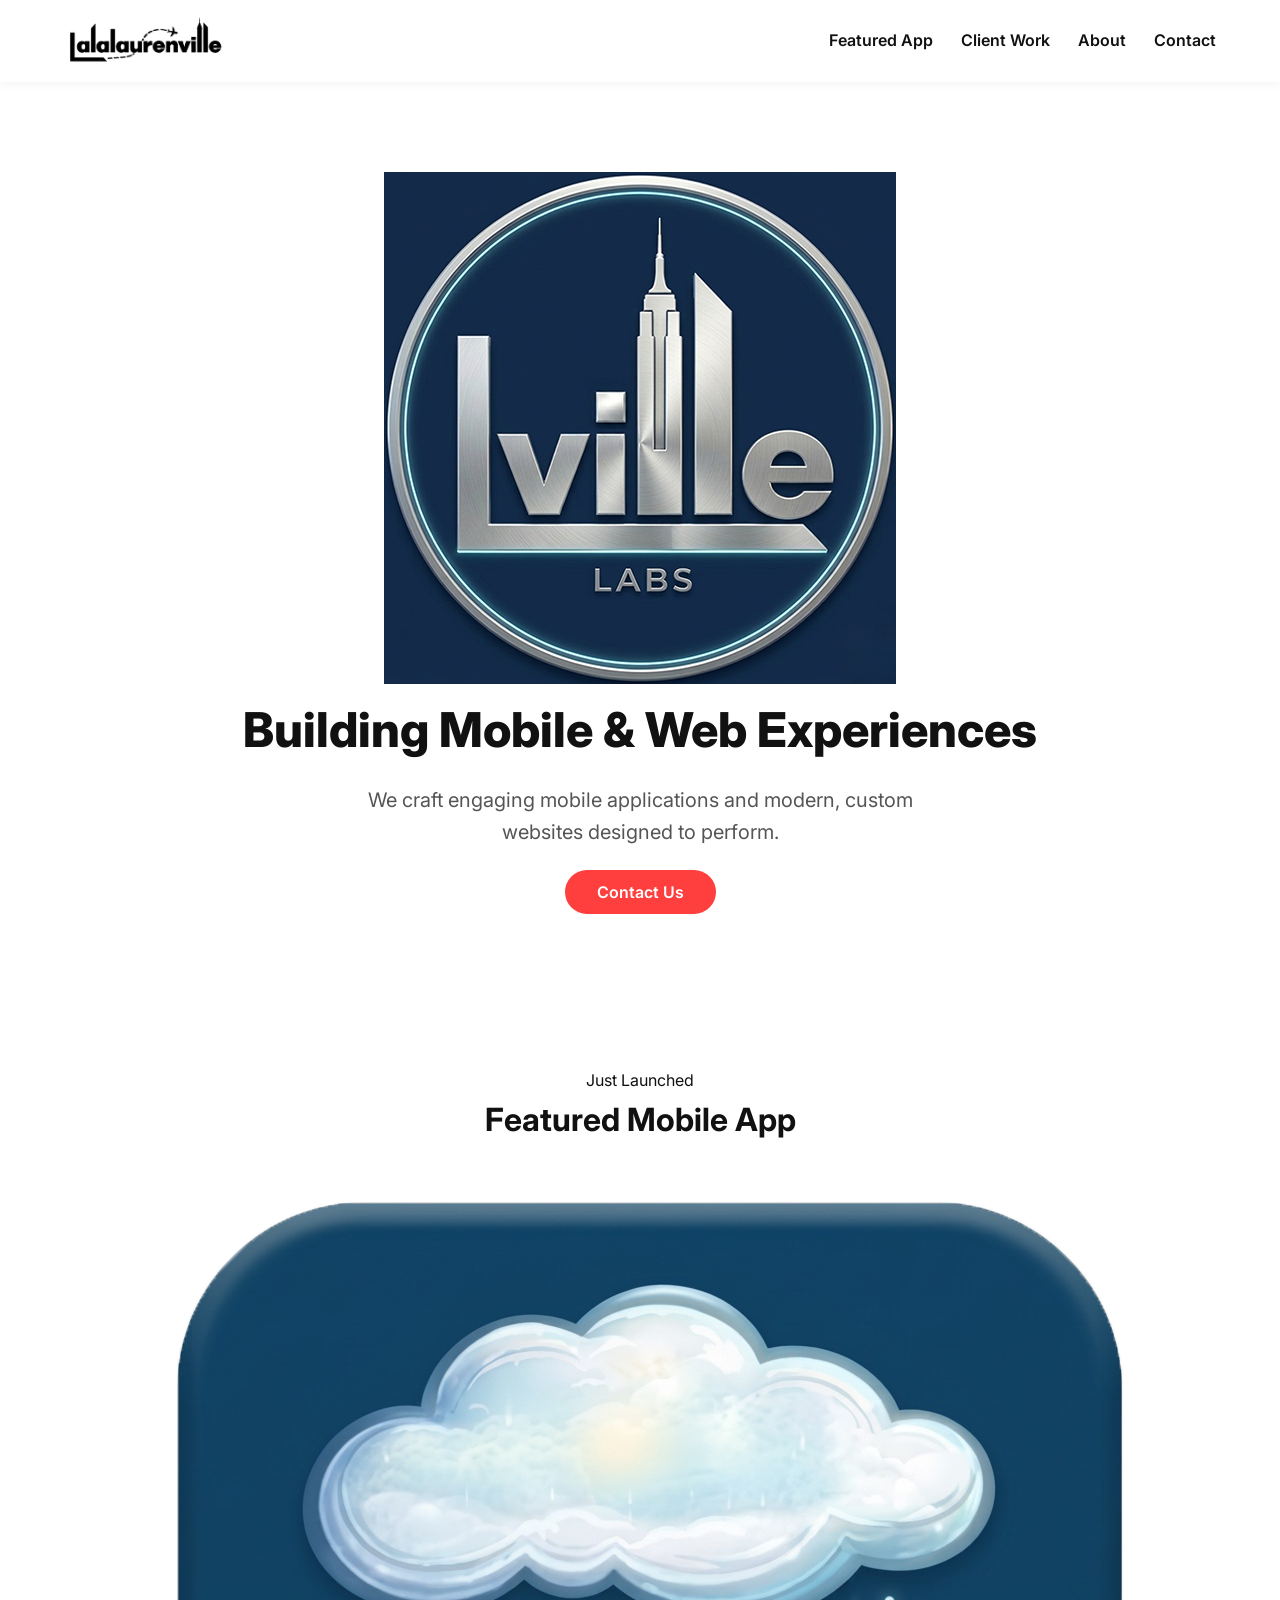
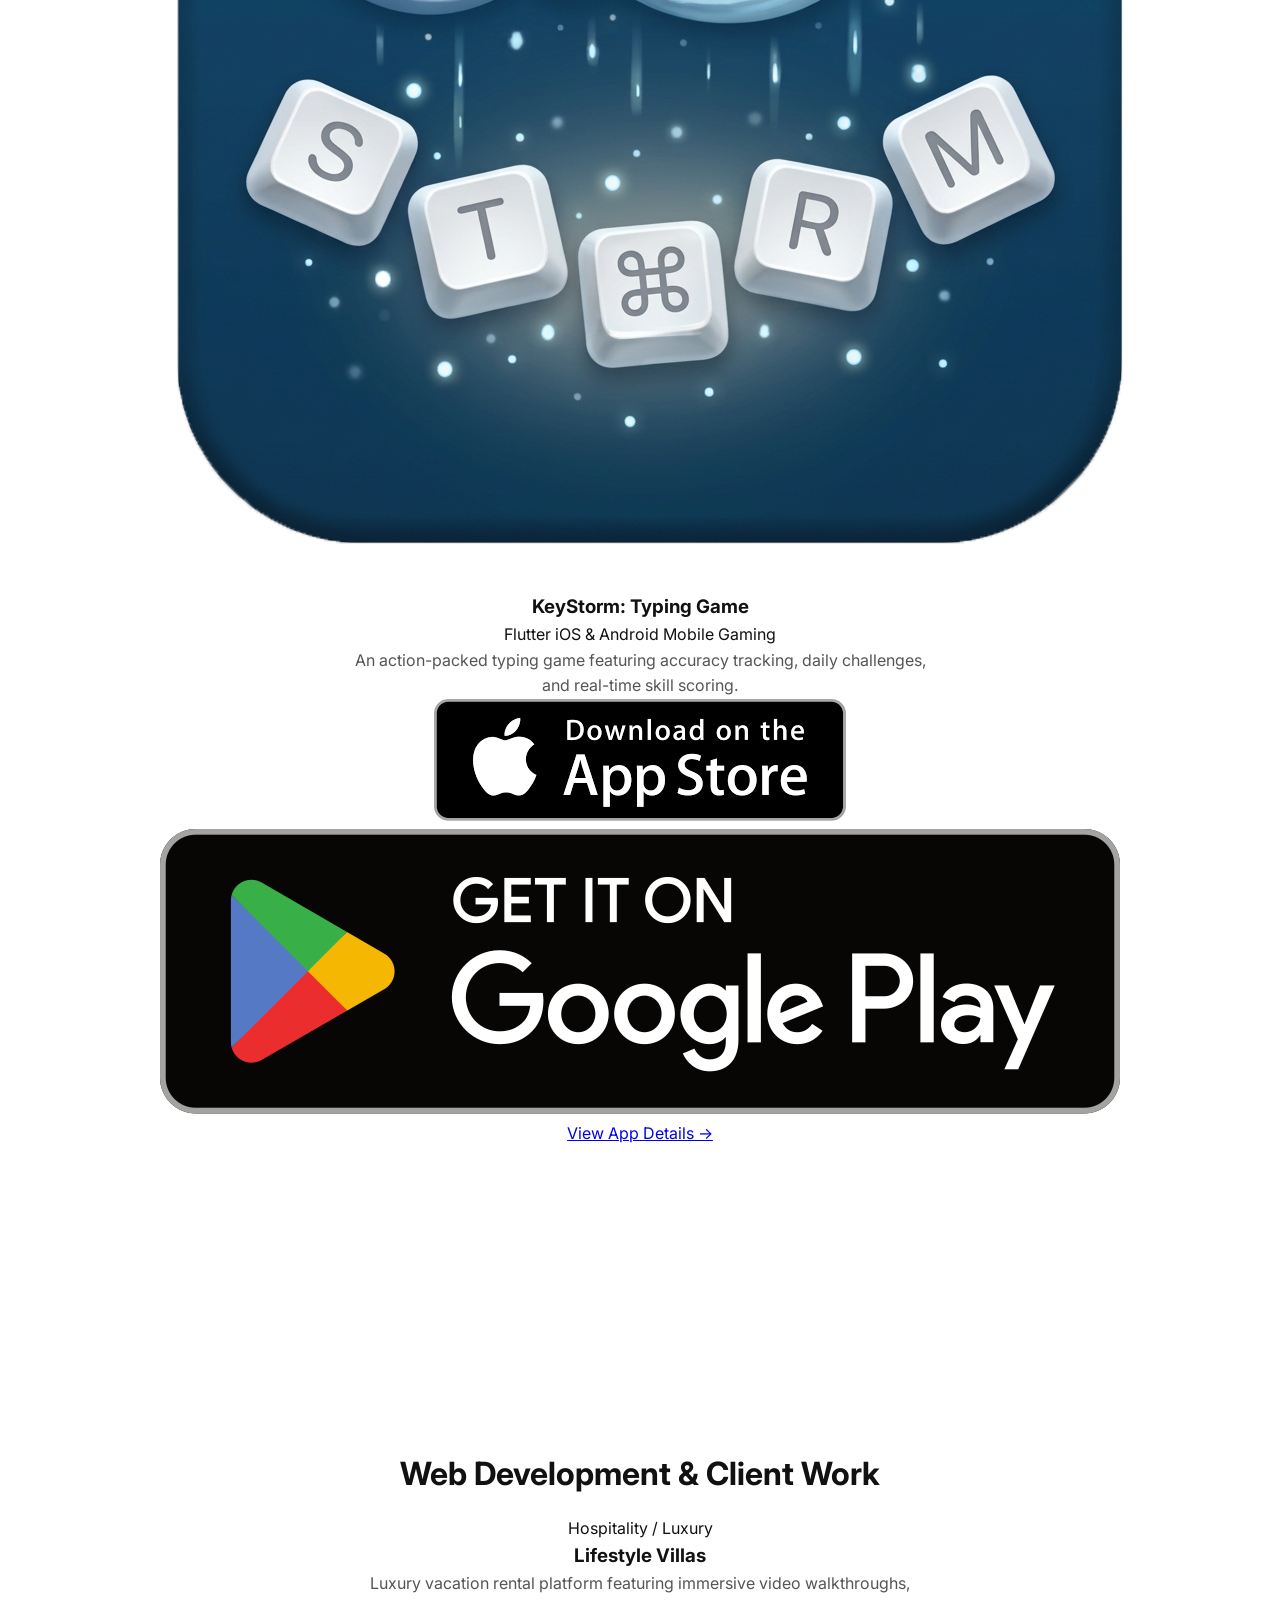
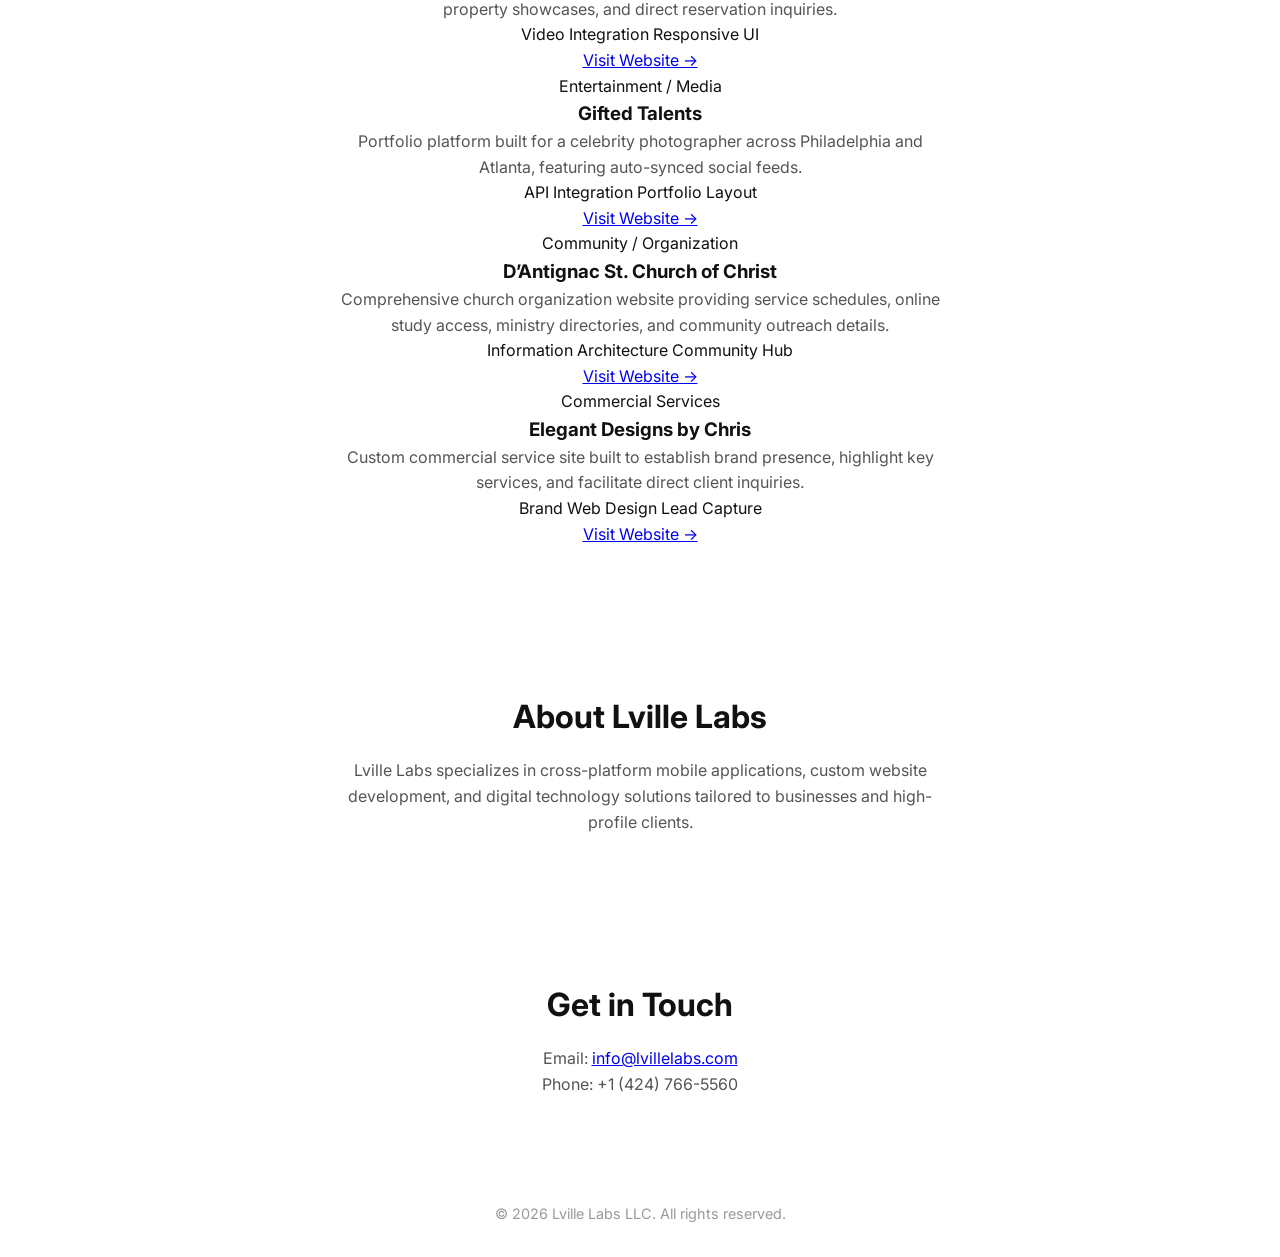
==== index.html @ 2f150c79 "revise index.html for content and structure updates added navigation links, enhanced content for mob" ====
<!DOCTYPE html>
<html lang="en">
<head>
  <meta charset="UTF-8">
  <meta name="viewport" content="width=device-width, initial-scale=1.0">
  <title>Lville Labs | Mobile Applications & Custom Web Solutions</title>
  <link rel="stylesheet" href="style.css">
  <link href="https://fonts.googleapis.com/css2?family=Inter:wght@400;600;800&display=swap" rel="stylesheet">
</head>
<body>
  <header>
    <img src="assets/logo.jpg" alt="Lville Labs Logo" class="logo">
    <nav>
      <a href="#featured">Featured App</a>
      <a href="#web-portfolio">Client Work</a>
      <a href="#about">About</a>
      <a href="#contact">Contact</a>
    </nav>
  </header>

  <main>
    <section class="hero">
    <img src="assets/lvillelabslogo.png" alt="Lville Labs Logo">
      <h1>Building Mobile & Web Experiences</h1>
      <p>We craft engaging mobile applications and modern, custom websites designed to perform.</p>
      <a href="#contact" class="cta">Contact Us</a>
    </section>

    <!-- SECTION 1: Featured Flagship App with Gameplay Video -->
    <section id="featured" class="portfolio-section featured-app-section">
      <div class="featured-header">
        <span class="badge flagship-badge">Just Launched</span>
        <h2>Featured Mobile App</h2>
      </div>

      <div class="app-showcase-card">
        <!-- App Details Column -->
        <div class="app-details">
          <div class="app-title-group">
            <a href="keystorm/index.html" class="app-icon-link">
              <img src="assets/keystormlogo.PNG" alt="KeyStorm App Icon" class="app-icon">
            </a>
            <div>
              <h3>KeyStorm: Typing Game</h3>
              <div class="tags">
                <span>Flutter</span>
                <span>iOS & Android</span>
                <span>Mobile Gaming</span>
              </div>
            </div>
          </div>

          <p>An action-packed typing game featuring accuracy tracking, daily challenges, and real-time skill scoring.</p>

          <!-- Store Badges -->
          <div class="download-badges">
            <a href="https://apps.apple.com/app/id6774340946" target="_blank" rel="noopener">
              <img src="assets/appstore-badge.png" alt="Download KeyStorm on the App Store">
            </a> 
            <a href="https://play.google.com/store/apps/details?id=com.lvillelabs.keystorm" target="_blank" rel="noopener">
              <img src="assets/googleplay-badge.png" alt="Get KeyStorm on Google Play">
            </a>
          </div>

          <a href="keystorm/index.html" class="link-btn">View App Details &rarr;</a>
        </div>

        <!-- Video Gameplay Preview Column -->
        <div class="app-preview-container">
          <video autoplay loop muted playsinline class="app-preview-video">
            <source src="assets/apppreview.MP4" type="video/mp4">
            Your browser does not support the video tag.
          </video>
        </div>
      </div>
    </section>

    <!-- SECTION 2: Web Client Work -->
    <section id="web-portfolio" class="portfolio-section">
      <h2>Web Development & Client Work</h2>
      <div class="portfolio-grid">

        <article class="portfolio-card">
          <div class="card-content">
            <span class="category">Hospitality / Luxury</span>
            <h3>Lifestyle Villas</h3>
            <p>Luxury vacation rental platform featuring immersive video walkthroughs, property showcases, and direct reservation inquiries.</p>
            <div class="tags">
              <span>Video Integration</span>
              <span>Responsive UI</span>
            </div>
            <a href="https://lvillelabs.github.io/lifestylevillas" target="_blank" rel="noopener" class="card-link">Visit Website &rarr;</a>
          </div>
        </article>

        <article class="portfolio-card">
          <div class="card-content">
            <span class="category">Entertainment / Media</span>
            <h3>Gifted Talents</h3>
            <p>Portfolio platform built for a celebrity photographer across Philadelphia and Atlanta, featuring auto-synced social feeds.</p>
            <div class="tags">
              <span>API Integration</span>
              <span>Portfolio Layout</span>
            </div>
            <a href="https://lvillelabs.github.io/giftedtalents" target="_blank" rel="noopener" class="card-link">Visit Website &rarr;</a>
          </div>
        </article>

        <article class="portfolio-card">
          <div class="card-content">
            <span class="category">Community / Organization</span>
            <h3>D’Antignac St. Church of Christ</h3>
            <p>Comprehensive church organization website providing service schedules, online study access, ministry directories, and community outreach details.</p>
            <div class="tags">
              <span>Information Architecture</span>
              <span>Community Hub</span>
            </div>
            <a href="https://lvillelabs.github.io/dantignac.coc/" target="_blank" rel="noopener" class="card-link">Visit Website &rarr;</a>
          </div>
        </article>

        <article class="portfolio-card">
          <div class="card-content">
            <span class="category">Commercial Services</span>
            <h3>Elegant Designs by Chris</h3>
            <p>Custom commercial service site built to establish brand presence, highlight key services, and facilitate direct client inquiries.</p>
            <div class="tags">
              <span>Brand Web Design</span>
              <span>Lead Capture</span>
            </div>
            <a href="https://lvillelabs.github.io/elegantdesignsbychris" target="_blank" rel="noopener" class="card-link">Visit Website &rarr;</a>
          </div>
        </article>

      </div>
    </section>

    <section id="about" class="about">
      <h2>About Lville Labs</h2>
      <p>Lville Labs specializes in cross-platform mobile applications, custom website development, and digital technology solutions tailored to businesses and high-profile clients.</p>
    </section>

    <section id="contact" class="contact">
      <h2>Get in Touch</h2>
      <p>Email: <a href="mailto:info@lvillelabs.com">info@lvillelabs.com</a></p>
      <p>Phone: +1 (424) 766-5560</p>
    </section>
  </main>

  <footer>
    &copy; 2026 Lville Labs LLC. All rights reserved.
  </footer>

  <script src="script.js"></script>
</body>
</html>
---- style.css ----
* { margin:0; padding:0; box-sizing:border-box; }
body {
  font-family: 'Inter', sans-serif;
  color: #111;
  background: #fff;
  line-height: 1.6;
}

header {
  display: flex;
  justify-content: space-between;
  align-items: center;
  padding: 1rem 5%;
  position: sticky;
  top: 0;
  background: #fff;
  box-shadow: 0 2px 10px rgba(0,0,0,0.05);
}

header nav a {
  margin-left: 1.5rem;
  text-decoration: none;
  color: #111;
  font-weight: 600;
  transition: 0.3s;
}

.logo {
  height: 50px; /* smaller, professional size */
  width: auto;  /* keeps aspect ratio */
  object-fit: contain;
}

.keystormlogo {
  max-width: 180px;
  height: auto;
  display: block;
  margin: 0 auto 20px;
}

.coming-soon {
  margin-top: 20px;
  font-weight: 600;
  text-align: center;
}

.store-badges img {
  height: 40px;
  margin: 10px;
  opacity: 0.7;
}

header nav a:hover { color: #ff3e3e; }

.hero {
  text-align: center;
  padding: 10vh 5%;
  animation: fadeIn 1.5s ease-in-out;
}

.hero h1 { font-size: 3rem; font-weight: 800; margin-bottom: 1rem; }
.hero p { font-size: 1.25rem; color: #555; margin-bottom: 2rem; }
.cta {
  background: #ff3e3e;
  color: #fff;
  padding: 0.75rem 2rem;
  text-decoration: none;
  border-radius: 50px;
  font-weight: 600;
  transition: 0.3s;
}
.cta:hover { background: #e02d2d; }

section { padding: 8vh 5%; text-align: center; }
section h2 { font-size: 2rem; margin-bottom: 1rem; }
section p { max-width: 600px; margin: 0 auto; color: #555; }

footer { text-align: center; padding: 2rem; font-size: 0.9rem; color: #999; }

@keyframes fadeIn {
  0% { opacity: 0; transform: translateY(40px); }
  100% { opacity: 1; transform: translateY(0); }
}
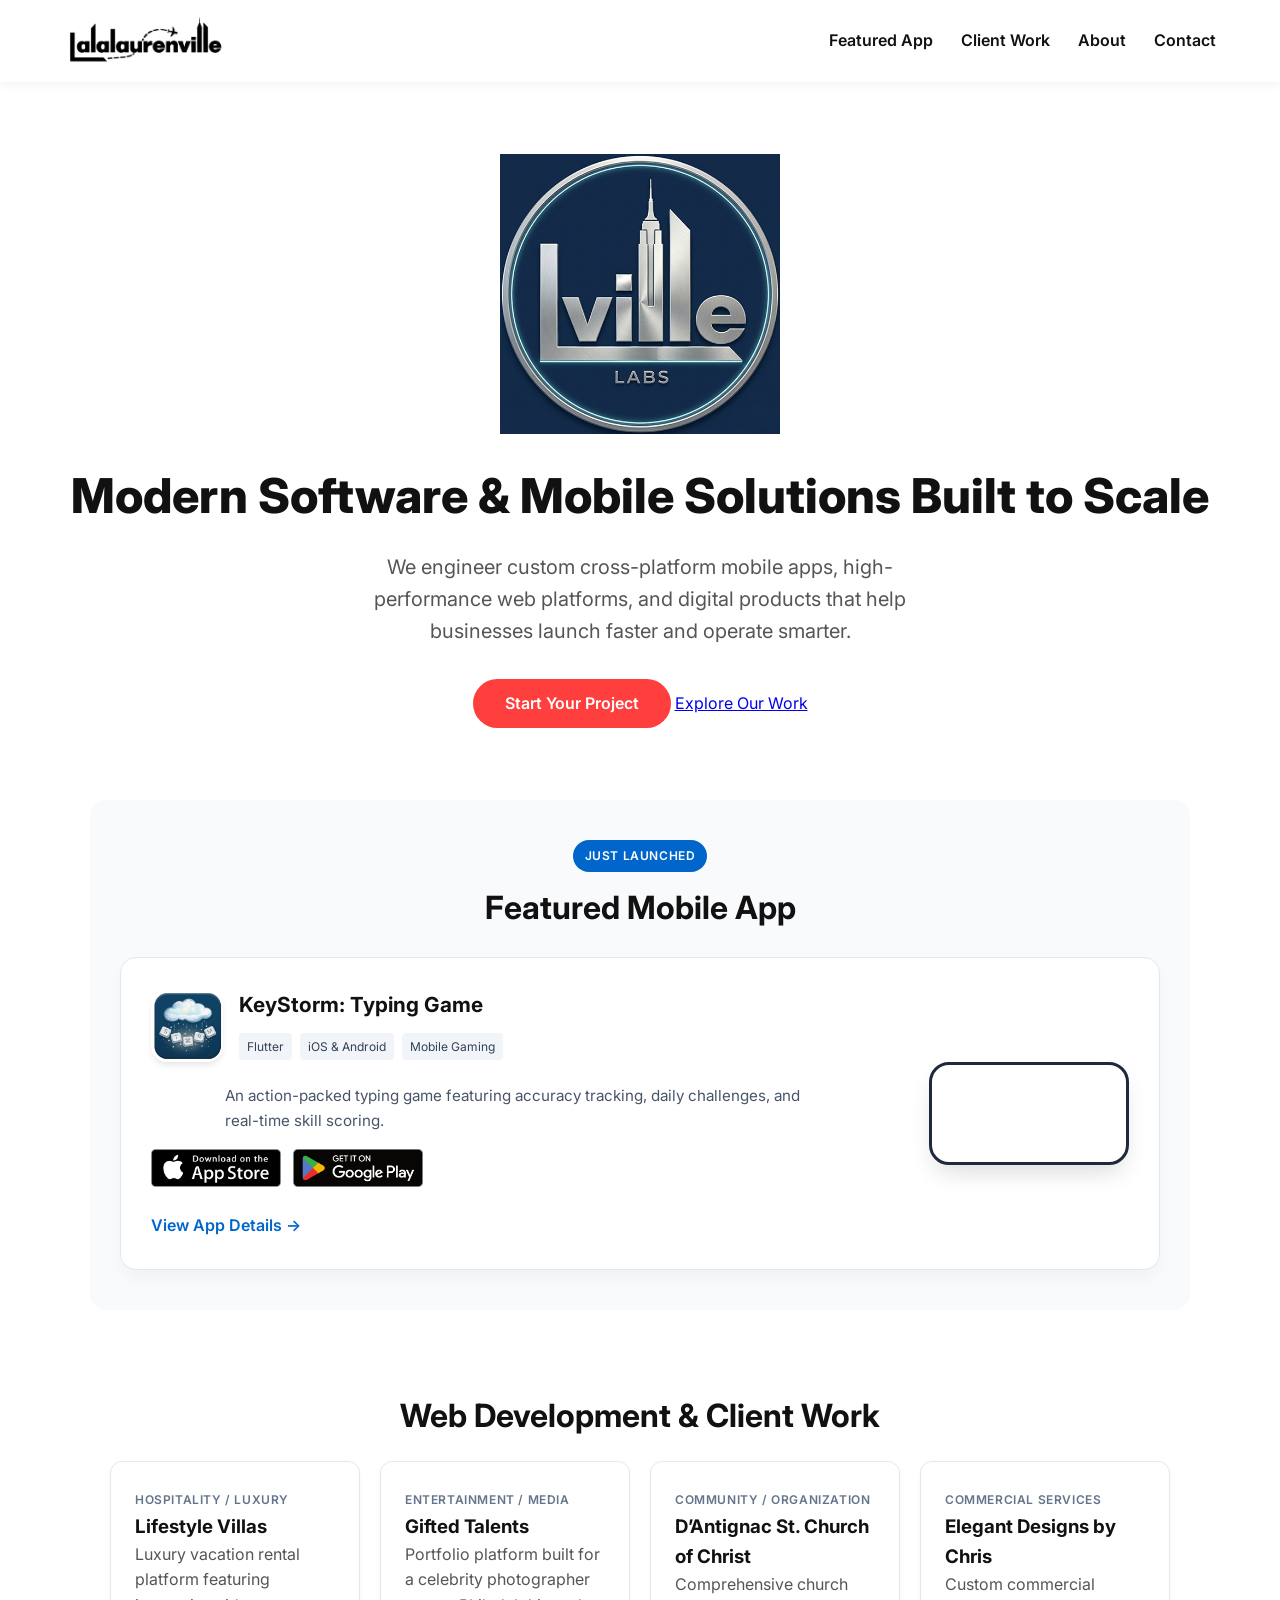
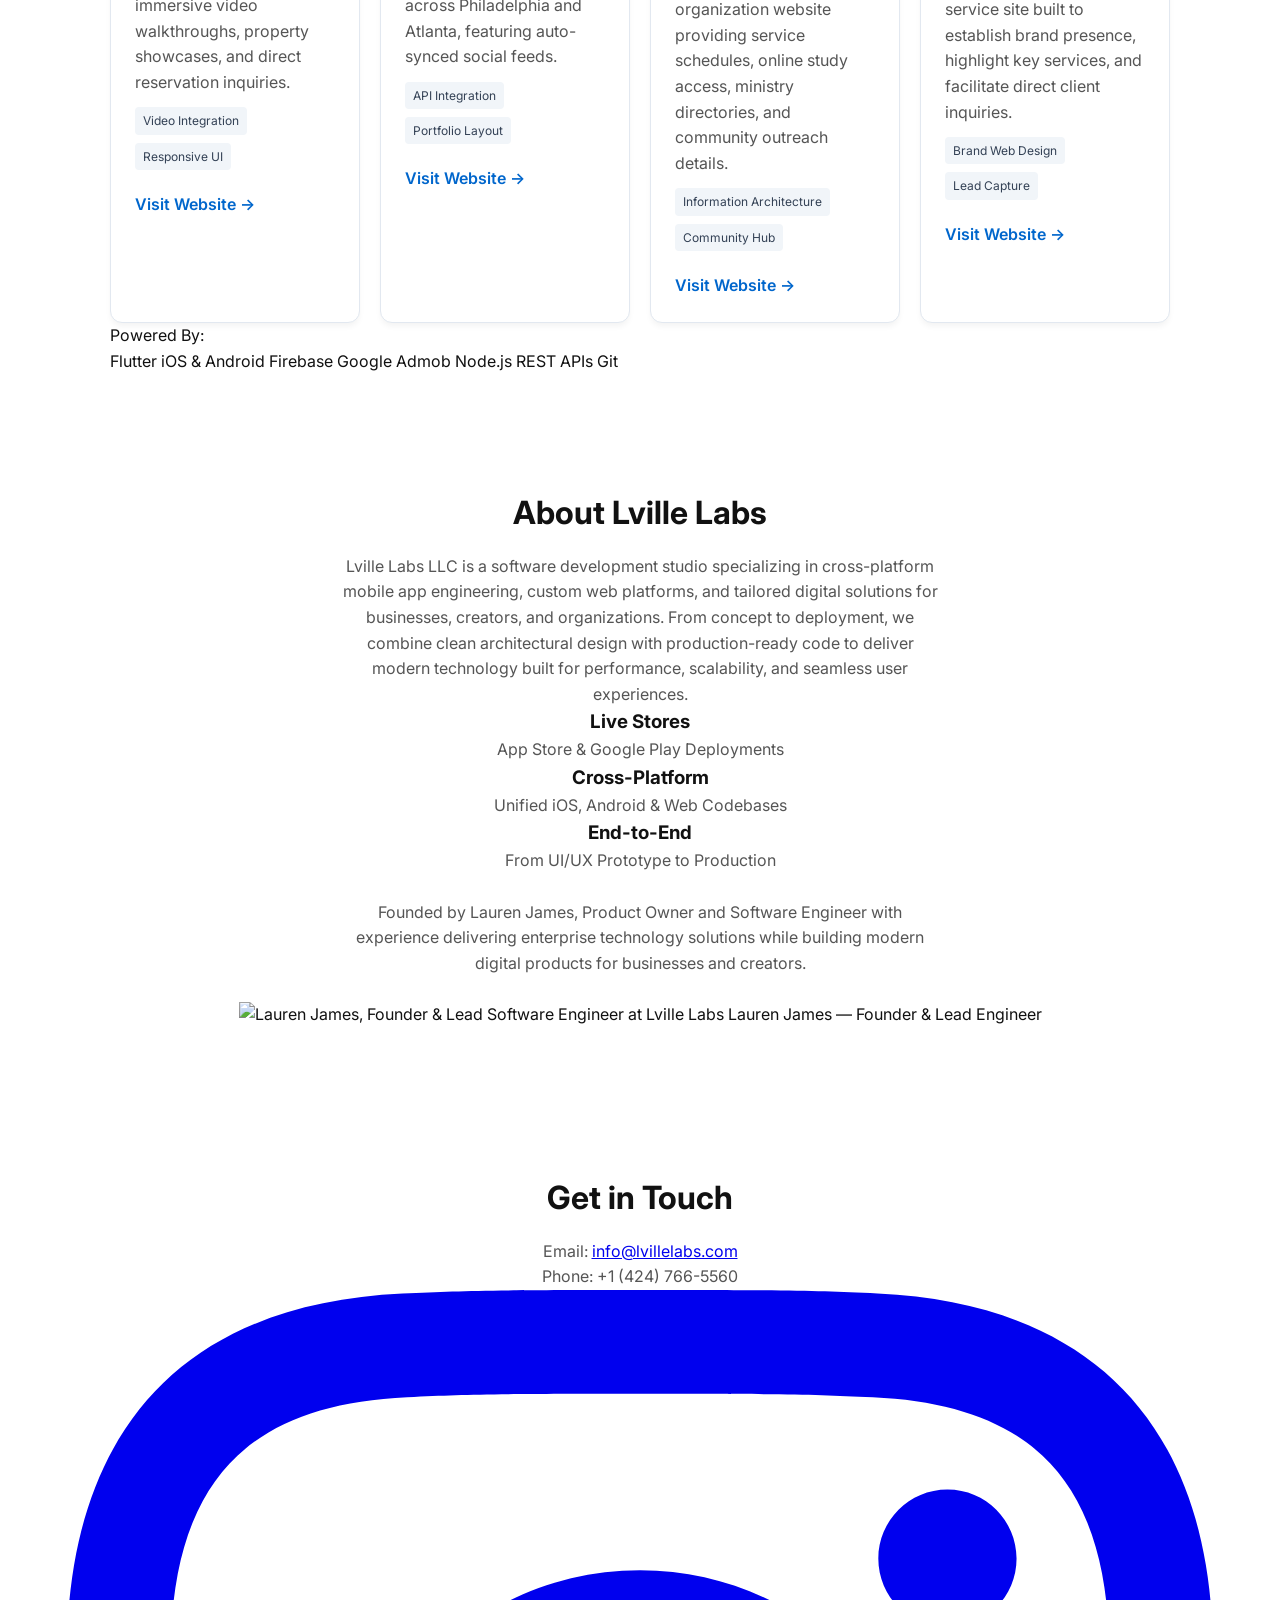
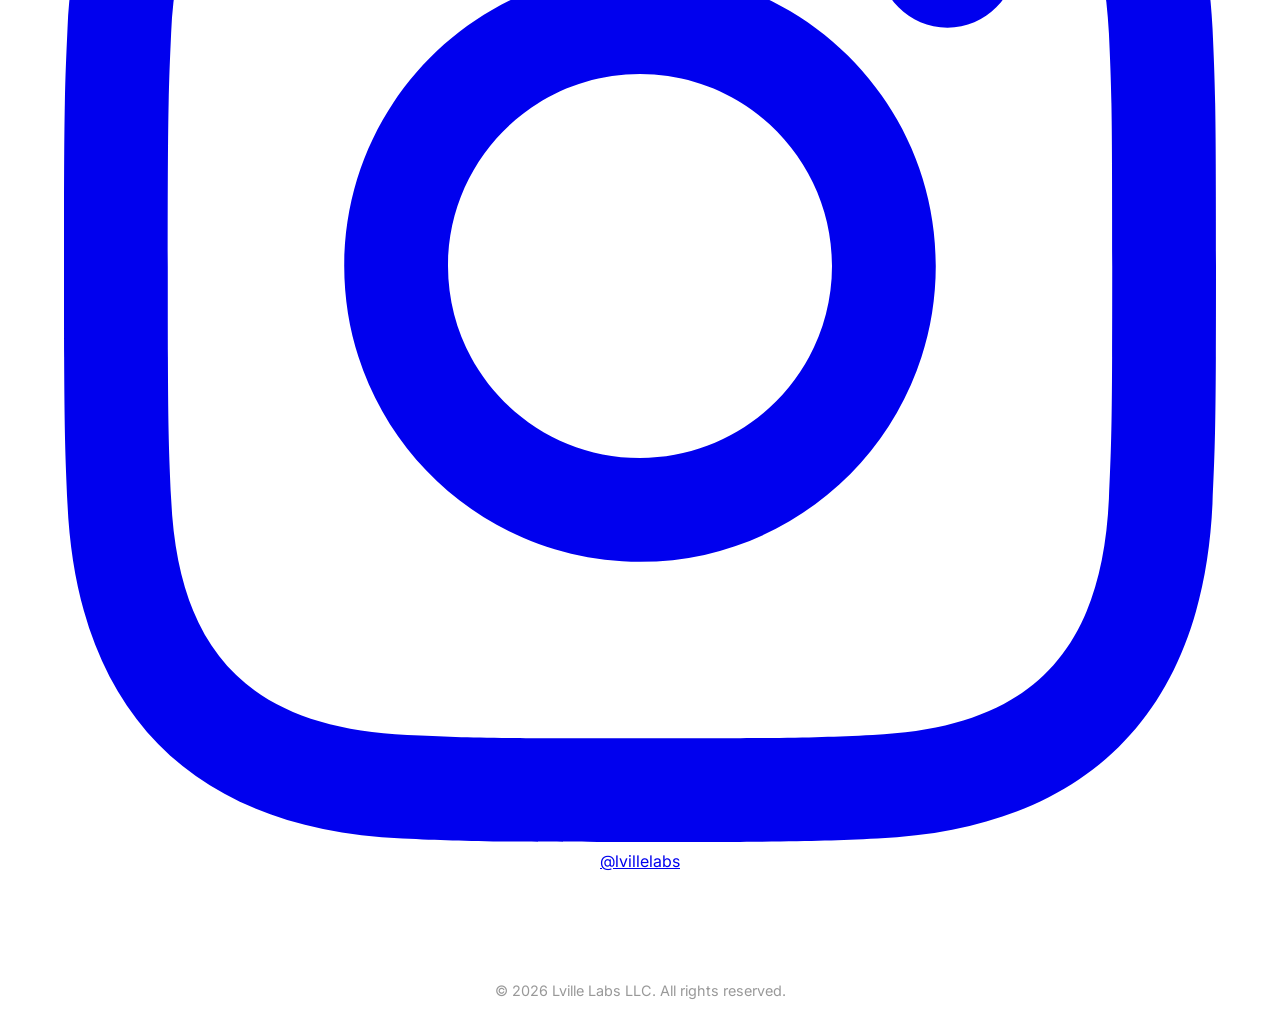
==== commit d309b84a: "Update content" ====
--- a/index.html
+++ b/index.html
@@ -21,9 +21,13 @@
   <main>
     <section class="hero">
     <img src="assets/lvillelabslogo.png" alt="Lville Labs Logo">
-      <h1>Building Mobile & Web Experiences</h1>
-      <p>We craft engaging mobile applications and modern, custom websites designed to perform.</p>
-      <a href="#contact" class="cta">Contact Us</a>
+      <h1>Modern Software & Mobile Solutions Built to Scale</h1>
+      <p>We engineer custom cross-platform mobile apps, high-performance web platforms, and digital products that help businesses launch faster and operate smarter.</p>
+        <div class="hero-actions">
+        <a href="#contact" class="cta">Start Your Project</a>
+        <a href="#featured" class="cta-secondary">Explore Our Work</a>
+  </div>
+
     </section>
 
     <!-- SECTION 1: Featured Flagship App with Gameplay Video -->
@@ -128,25 +132,71 @@
               <span>Brand Web Design</span>
               <span>Lead Capture</span>
             </div>
-            <a href="https://lvillelabs.github.io/elegantdesignsbychris" target="_blank" rel="noopener" class="card-link">Visit Website &rarr;</a>
-          </div>
-        </article>
-
-      </div>
-    </section>
+            <a href="https://lvillelabs.github.io/elegantdesigns.bychris" target="_blank" rel="noopener" class="card-link">Visit Website &rarr;</a>
+          </div>
+        </article>
+
+      </div>
+      
+    <!-- Tech Stack Trust Bar -->
+    <div class="tech-trust-bar">
+        <span>Powered By:</span>
+        <div class="tech-tags">
+        <span>Flutter</span>
+        <span>iOS & Android</span>
+        <span>Firebase</span>
+        <span>Google Admob</span>
+        <span>Node.js</span>
+        <span>REST APIs</span>
+        <span>Git</span>
+        </div>
+    </div>
+    </section>
+    
 
     <section id="about" class="about">
       <h2>About Lville Labs</h2>
-      <p>Lville Labs specializes in cross-platform mobile applications, custom website development, and digital technology solutions tailored to businesses and high-profile clients.</p>
+      <p>Lville Labs LLC is a software development studio specializing in cross-platform mobile app engineering, custom web platforms, and tailored digital solutions for businesses, creators, and organizations. From concept to deployment, we combine clean architectural design with production-ready code to deliver modern technology built for performance, scalability, and seamless user experiences.</p>
+      <!-- Trust Statistics Grid -->
+    <div class="stats-grid">
+      <div class="stat-card">
+        <h3>Live Stores</h3>
+        <p>App Store & Google Play Deployments</p>
+      </div>
+      <div class="stat-card">
+        <h3>Cross-Platform</h3>
+        <p>Unified iOS, Android & Web Codebases</p>
+      </div>
+      <div class="stat-card">
+        <h3>End-to-End</h3>
+        <p>From UI/UX Prototype to Production</p>
+      </div>
+    </div>
+  </div>
+  <br><p>Founded by Lauren James, Product Owner and Software Engineer with experience delivering enterprise technology solutions while building modern digital products for businesses and creators.</p>
+       <br> <div class="founder-photo-container">
+      <img src="assets/lauren-james.png" alt="Lauren James, Founder & Lead Software Engineer at Lville Labs" class="founder-photo">
+      <span class="founder-caption">Lauren James — Founder & Lead Engineer</span>
+    </div>
     </section>
 
     <section id="contact" class="contact">
       <h2>Get in Touch</h2>
       <p>Email: <a href="mailto:info@lvillelabs.com">info@lvillelabs.com</a></p>
       <p>Phone: +1 (424) 766-5560</p>
+      <!-- Social Icon Badges -->
+      <div class="social-badges">
+        <a href="https://instagram.com/lvillelabs" target="_blank" rel="noopener" aria-label="Instagram">
+          <svg class="social-icon" viewBox="0 0 24 24" fill="currentColor">
+            <path d="M12 2.163c3.204 0 3.584.012 4.85.07 3.252.148 4.771 1.691 4.919 4.919.058 1.265.069 1.645.069 4.849 0 3.205-.012 3.584-.069 4.849-.149 3.225-1.664 4.771-4.919 4.919-1.266.058-1.644.07-4.85.07-3.204 0-3.584-.012-4.849-.07-3.26-.149-4.771-1.699-4.919-4.92-.058-1.265-.07-1.644-.07-4.849 0-3.204.013-3.583.07-4.849.149-3.227 1.664-4.771 4.919-4.919 1.266-.057 1.645-.069 4.849-.069zm0-2.163c-3.259 0-3.667.014-4.947.072-4.358.2-6.78 2.618-6.98 6.98-.059 1.281-.073 1.689-.073 4.948 0 3.259.014 3.668.072 4.948.2 4.358 2.618 6.78 6.98 6.98 1.281.058 1.689.072 4.948.072 3.259 0 3.668-.014 4.948-.072 4.354-.2 6.782-2.618 6.979-6.98.059-1.28.073-1.689.073-4.948 0-3.259-.014-3.667-.072-4.947-.196-4.354-2.617-6.78-6.979-6.98-1.281-.059-1.69-.073-4.949-.073zm0 5.838c-3.403 0-6.162 2.759-6.162 6.162s2.759 6.163 6.162 6.163 6.162-2.759 6.162-6.163c0-3.403-2.759-6.162-6.162-6.162zm0 10.162c-2.209 0-4-1.79-4-4 0-2.209 1.791-4 4-4s4 1.791 4 4c0 2.21-1.791 4-4 4zm6.406-11.845c-.796 0-1.441.645-1.441 1.44s.645 1.44 1.441 1.44c.795 0 1.439-.645 1.439-1.44s-.644-1.44-1.439-1.44z"/>
+          </svg>
+          <span>@lvillelabs</span>
+        </a>
+      </div>
     </section>
   </main>
-
+    </section>
+  </main>
   <footer>
     &copy; 2026 Lville Labs LLC. All rights reserved.
   </footer>
--- a/style.css
+++ b/style.css
@@ -1,4 +1,10 @@
-* { margin:0; padding:0; box-sizing:border-box; }
+/* --- Base Styles & Reset --- */
+* { 
+  margin: 0; 
+  padding: 0; 
+  box-sizing: border-box; 
+}
+
 body {
   font-family: 'Inter', sans-serif;
   color: #111;
@@ -6,6 +12,7 @@
   line-height: 1.6;
 }
 
+/* --- Navigation Header --- */
 header {
   display: flex;
   justify-content: space-between;
@@ -15,6 +22,7 @@
   top: 0;
   background: #fff;
   box-shadow: 0 2px 10px rgba(0,0,0,0.05);
+  z-index: 100;
 }
 
 header nav a {
@@ -22,44 +30,50 @@
   text-decoration: none;
   color: #111;
   font-weight: 600;
-  transition: 0.3s;
-}
-
+  transition: color 0.3s ease;
+}
+
+header nav a:hover { 
+  color: #ff3e3e; 
+}
+
+/* Primary Brand Logo (Header) */
 .logo {
-  height: 50px; /* smaller, professional size */
-  width: auto;  /* keeps aspect ratio */
+  height: 50px;
+  width: auto;  
   object-fit: contain;
-}
-
-.keystormlogo {
-  max-width: 180px;
-  height: auto;
   display: block;
-  margin: 0 auto 20px;
-}
-
-.coming-soon {
-  margin-top: 20px;
-  font-weight: 600;
-  text-align: center;
-}
-
-.store-badges img {
-  height: 40px;
-  margin: 10px;
-  opacity: 0.7;
-}
-
-header nav a:hover { color: #ff3e3e; }
-
+}
+
+/* --- Hero Section & Brand Display --- */
 .hero {
   text-align: center;
-  padding: 10vh 5%;
+  padding: 8vh 5%;
   animation: fadeIn 1.5s ease-in-out;
 }
 
-.hero h1 { font-size: 3rem; font-weight: 800; margin-bottom: 1rem; }
-.hero p { font-size: 1.25rem; color: #555; margin-bottom: 2rem; }
+/* Responsive constraints for hero brand logo */
+.hero img {
+  max-width: 280px;
+  width: 100%;
+  height: auto;
+  object-fit: contain;
+  display: block;
+  margin: 0 auto 1.5rem auto;
+}
+
+.hero h1 { 
+  font-size: 3rem; 
+  font-weight: 800; 
+  margin-bottom: 1rem; 
+}
+
+.hero p { 
+  font-size: 1.25rem; 
+  color: #555; 
+  margin-bottom: 2rem; 
+}
+
 .cta {
   background: #ff3e3e;
   color: #fff;
@@ -67,17 +81,321 @@
   text-decoration: none;
   border-radius: 50px;
   font-weight: 600;
-  transition: 0.3s;
-}
-.cta:hover { background: #e02d2d; }
-
-section { padding: 8vh 5%; text-align: center; }
-section h2 { font-size: 2rem; margin-bottom: 1rem; }
-section p { max-width: 600px; margin: 0 auto; color: #555; }
-
-footer { text-align: center; padding: 2rem; font-size: 0.9rem; color: #999; }
+  transition: background 0.3s ease;
+  display: inline-block;
+}
+
+.cta:hover { 
+  background: #e02d2d; 
+}
+
+/* --- Sponsor & Partnership Branding --- */
+.sponsor-container {
+  display: flex;
+  align-items: center;
+  justify-content: center;
+  gap: 12px;
+  margin: 20px 0;
+}
+
+.sponsor-label {
+  font-size: 0.8rem;
+  font-weight: 600;
+  text-transform: uppercase;
+  color: #64748b;
+  letter-spacing: 0.05em;
+}
+
+.sponsor-logo {
+  height: 36px;
+  width: auto;
+  max-width: 100%;
+  object-fit: contain;
+  opacity: 0.9;
+  transition: opacity 0.2s ease;
+}
+
+.sponsor-logo:hover {
+  opacity: 1;
+}
+
+/* --- General Section Formatting --- */
+section { 
+  padding: 8vh 5%; 
+  text-align: center; 
+}
+
+section h2 { 
+  font-size: 2rem; 
+  margin-bottom: 1rem; 
+}
+
+section p { 
+  max-width: 600px; 
+  margin: 0 auto; 
+  color: #555; 
+}
+
+footer { 
+  text-align: center; 
+  padding: 2rem; 
+  font-size: 0.9rem; 
+  color: #999; 
+}
 
 @keyframes fadeIn {
   0% { opacity: 0; transform: translateY(40px); }
   100% { opacity: 1; transform: translateY(0); }
-}+}
+
+/* --- Shared Portfolio & Card Layouts --- */
+.portfolio-section {
+  padding: 40px 20px;
+  max-width: 1100px;
+  margin: 0 auto;
+  text-align: left;
+}
+
+.portfolio-section h2 {
+  text-align: center;
+}
+
+.portfolio-grid {
+  display: grid;
+  grid-template-columns: repeat(auto-fit, minmax(250px, 1fr));
+  gap: 20px;
+  margin-top: 20px;
+}
+
+.portfolio-card {
+  border: 1px solid #e2e8f0;
+  border-radius: 12px;
+  padding: 24px;
+  background: #ffffff;
+  display: flex;
+  flex-direction: column;
+  justify-content: space-between;
+  box-shadow: 0 4px 6px -1px rgba(0, 0, 0, 0.05);
+}
+
+.badge, .category {
+  font-size: 0.75rem;
+  font-weight: 600;
+  text-transform: uppercase;
+  color: #64748b;
+  letter-spacing: 0.05em;
+}
+
+.download-badges {
+  margin: 16px 0;
+  display: flex;
+  gap: 12px;
+  flex-wrap: wrap;
+  align-items: center;
+  justify-content: flex-start;
+}
+
+.download-badges img {
+  max-width: 130px;
+  height: auto;
+  display: block;
+}
+
+.tags {
+  display: flex;
+  gap: 8px;
+  flex-wrap: wrap;
+  margin: 12px 0;
+}
+
+.tags span {
+  font-size: 0.75rem;
+  background: #f1f5f9;
+  padding: 4px 8px;
+  border-radius: 4px;
+  color: #334155;
+}
+
+.card-link, .link-btn {
+  font-weight: 600;
+  color: #0066cc;
+  text-decoration: none;
+  display: inline-block;
+  margin-top: 10px;
+}
+
+.card-link:hover, .link-btn:hover {
+  text-decoration: underline;
+}
+
+/* --- Featured App Showcase & Video Preview --- */
+.featured-app-section {
+  background: #f8fafc;
+  border-radius: 16px;
+  padding: 40px 30px;
+  margin-bottom: 40px;
+}
+
+.featured-header {
+  text-align: center;
+  margin-bottom: 24px;
+}
+
+.flagship-badge {
+  display: inline-block;
+  background: #0066cc;
+  color: white;
+  padding: 6px 12px;
+  border-radius: 20px;
+  font-size: 0.75rem;
+  margin-bottom: 10px;
+}
+
+.app-showcase-card {
+  display: flex;
+  flex-direction: row;
+  align-items: center;
+  justify-content: space-between;
+  gap: 30px;
+  background: #ffffff;
+  padding: 30px;
+  border-radius: 16px;
+  border: 1px solid #e2e8f0;
+  box-shadow: 0 10px 20px -5px rgba(0, 0, 0, 0.05);
+}
+
+.app-details {
+  flex: 1;
+}
+
+.app-title-group {
+  display: flex;
+  align-items: center;
+  gap: 16px;
+  margin-bottom: 12px;
+}
+
+.app-icon {
+  width: 72px;
+  height: 72px;
+  border-radius: 16px;
+  object-fit: cover;
+  box-shadow: 0 4px 6px -1px rgba(0, 0, 0, 0.1);
+  transition: transform 0.2s ease;
+}
+
+.app-icon:hover {
+  transform: scale(1.05);
+}
+
+.app-title-group h3 {
+  margin: 0 0 4px 0;
+  font-size: 1.3rem;
+}
+
+.app-details p {
+  color: #475569;
+  font-size: 0.95rem;
+  line-height: 1.6;
+}
+
+/* Video Player Frame */
+.app-preview-container {
+  flex: 0 0 200px;
+  width: 100%;
+  display: flex;
+  justify-content: center;
+  align-items: center;
+}
+
+.app-preview-video {
+  width: 100%;
+  max-width: 200px;
+  height: auto;
+  max-height: 400px;
+  border-radius: 20px;
+  border: 3px solid #1e293b;
+  box-shadow: 0 12px 24px -6px rgba(0, 0, 0, 0.15);
+  object-fit: cover;
+  display: block;
+}
+
+/* --- Mobile & Tablet Responsive Adjustments --- */
+@media (max-width: 768px) {
+  header {
+    padding: 0.8rem 4%;
+  }
+
+  header nav a {
+    margin-left: 0.8rem;
+    font-size: 0.85rem;
+  }
+
+  .logo {
+    height: 38px;
+  }
+
+  .hero {
+    padding: 6vh 4%;
+  }
+
+  /* Keeps hero logo crisp and contained on mobile viewports */
+  .hero img {
+    max-width: 180px;
+    margin-bottom: 1rem;
+  }
+
+  .hero h1 {
+    font-size: 2rem;
+  }
+
+  .hero p {
+    font-size: 1.05rem;
+  }
+
+  .app-showcase-card {
+    flex-direction: column;
+    text-align: center;
+    padding: 20px 16px;
+    gap: 20px;
+  }
+
+  .app-title-group {
+    flex-direction: column;
+    text-align: center;
+    gap: 10px;
+  }
+
+  .app-icon {
+    width: 64px;
+    height: 64px;
+  }
+
+  .app-title-group h3 {
+    font-size: 1.2rem;
+  }
+
+  .tags {
+    justify-content: center;
+  }
+
+  .download-badges {
+    justify-content: center;
+  }
+
+  .app-preview-container {
+    flex: none;
+    width: 100%;
+    margin-top: 10px;
+  }
+
+  .app-preview-video {
+    max-width: 160px;
+    max-height: 320px;
+  }
+
+  .sponsor-container {
+    flex-direction: column;
+    gap: 6px;
+  }
+}
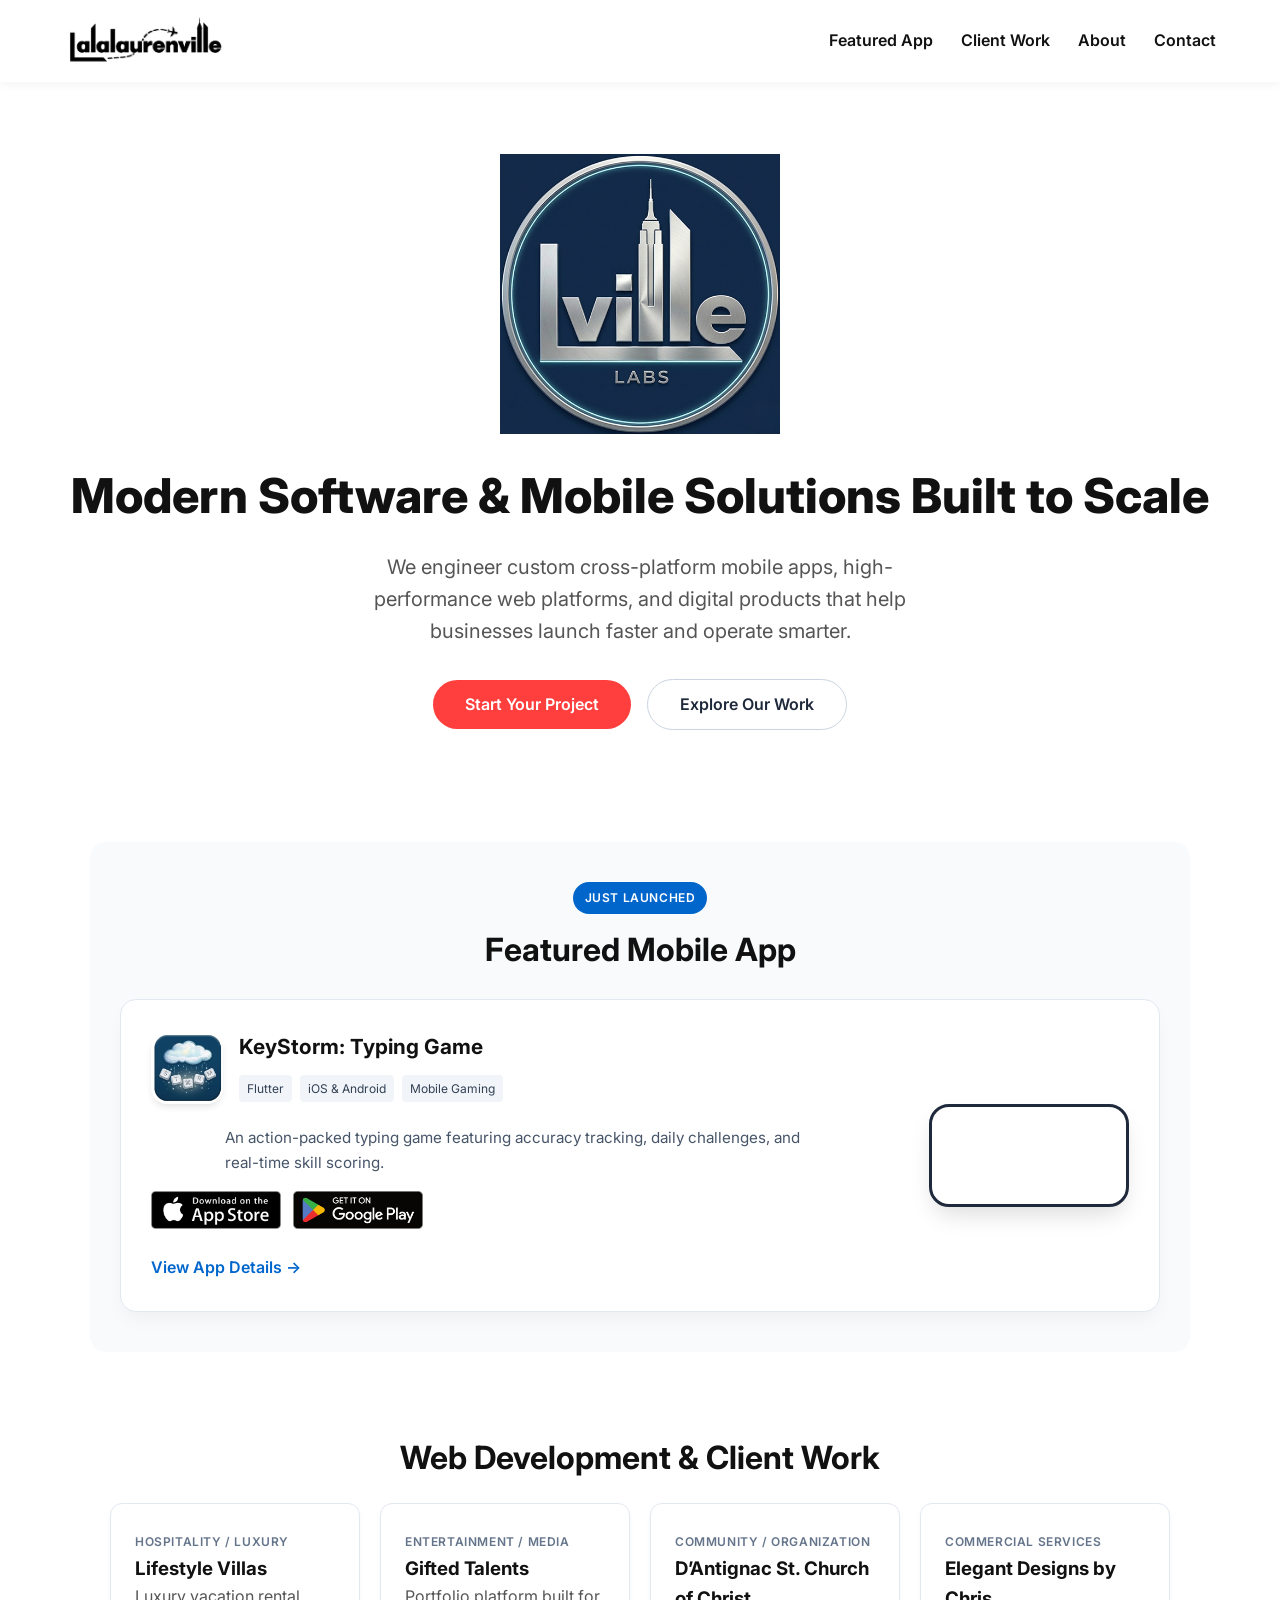
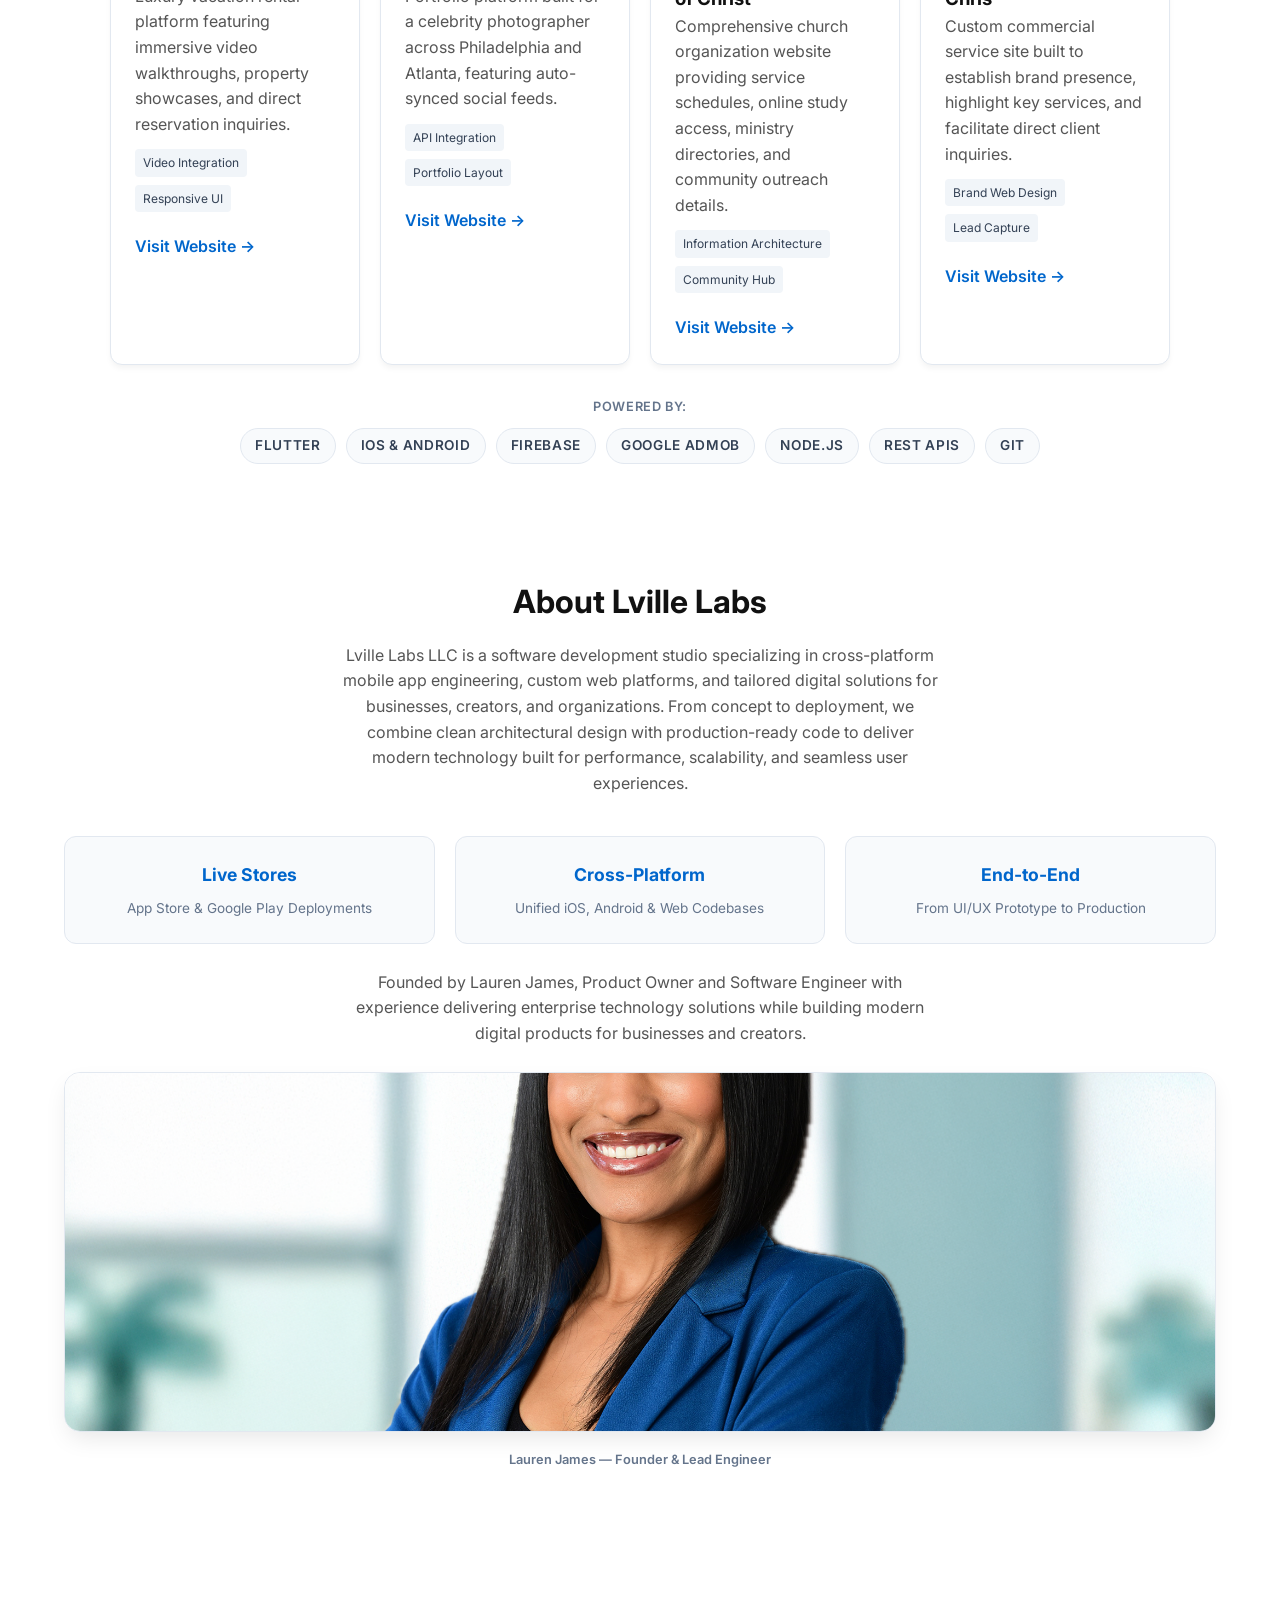
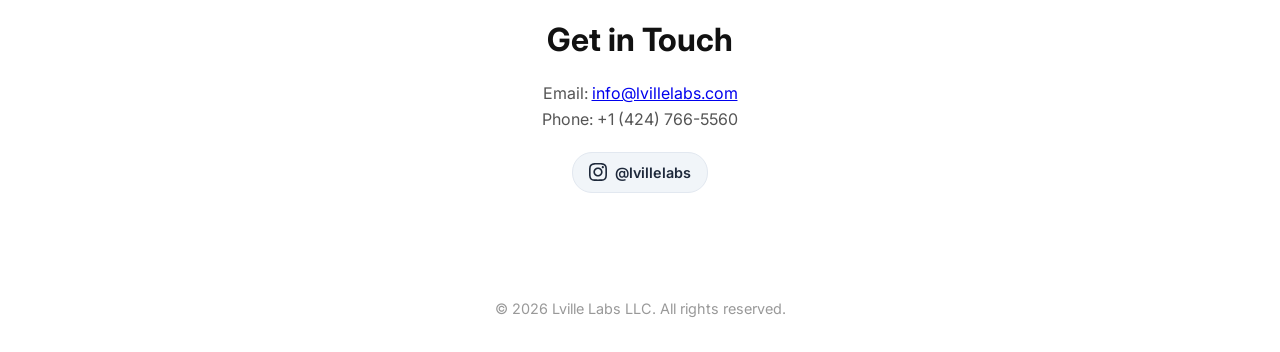
==== commit e104b521: "update image file extension for founder photo" ====
--- a/index.html
+++ b/index.html
@@ -175,7 +175,7 @@
   </div>
   <br><p>Founded by Lauren James, Product Owner and Software Engineer with experience delivering enterprise technology solutions while building modern digital products for businesses and creators.</p>
        <br> <div class="founder-photo-container">
-      <img src="assets/lauren-james.png" alt="Lauren James, Founder & Lead Software Engineer at Lville Labs" class="founder-photo">
+      <img src="assets/lauren-james.PNG" alt="Lauren James, Founder & Lead Software Engineer at Lville Labs" class="founder-photo">
       <span class="founder-caption">Lauren James — Founder & Lead Engineer</span>
     </div>
     </section>
--- a/style.css
+++ b/style.css
@@ -399,3 +399,179 @@
     gap: 6px;
   }
 }
+
+/* --- Social Badges Styling --- */
+.social-badges {
+  display: flex;
+  justify-content: center;
+  align-items: center;
+  gap: 12px;
+  margin-top: 1.2rem;
+}
+
+.social-badges a {
+  display: inline-flex;
+  align-items: center;
+  gap: 8px;
+  background: #f1f5f9;
+  color: #1e293b;
+  padding: 8px 16px;
+  border-radius: 20px;
+  text-decoration: none;
+  font-size: 0.9rem;
+  font-weight: 600;
+  border: 1px solid #e2e8f0;
+  transition: all 0.2s ease;
+}
+
+.social-icon {
+  width: 18px;
+  height: 18px;
+  fill: currentColor;
+}
+
+.social-badges a:hover {
+  background: #0066cc;
+  color: #ffffff;
+  border-color: #0066cc;
+  transform: translateY(-2px);
+  box-shadow: 0 4px 8px rgba(0, 102, 204, 0.2);
+}
+/* Hero CTA & Secondary Buttons */
+.hero-actions {
+  display: flex;
+  gap: 16px;
+  justify-content: center;
+  align-items: center;
+  margin-bottom: 2.5rem;
+}
+
+.cta-secondary {
+  background: transparent;
+  color: #1e293b;
+  padding: 0.75rem 2rem;
+  text-decoration: none;
+  border-radius: 50px;
+  font-weight: 600;
+  border: 1px solid #cbd5e1;
+  transition: all 0.3s ease;
+}
+
+.cta-secondary:hover {
+  background: #f1f5f9;
+  border-color: #94a3b8;
+}
+
+/* Tech Trust Bar */
+.tech-trust-bar {
+  margin-top: 2rem;
+  display: flex;
+  flex-direction: column;
+  align-items: center;
+  gap: 10px;
+}
+
+.tech-trust-bar span {
+  font-size: 0.8rem;
+  font-weight: 600;
+  color: #64748b;
+  text-transform: uppercase;
+  letter-spacing: 0.05em;
+}
+
+.tech-tags {
+  display: flex;
+  gap: 10px;
+  flex-wrap: wrap;
+  justify-content: center;
+}
+
+.tech-tags span {
+  background: #f8fafc;
+  border: 1px solid #e2e8f0;
+  padding: 6px 14px;
+  border-radius: 20px;
+  font-size: 0.85rem;
+  color: #334155;
+}
+
+/* About & Trust Stats */
+.about-section {
+  background: #ffffff;
+  padding: 80px 20px;
+  max-width: 900px;
+  margin: 0 auto;
+  text-align: center;
+}
+
+.about-lead {
+  font-size: 1.2rem;
+  font-weight: 600;
+  color: #1e293b;
+  margin-bottom: 1.5rem;
+}
+
+.stats-grid {
+  display: grid;
+  grid-template-columns: repeat(auto-fit, minmax(220px, 1fr));
+  gap: 20px;
+  margin-top: 40px;
+}
+
+.stat-card {
+  padding: 24px;
+  background: #f8fafc;
+  border-radius: 12px;
+  border: 1px solid #e2e8f0;
+}
+
+.stat-card h3 {
+  font-size: 1.1rem;
+  color: #0066cc;
+  margin-bottom: 8px;
+}
+
+.stat-card p {
+  font-size: 0.85rem;
+  color: #64748b;
+}
+/* Styling for Founder Photo Grid */
+.about-grid {
+  display: grid;
+  grid-template-columns: 300px 1fr;
+  gap: 40px;
+  align-items: center;
+  max-width: 1000px;
+  margin: 0 auto;
+  text-align: left;
+}
+
+.founder-photo {
+  width: 100%;
+  height: 360px;
+  object-fit: cover;
+  border-radius: 16px;
+  box-shadow: 0 10px 25px -5px rgba(0, 0, 0, 0.1);
+  border: 1px solid #e2e8f0;
+}
+
+.founder-caption {
+  display: block;
+  font-size: 0.8rem;
+  font-weight: 600;
+  color: #64748b;
+  margin-top: 10px;
+  text-align: center;
+}
+
+@media (max-width: 768px) {
+  .about-grid {
+    grid-template-columns: 1fr;
+    text-align: center;
+  }
+  .founder-photo {
+    max-width: 280px;
+    height: 320px;
+    margin: 0 auto;
+  }
+}
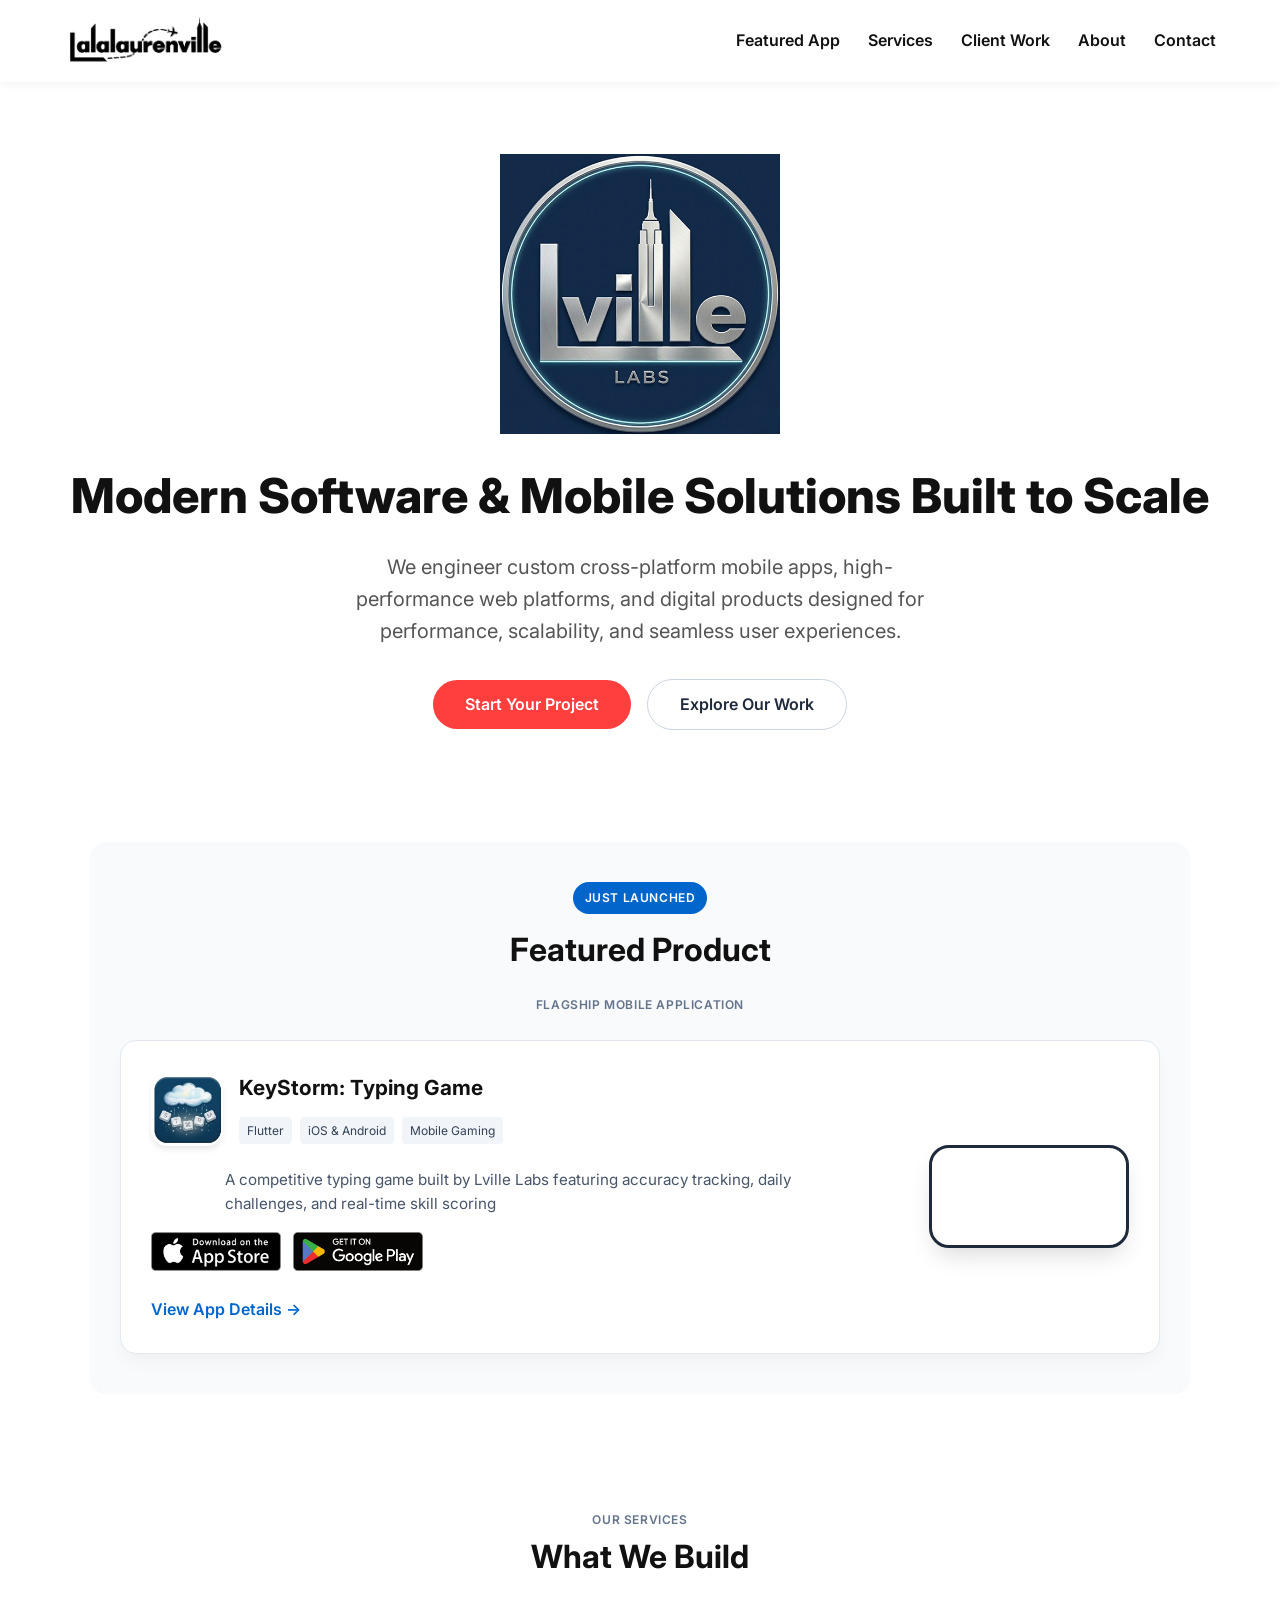
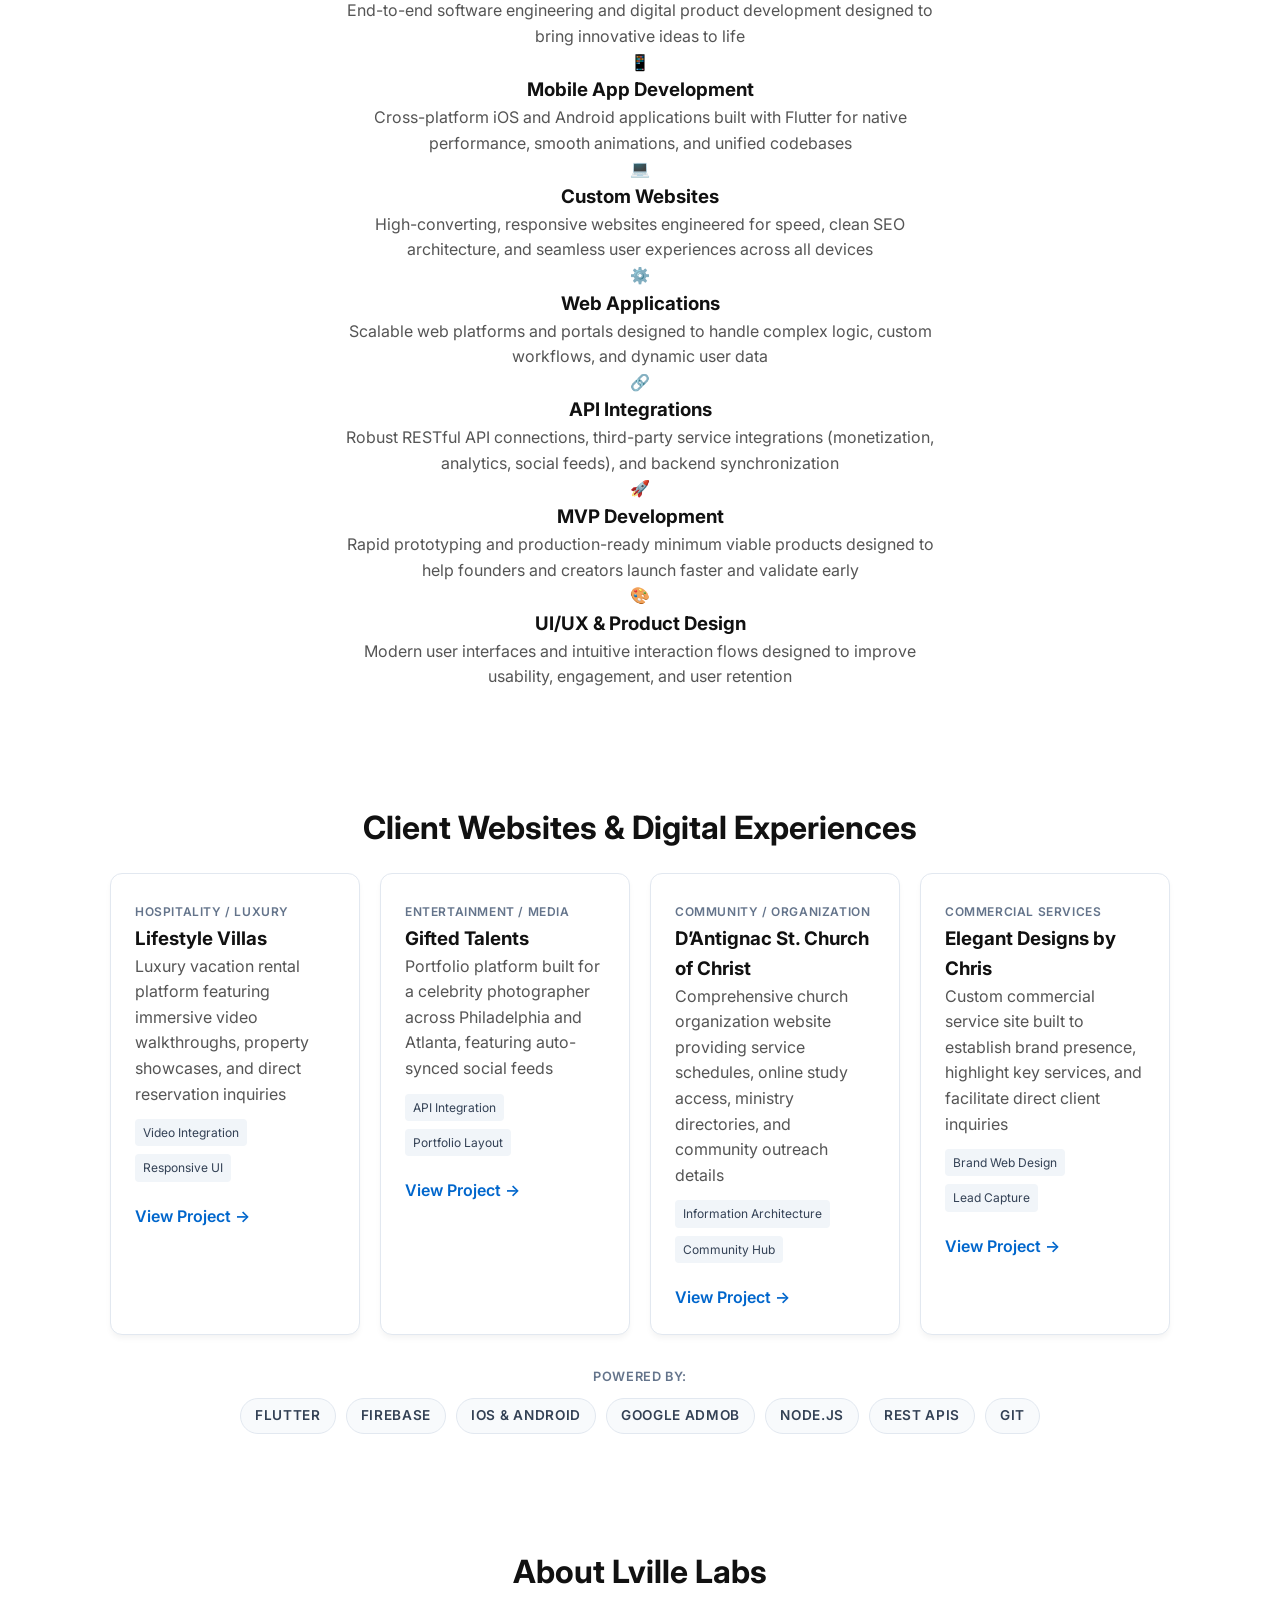
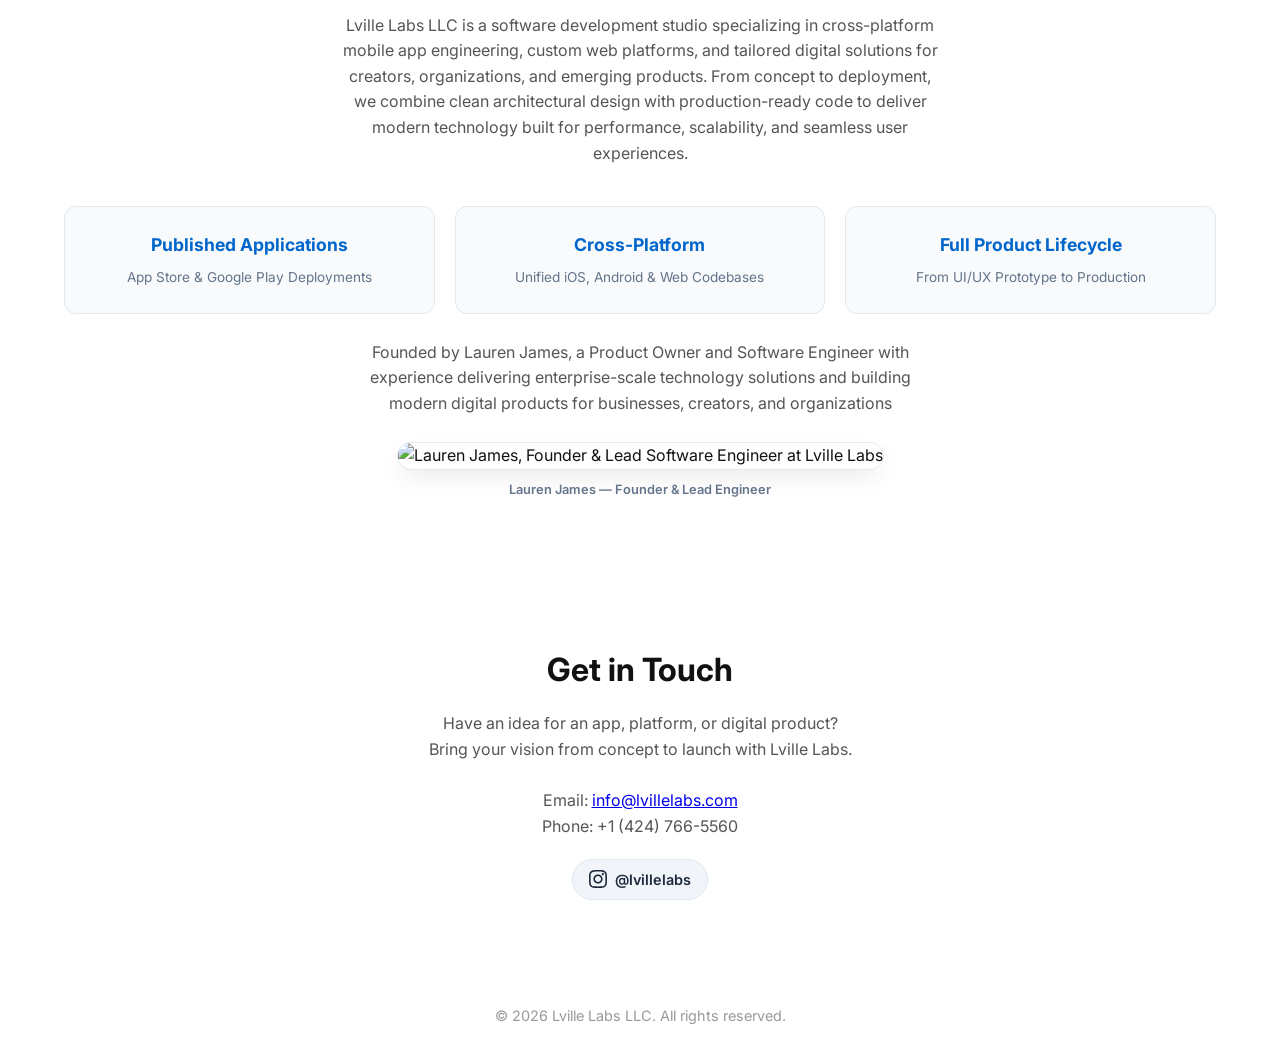
==== commit a07e6bff: "revise content and titles in index.html updated various sections of the index.html file to enhance c" ====
--- a/index.html
+++ b/index.html
@@ -3,7 +3,7 @@
 <head>
   <meta charset="UTF-8">
   <meta name="viewport" content="width=device-width, initial-scale=1.0">
-  <title>Lville Labs | Mobile Applications & Custom Web Solutions</title>
+  <title>Lville Labs | Software Development Studio</title>
   <link rel="stylesheet" href="style.css">
   <link href="https://fonts.googleapis.com/css2?family=Inter:wght@400;600;800&display=swap" rel="stylesheet">
 </head>
@@ -12,6 +12,7 @@
     <img src="assets/logo.jpg" alt="Lville Labs Logo" class="logo">
     <nav>
       <a href="#featured">Featured App</a>
+      <a href="#services">Services</a>
       <a href="#web-portfolio">Client Work</a>
       <a href="#about">About</a>
       <a href="#contact">Contact</a>
@@ -22,7 +23,7 @@
     <section class="hero">
     <img src="assets/lvillelabslogo.png" alt="Lville Labs Logo">
       <h1>Modern Software & Mobile Solutions Built to Scale</h1>
-      <p>We engineer custom cross-platform mobile apps, high-performance web platforms, and digital products that help businesses launch faster and operate smarter.</p>
+      <p>We engineer custom cross-platform mobile apps, high-performance web platforms, and digital products designed for performance, scalability, and seamless user experiences.</p>
         <div class="hero-actions">
         <a href="#contact" class="cta">Start Your Project</a>
         <a href="#featured" class="cta-secondary">Explore Our Work</a>
@@ -34,7 +35,8 @@
     <section id="featured" class="portfolio-section featured-app-section">
       <div class="featured-header">
         <span class="badge flagship-badge">Just Launched</span>
-        <h2>Featured Mobile App</h2>
+        <h2>Featured Product</h2>
+        <span class="badge">Flagship Mobile Application</span>
       </div>
 
       <div class="app-showcase-card">
@@ -54,7 +56,7 @@
             </div>
           </div>
 
-          <p>An action-packed typing game featuring accuracy tracking, daily challenges, and real-time skill scoring.</p>
+          <p>A competitive typing game built by Lville Labs featuring accuracy tracking, daily challenges, and real-time skill scoring</p>
 
           <!-- Store Badges -->
           <div class="download-badges">
@@ -80,20 +82,67 @@
     </section>
 
     <!-- SECTION 2: Web Client Work -->
+    <!-- SERVICES SECTION -->
+    <section id="services" class="services-section">
+    <div class="section-header">
+        <span class="badge">Our Services</span>
+        <h2>What We Build</h2>
+        <p>End-to-end software engineering and digital product development designed to bring innovative ideas to life</p>
+    </div>
+
+    <div class="services-grid">
+        <div class="service-card">
+        <div class="service-icon">📱</div>
+        <h3>Mobile App Development</h3>
+        <p>Cross-platform iOS and Android applications built with Flutter for native performance, smooth animations, and unified codebases</p>
+        </div>
+
+        <div class="service-card">
+        <div class="service-icon">💻</div>
+        <h3>Custom Websites</h3>
+        <p>High-converting, responsive websites engineered for speed, clean SEO architecture, and seamless user experiences across all devices</p>
+        </div>
+
+        <div class="service-card">
+        <div class="service-icon">⚙️</div>
+        <h3>Web Applications</h3>
+        <p>Scalable web platforms and portals designed to handle complex logic, custom workflows, and dynamic user data</p>
+        </div>
+
+        <div class="service-card">
+        <div class="service-icon">🔗</div>
+        <h3>API Integrations</h3>
+        <p>Robust RESTful API connections, third-party service integrations (monetization, analytics, social feeds), and backend synchronization</p>
+        </div>
+
+        <div class="service-card">
+        <div class="service-icon">🚀</div>
+        <h3>MVP Development</h3>
+        <p>Rapid prototyping and production-ready minimum viable products designed to help founders and creators launch faster and validate early</p>
+        </div>
+
+        <div class="service-card">
+        <div class="service-icon">🎨</div>
+        <h3>UI/UX & Product Design</h3>
+        <p>Modern user interfaces and intuitive interaction flows designed to improve usability, engagement, and user retention</p>
+        </div>
+    </div>
+    </section>
+
     <section id="web-portfolio" class="portfolio-section">
-      <h2>Web Development & Client Work</h2>
+      <h2>Client Websites & Digital Experiences</h2>
       <div class="portfolio-grid">
 
         <article class="portfolio-card">
           <div class="card-content">
             <span class="category">Hospitality / Luxury</span>
             <h3>Lifestyle Villas</h3>
-            <p>Luxury vacation rental platform featuring immersive video walkthroughs, property showcases, and direct reservation inquiries.</p>
+            <p>Luxury vacation rental platform featuring immersive video walkthroughs, property showcases, and direct reservation inquiries</p>
             <div class="tags">
               <span>Video Integration</span>
               <span>Responsive UI</span>
             </div>
-            <a href="https://lvillelabs.github.io/lifestylevillas" target="_blank" rel="noopener" class="card-link">Visit Website &rarr;</a>
+            <a href="https://lvillelabs.github.io/lifestylevillas" target="_blank" rel="noopener" class="card-link">View Project &rarr;</a>
           </div>
         </article>
 
@@ -101,12 +150,12 @@
           <div class="card-content">
             <span class="category">Entertainment / Media</span>
             <h3>Gifted Talents</h3>
-            <p>Portfolio platform built for a celebrity photographer across Philadelphia and Atlanta, featuring auto-synced social feeds.</p>
+            <p>Portfolio platform built for a celebrity photographer across Philadelphia and Atlanta, featuring auto-synced social feeds</p>
             <div class="tags">
               <span>API Integration</span>
               <span>Portfolio Layout</span>
             </div>
-            <a href="https://lvillelabs.github.io/giftedtalents" target="_blank" rel="noopener" class="card-link">Visit Website &rarr;</a>
+            <a href="https://lvillelabs.github.io/giftedtalents" target="_blank" rel="noopener" class="card-link">View Project &rarr;</a>
           </div>
         </article>
 
@@ -114,12 +163,12 @@
           <div class="card-content">
             <span class="category">Community / Organization</span>
             <h3>D’Antignac St. Church of Christ</h3>
-            <p>Comprehensive church organization website providing service schedules, online study access, ministry directories, and community outreach details.</p>
+            <p>Comprehensive church organization website providing service schedules, online study access, ministry directories, and community outreach details</p>
             <div class="tags">
               <span>Information Architecture</span>
               <span>Community Hub</span>
             </div>
-            <a href="https://lvillelabs.github.io/dantignac.coc/" target="_blank" rel="noopener" class="card-link">Visit Website &rarr;</a>
+            <a href="https://lvillelabs.github.io/dantignac.coc/" target="_blank" rel="noopener" class="card-link">View Project &rarr;</a>
           </div>
         </article>
 
@@ -127,12 +176,12 @@
           <div class="card-content">
             <span class="category">Commercial Services</span>
             <h3>Elegant Designs by Chris</h3>
-            <p>Custom commercial service site built to establish brand presence, highlight key services, and facilitate direct client inquiries.</p>
+            <p>Custom commercial service site built to establish brand presence, highlight key services, and facilitate direct client inquiries</p>
             <div class="tags">
               <span>Brand Web Design</span>
               <span>Lead Capture</span>
             </div>
-            <a href="https://lvillelabs.github.io/elegantdesigns.bychris" target="_blank" rel="noopener" class="card-link">Visit Website &rarr;</a>
+            <a href="https://lvillelabs.github.io/elegantdesigns.bychris" target="_blank" rel="noopener" class="card-link">View Project &rarr;</a>
           </div>
         </article>
 
@@ -143,9 +192,9 @@
         <span>Powered By:</span>
         <div class="tech-tags">
         <span>Flutter</span>
+        <span>Firebase</span>
         <span>iOS & Android</span>
-        <span>Firebase</span>
-        <span>Google Admob</span>
+        <span>Google AdMob</span>
         <span>Node.js</span>
         <span>REST APIs</span>
         <span>Git</span>
@@ -156,11 +205,11 @@
 
     <section id="about" class="about">
       <h2>About Lville Labs</h2>
-      <p>Lville Labs LLC is a software development studio specializing in cross-platform mobile app engineering, custom web platforms, and tailored digital solutions for businesses, creators, and organizations. From concept to deployment, we combine clean architectural design with production-ready code to deliver modern technology built for performance, scalability, and seamless user experiences.</p>
+      <p>Lville Labs LLC is a software development studio specializing in cross-platform mobile app engineering, custom web platforms, and tailored digital solutions for creators, organizations, and emerging products. From concept to deployment, we combine clean architectural design with production-ready code to deliver modern technology built for performance, scalability, and seamless user experiences.</p>
       <!-- Trust Statistics Grid -->
     <div class="stats-grid">
       <div class="stat-card">
-        <h3>Live Stores</h3>
+        <h3>Published Applications</h3>
         <p>App Store & Google Play Deployments</p>
       </div>
       <div class="stat-card">
@@ -168,20 +217,22 @@
         <p>Unified iOS, Android & Web Codebases</p>
       </div>
       <div class="stat-card">
-        <h3>End-to-End</h3>
+        <h3>Full Product Lifecycle</h3>
         <p>From UI/UX Prototype to Production</p>
       </div>
     </div>
   </div>
-  <br><p>Founded by Lauren James, Product Owner and Software Engineer with experience delivering enterprise technology solutions while building modern digital products for businesses and creators.</p>
+  <br><p>Founded by Lauren James, a Product Owner and Software Engineer with experience delivering enterprise-scale technology solutions and building modern digital products for businesses, creators, and organizations</p>
        <br> <div class="founder-photo-container">
-      <img src="assets/lauren-james.PNG" alt="Lauren James, Founder & Lead Software Engineer at Lville Labs" class="founder-photo">
+      <img src="assets/lauren-james.png" alt="Lauren James, Founder & Lead Software Engineer at Lville Labs" class="founder-photo">
       <span class="founder-caption">Lauren James — Founder & Lead Engineer</span>
     </div>
     </section>
 
     <section id="contact" class="contact">
       <h2>Get in Touch</h2>
+      <p>Have an idea for an app, platform, or digital product? <br>Bring your vision from concept to launch with Lville Labs.</p>
+      <br>
       <p>Email: <a href="mailto:info@lvillelabs.com">info@lvillelabs.com</a></p>
       <p>Phone: +1 (424) 766-5560</p>
       <!-- Social Icon Badges -->
@@ -195,8 +246,6 @@
       </div>
     </section>
   </main>
-    </section>
-  </main>
   <footer>
     &copy; 2026 Lville Labs LLC. All rights reserved.
   </footer>
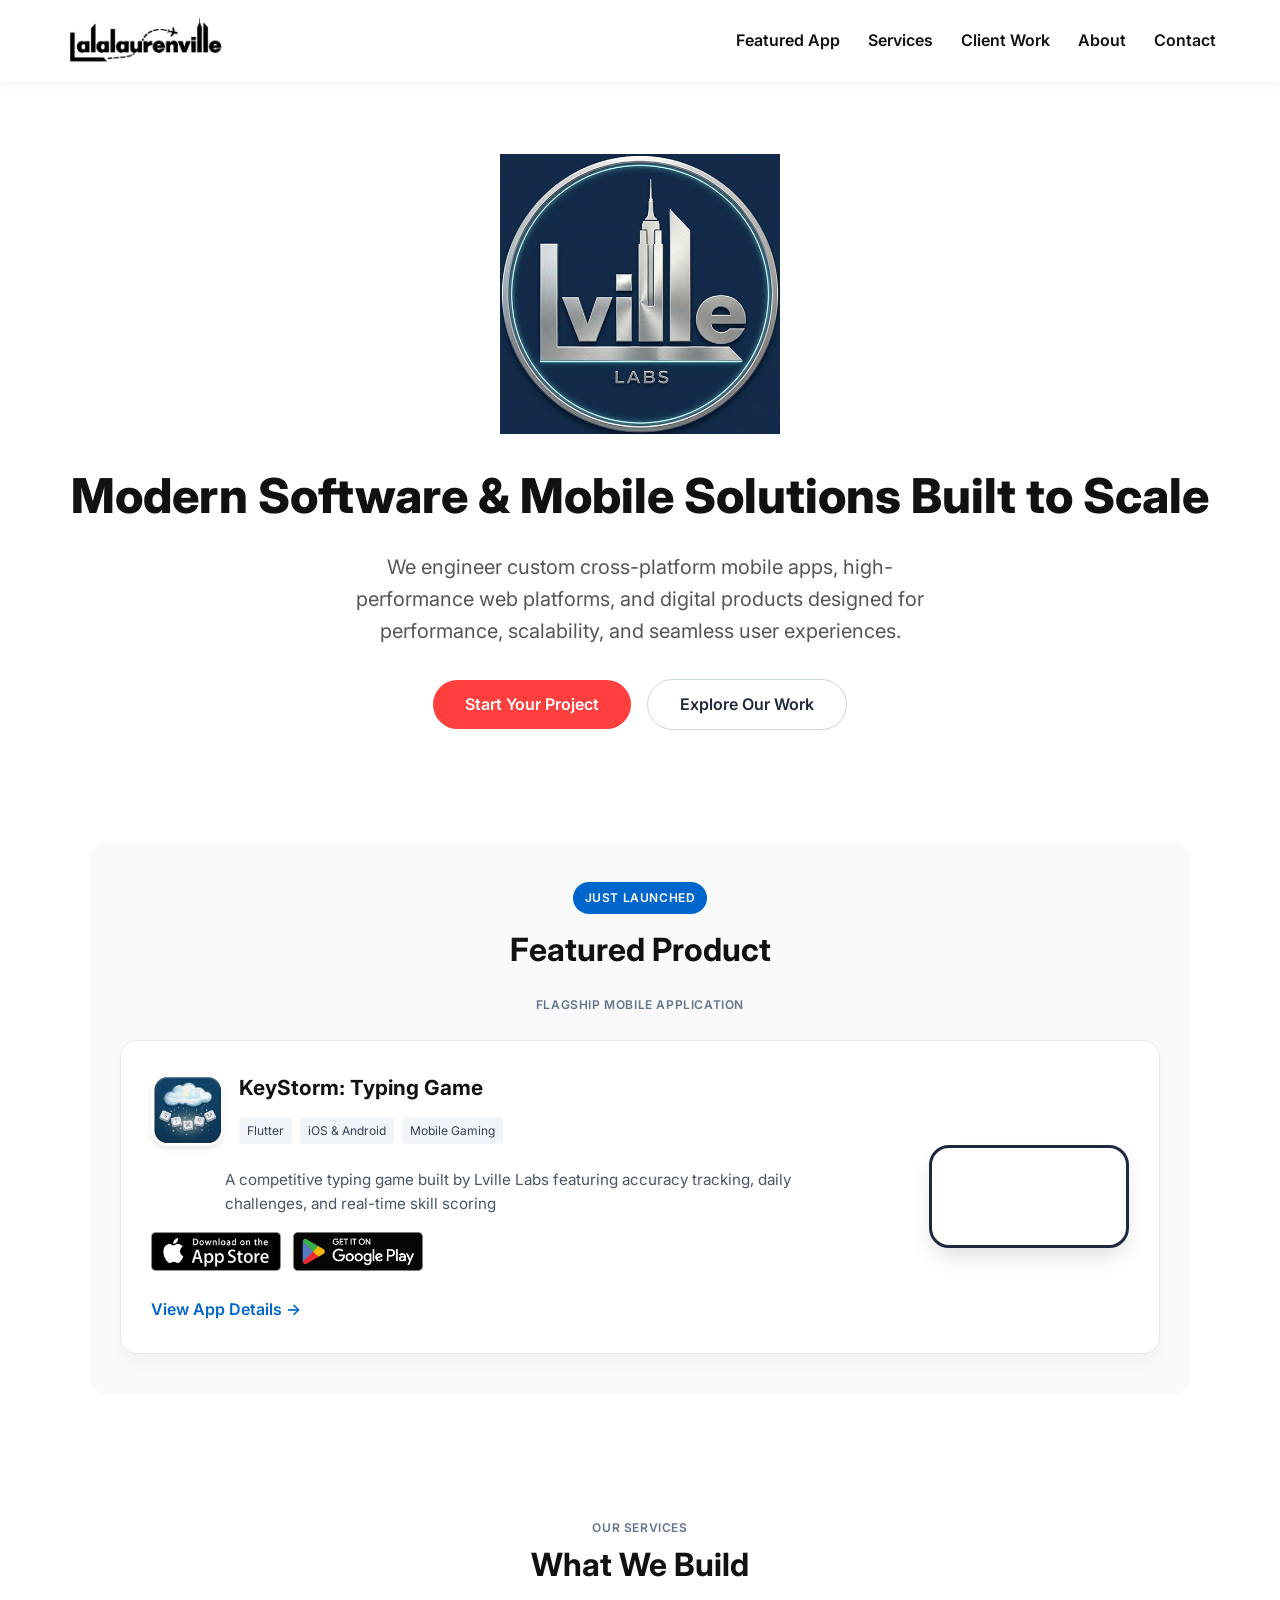
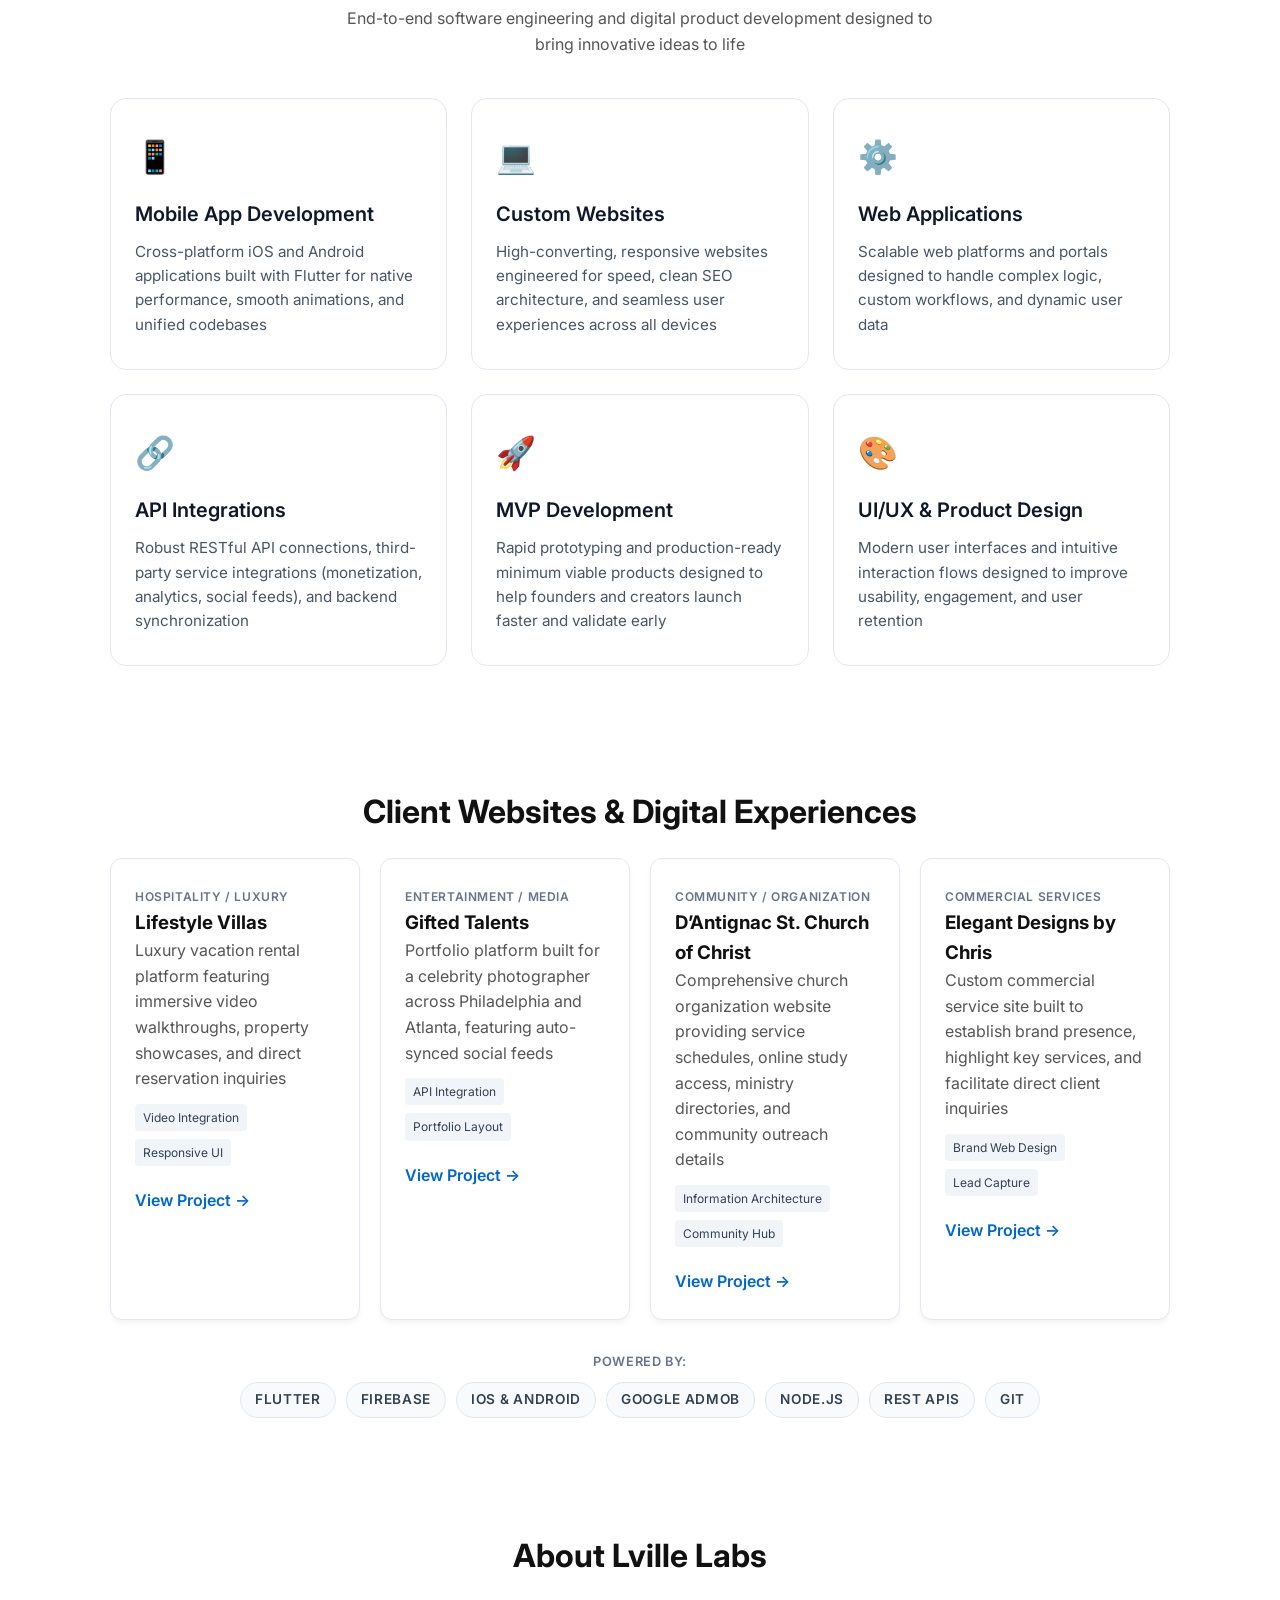
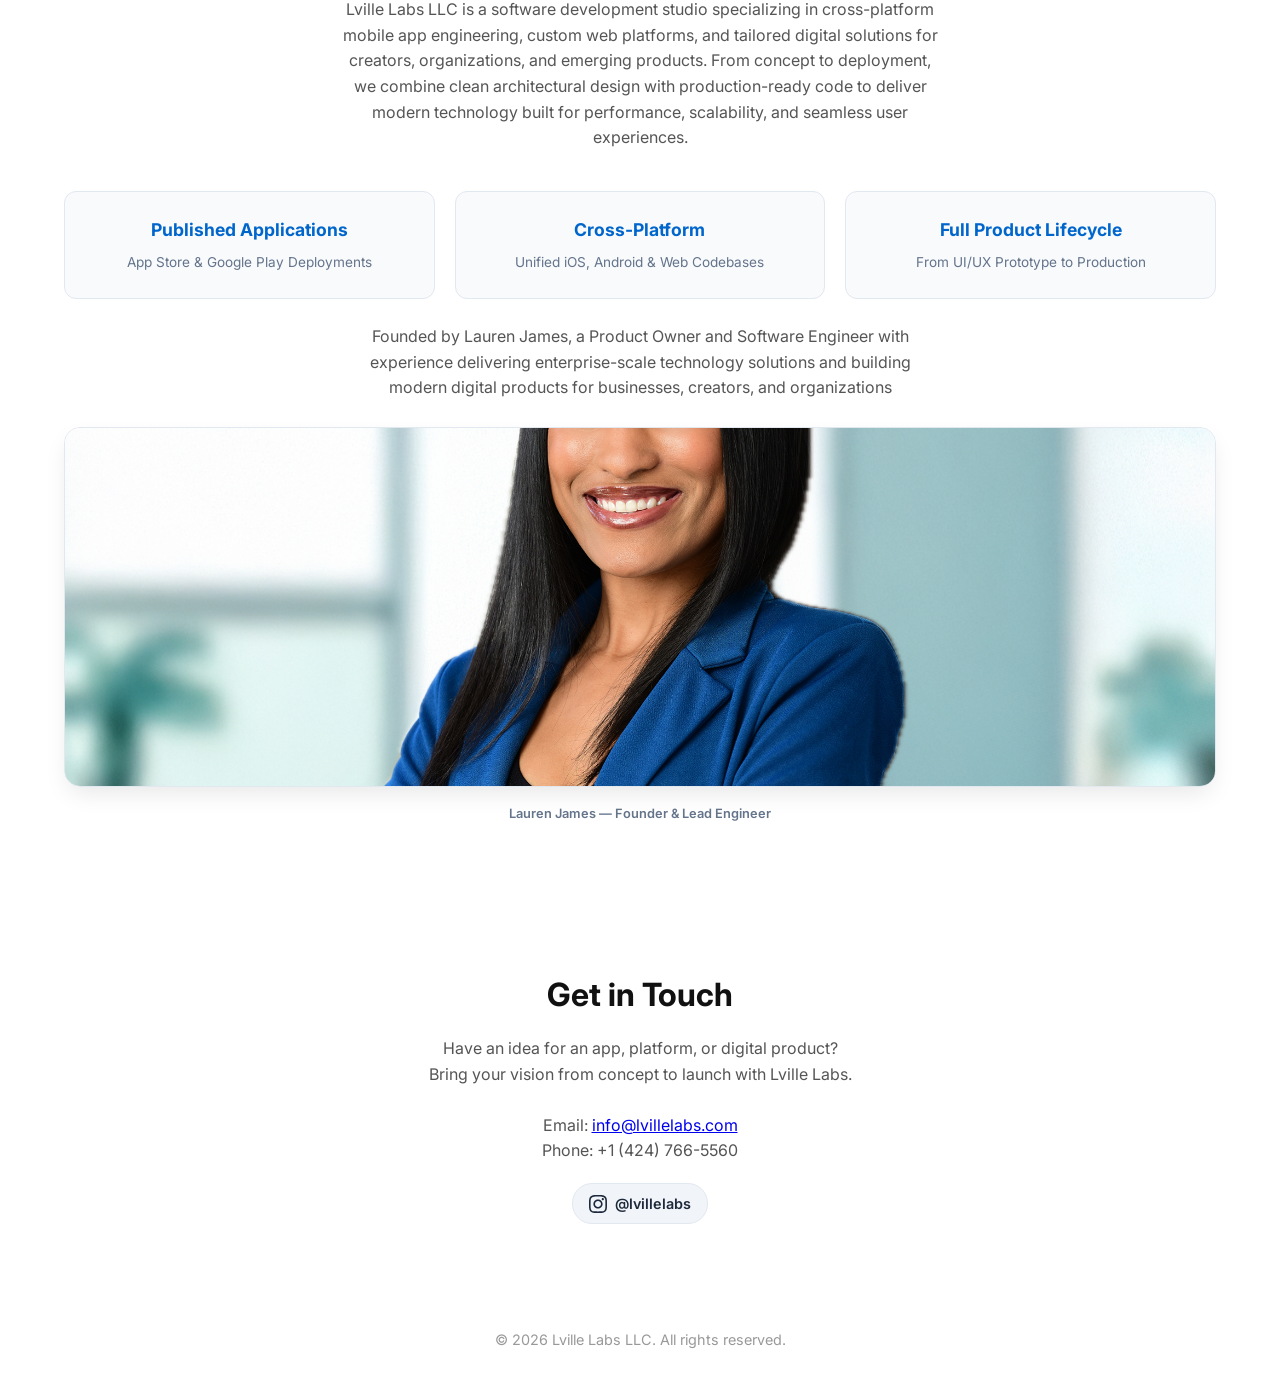
==== commit 53af402d: "update PNG" ====
--- a/index.html
+++ b/index.html
@@ -224,7 +224,7 @@
   </div>
   <br><p>Founded by Lauren James, a Product Owner and Software Engineer with experience delivering enterprise-scale technology solutions and building modern digital products for businesses, creators, and organizations</p>
        <br> <div class="founder-photo-container">
-      <img src="assets/lauren-james.png" alt="Lauren James, Founder & Lead Software Engineer at Lville Labs" class="founder-photo">
+      <img src="assets/lauren-james.PNG" alt="Lauren James, Founder & Lead Software Engineer at Lville Labs" class="founder-photo">
       <span class="founder-caption">Lauren James — Founder & Lead Engineer</span>
     </div>
     </section>
--- a/style.css
+++ b/style.css
@@ -575,3 +575,50 @@
     margin: 0 auto;
   }
 }
+/* Services Section */
+.services-section {
+  padding: 80px 20px;
+  max-width: 1100px;
+  margin: 0 auto;
+  text-align: center;
+}
+
+.services-grid {
+  display: grid;
+  grid-template-columns: repeat(auto-fit, minmax(300px, 1fr));
+  gap: 24px;
+  margin-top: 40px;
+}
+
+.service-card {
+  background: #ffffff;
+  padding: 32px 24px;
+  border-radius: 16px;
+  border: 1px solid #e2e8f0;
+  text-align: left;
+  transition: transform 0.2s ease, box-shadow 0.2s ease;
+}
+
+.service-card:hover {
+  transform: translateY(-4px);
+  box-shadow: 0 12px 24px -10px rgba(0, 0, 0, 0.08);
+  border-color: #cbd5e1;
+}
+
+.service-icon {
+  font-size: 2rem;
+  margin-bottom: 16px;
+}
+
+.service-card h3 {
+  font-size: 1.25rem;
+  color: #0f172a;
+  margin-bottom: 10px;
+  font-weight: 600;
+}
+
+.service-card p {
+  font-size: 0.95rem;
+  color: #475569;
+  line-height: 1.6;
+}
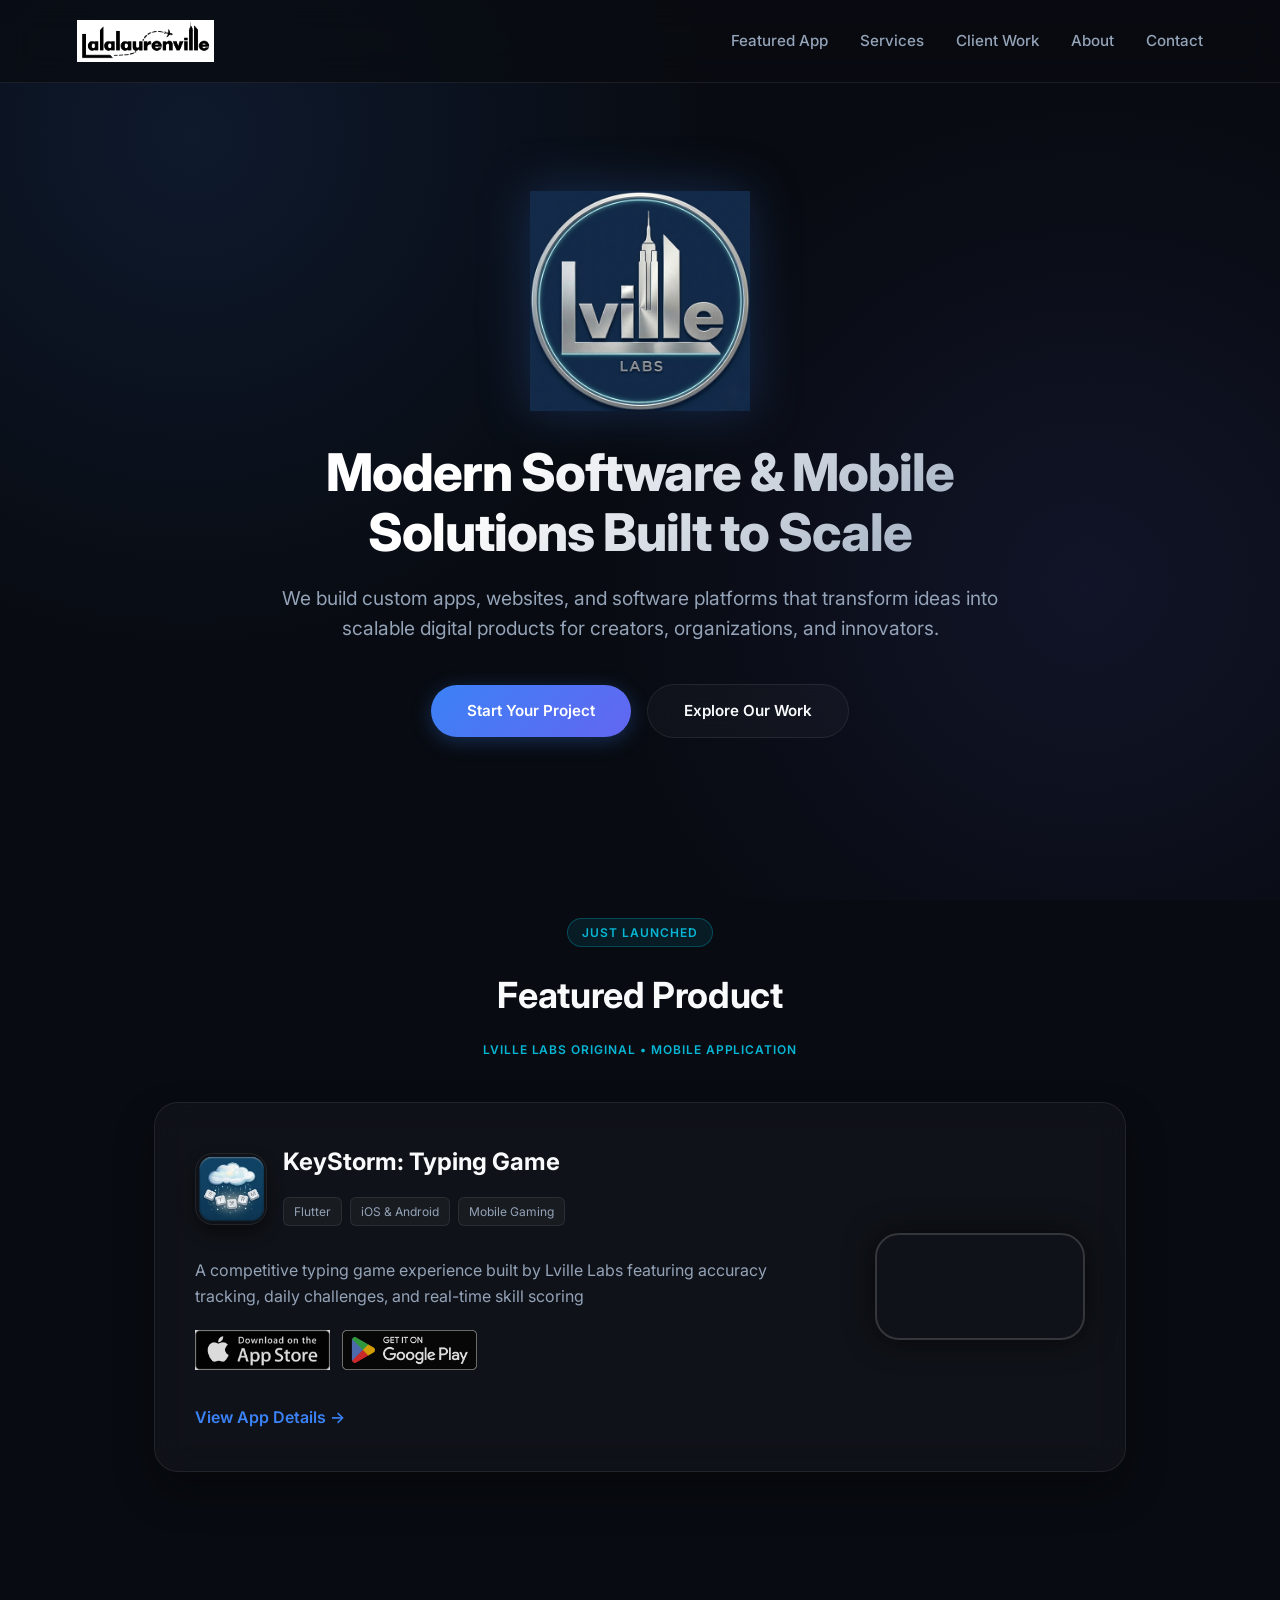
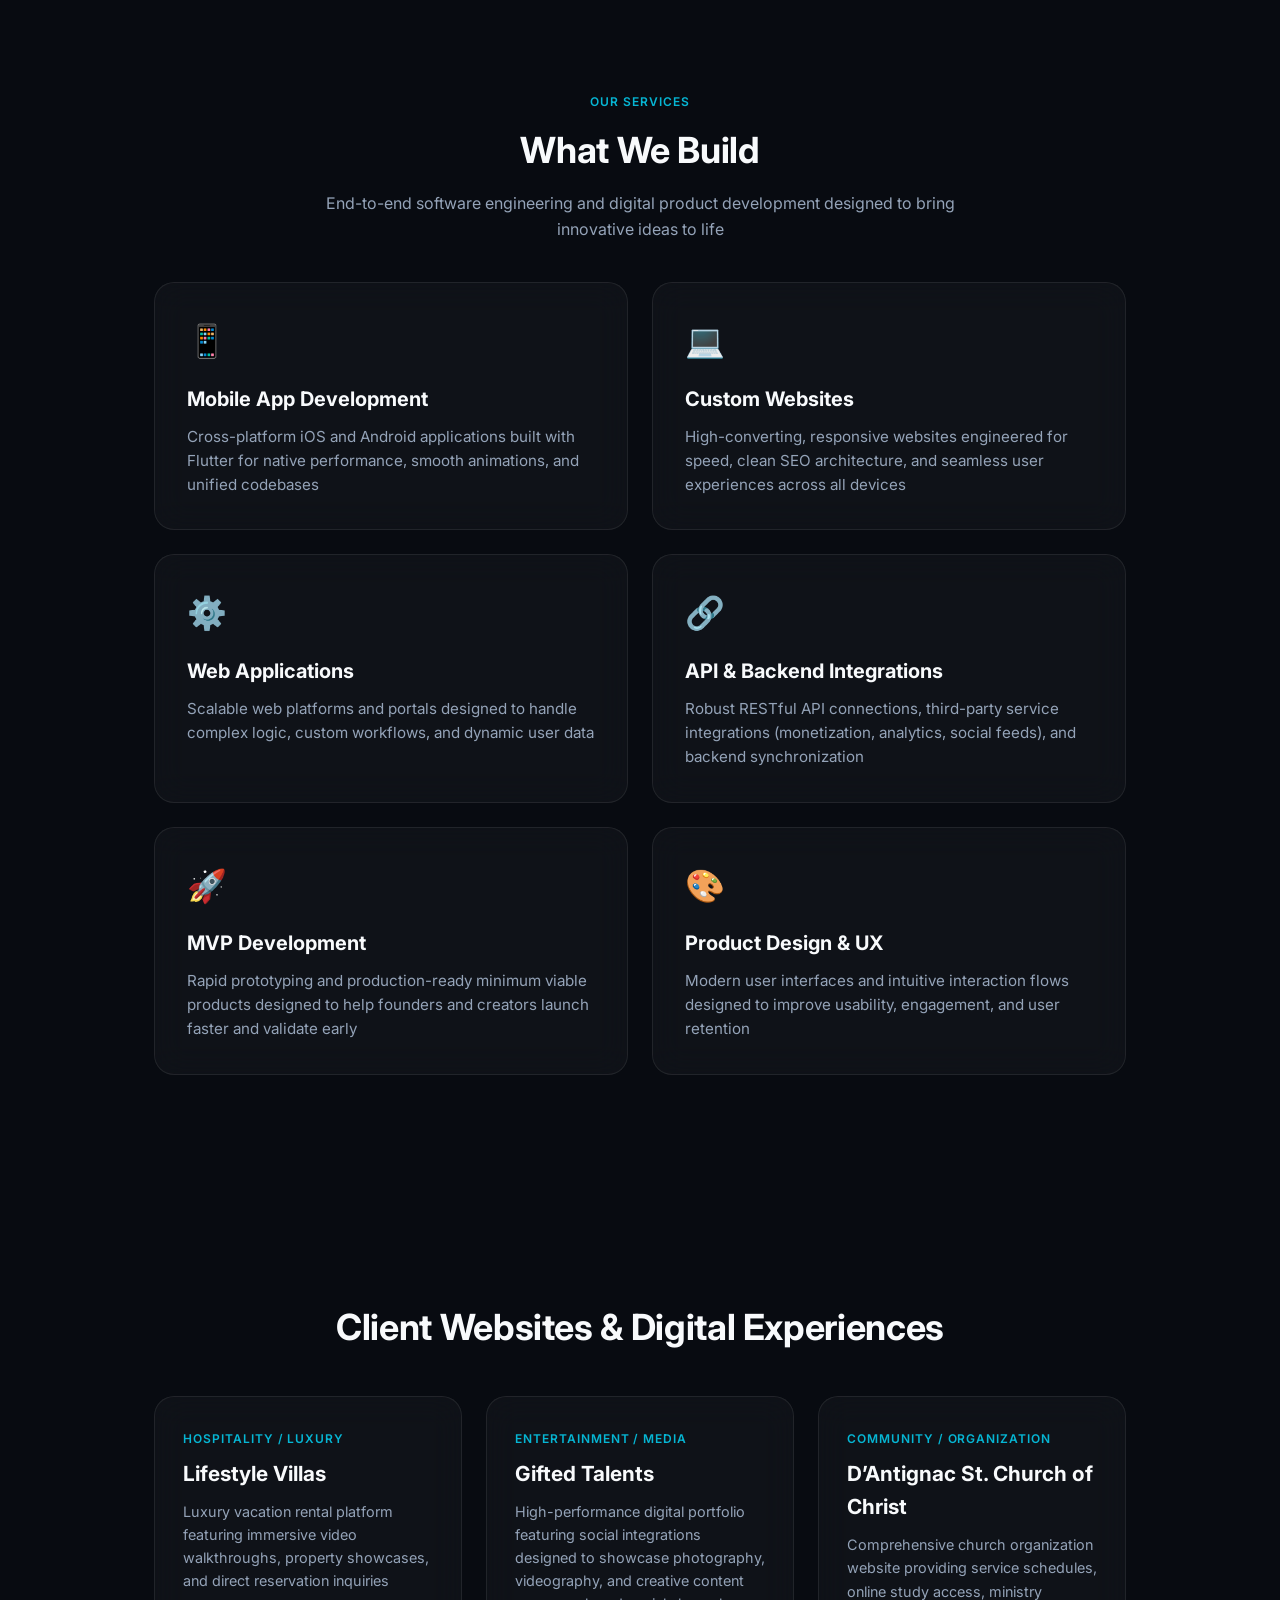
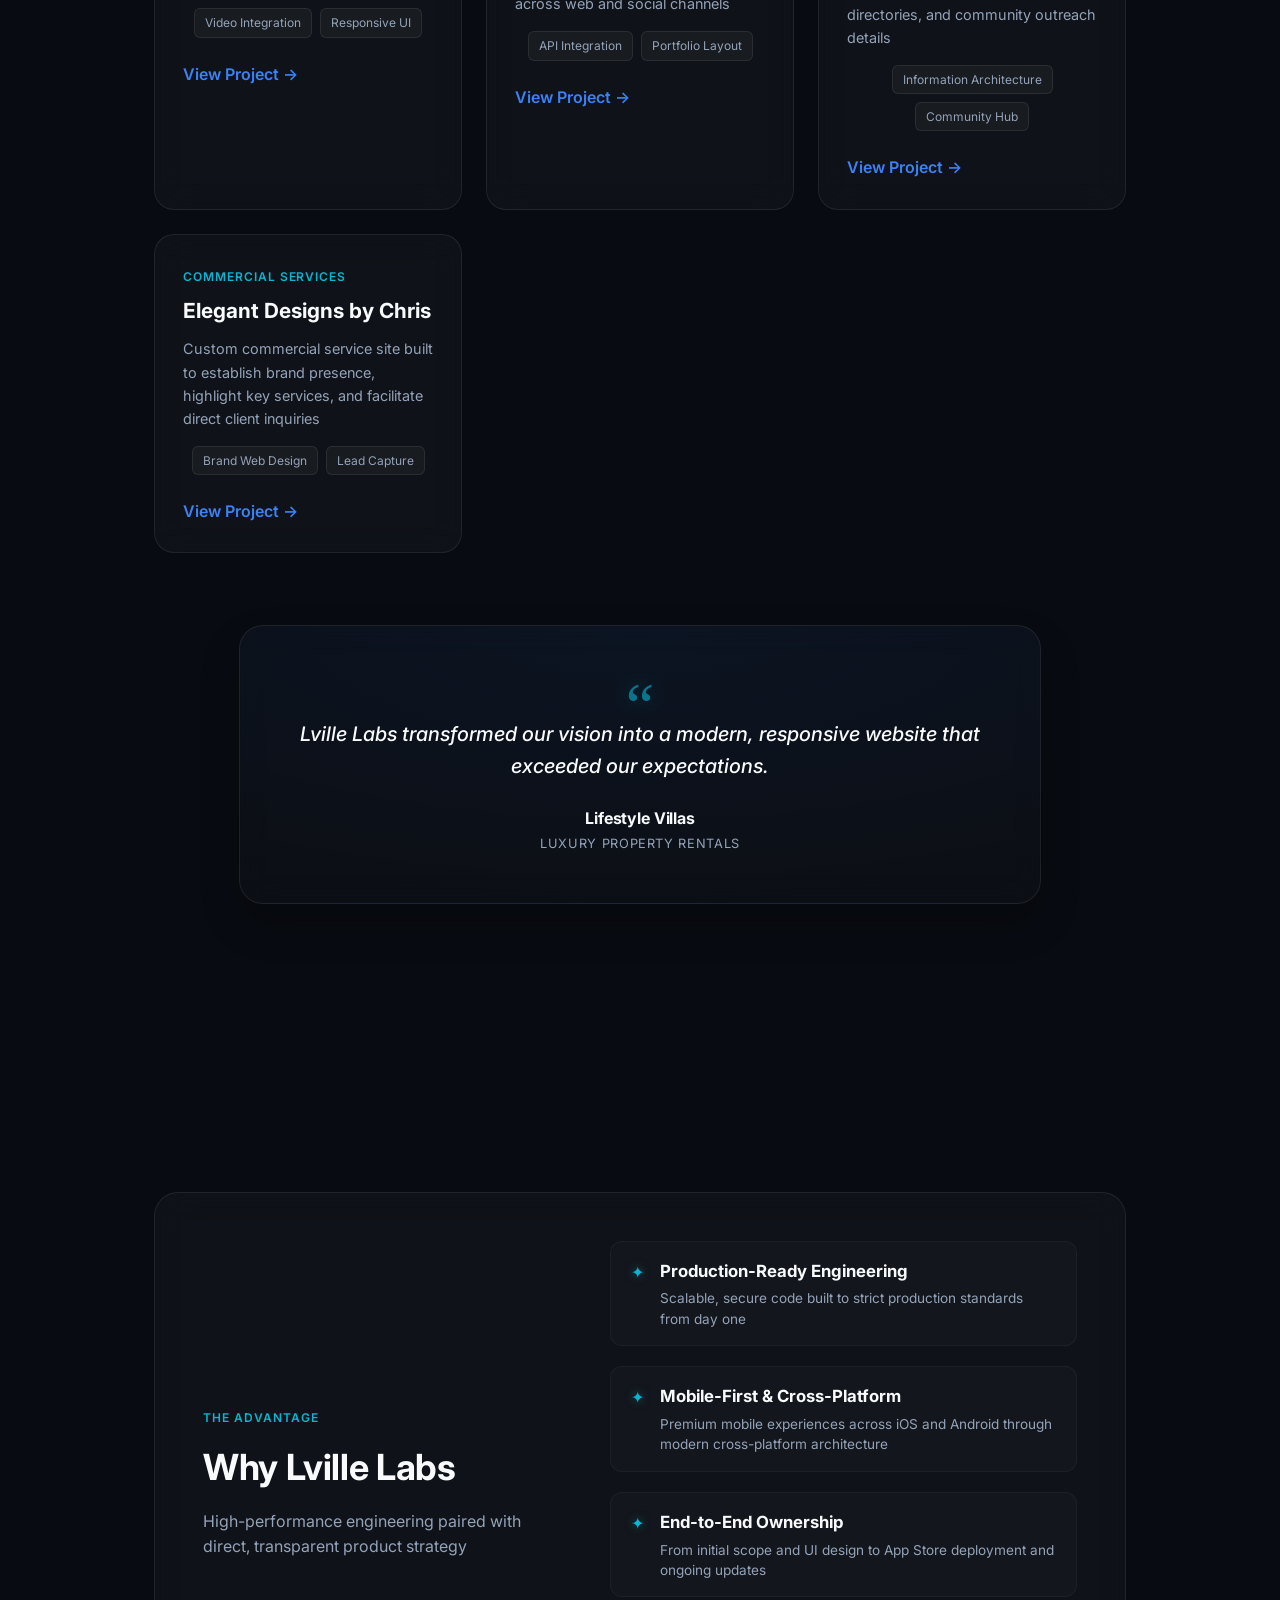
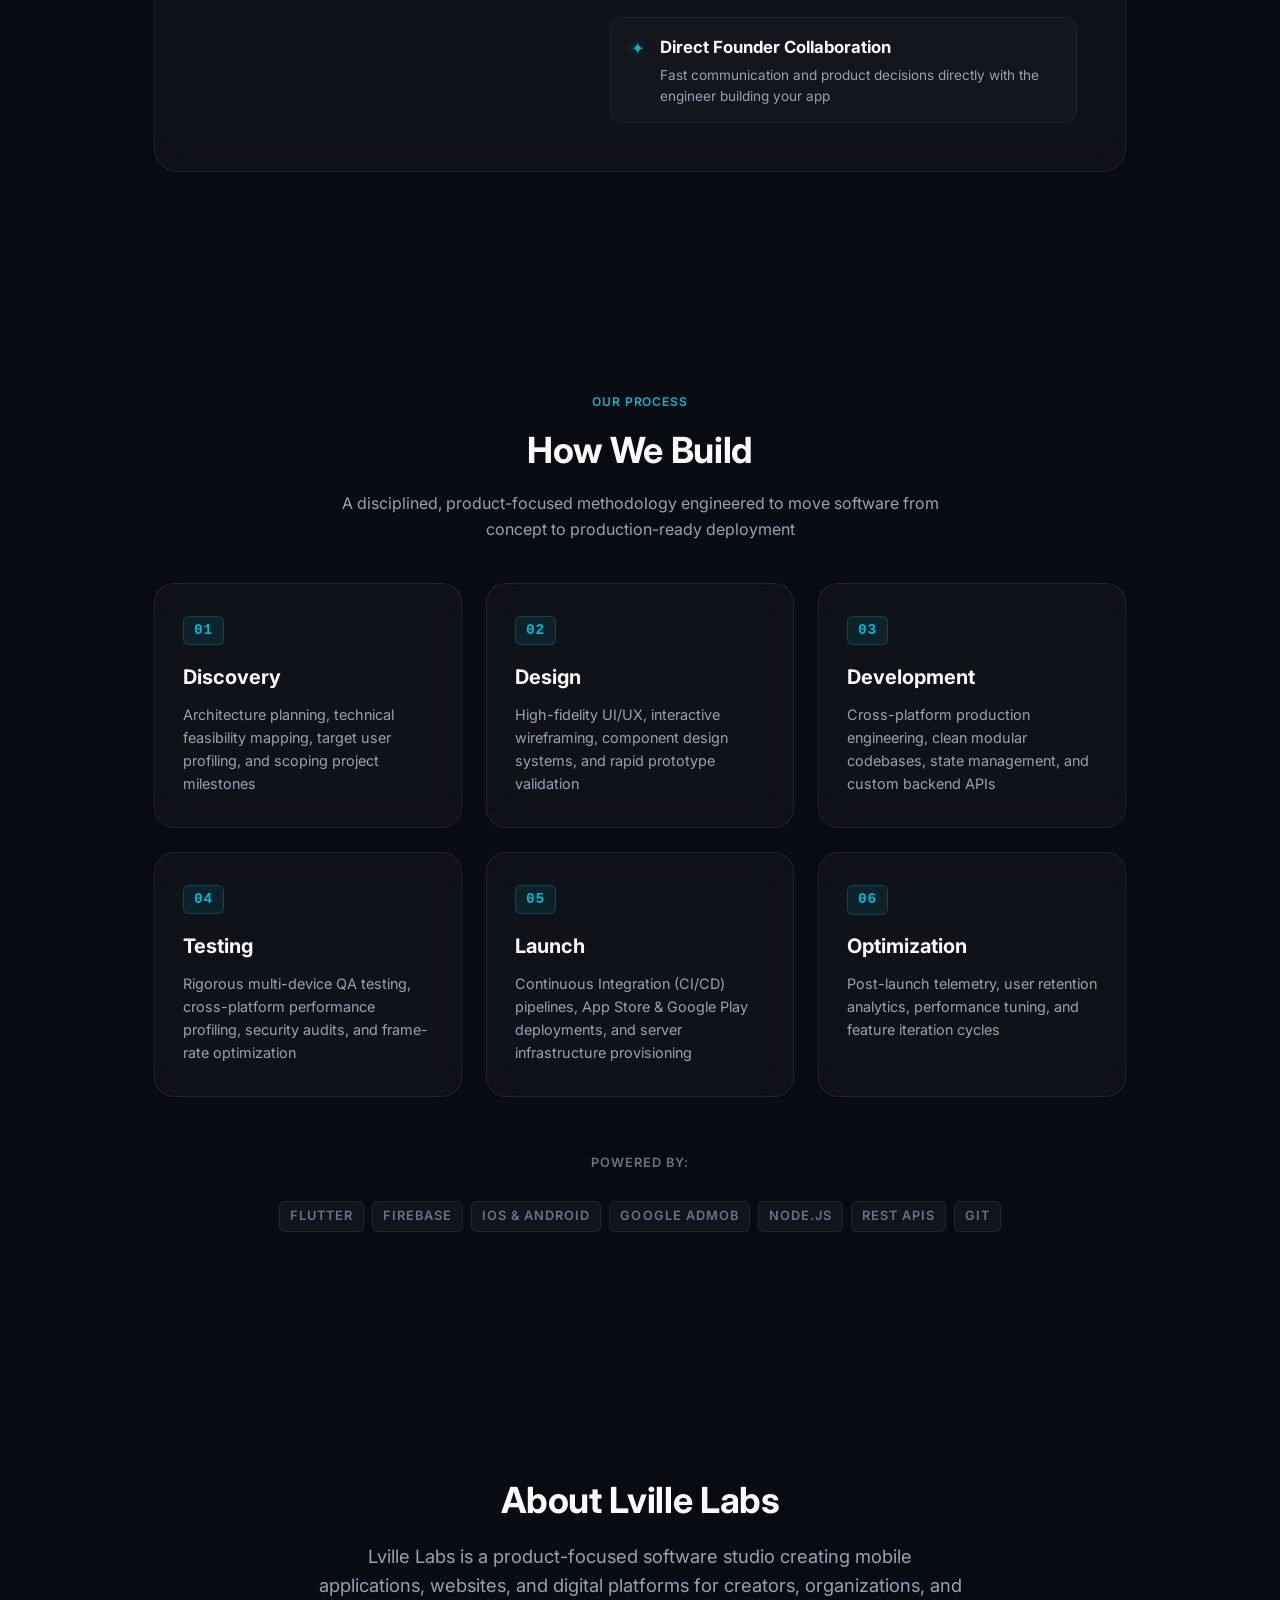
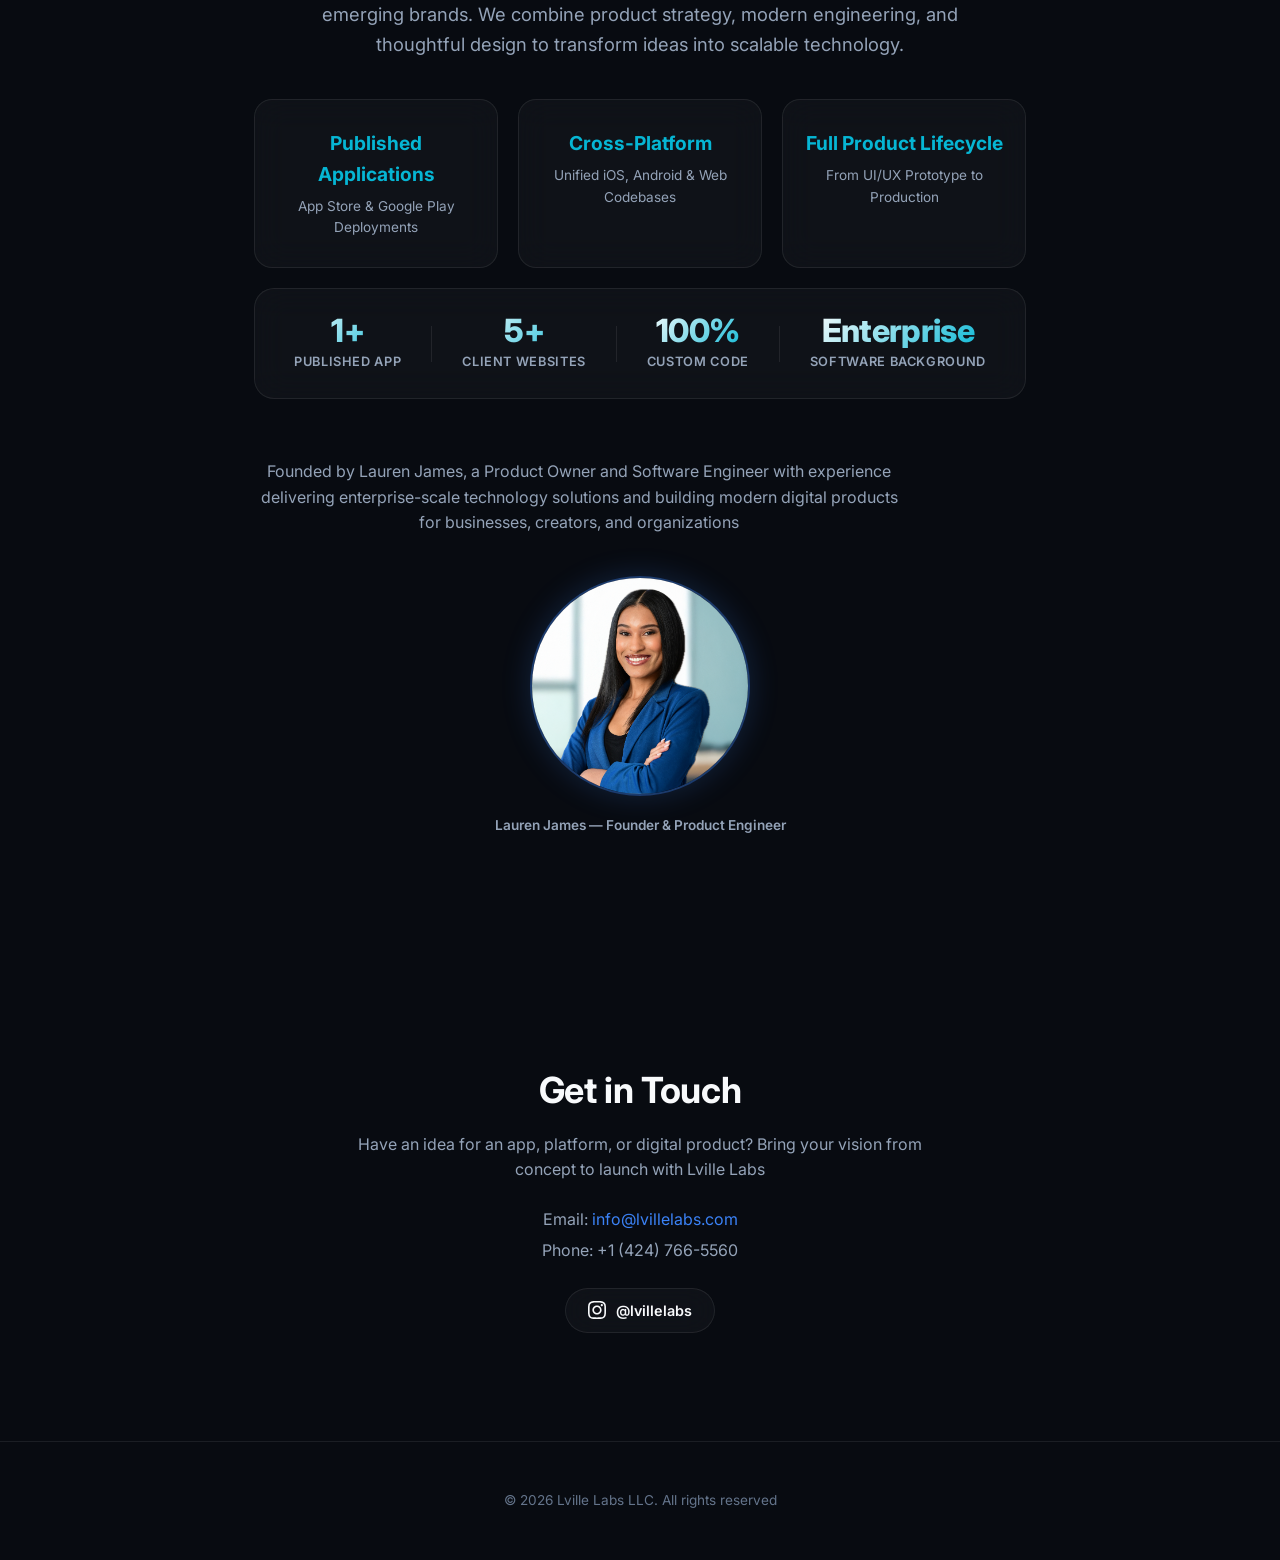
==== commit 60aba947: "refactor index.html for improved structure and content updated font weights, improved navigation str" ====
--- a/index.html
+++ b/index.html
@@ -5,12 +5,19 @@
   <meta name="viewport" content="width=device-width, initial-scale=1.0">
   <title>Lville Labs | Software Development Studio</title>
   <link rel="stylesheet" href="style.css">
-  <link href="https://fonts.googleapis.com/css2?family=Inter:wght@400;600;800&display=swap" rel="stylesheet">
+  <link href="https://fonts.googleapis.com/css2?family=Inter:wght@400;500;600;700;800&display=swap" rel="stylesheet">
 </head>
 <body>
   <header>
     <img src="assets/logo.jpg" alt="Lville Labs Logo" class="logo">
-    <nav>
+    
+    <button class="mobile-nav-toggle" id="mobileNavToggle" aria-label="Toggle navigation">
+      <span></span>
+      <span></span>
+      <span></span>
+    </button>
+
+    <nav id="navMenu">
       <a href="#featured">Featured App</a>
       <a href="#services">Services</a>
       <a href="#web-portfolio">Client Work</a>
@@ -20,23 +27,23 @@
   </header>
 
   <main>
+    <!-- HERO SECTION -->
     <section class="hero">
-    <img src="assets/lvillelabslogo.png" alt="Lville Labs Logo">
+      <img src="assets/lvillelabslogo.png" alt="Lville Labs Logo">
       <h1>Modern Software & Mobile Solutions Built to Scale</h1>
-      <p>We engineer custom cross-platform mobile apps, high-performance web platforms, and digital products designed for performance, scalability, and seamless user experiences.</p>
-        <div class="hero-actions">
+      <p>We build custom apps, websites, and software platforms that transform ideas into scalable digital products for creators, organizations, and innovators.</p>
+      <div class="hero-actions">
         <a href="#contact" class="cta">Start Your Project</a>
         <a href="#featured" class="cta-secondary">Explore Our Work</a>
-  </div>
-
-    </section>
-
-    <!-- SECTION 1: Featured Flagship App with Gameplay Video -->
+      </div>
+    </section>
+
+    <!-- SECTION 1: Featured Flagship App -->
     <section id="featured" class="portfolio-section featured-app-section">
       <div class="featured-header">
         <span class="badge flagship-badge">Just Launched</span>
         <h2>Featured Product</h2>
-        <span class="badge">Flagship Mobile Application</span>
+        <span class="badge">Lville Labs Original • Mobile Application</span>
       </div>
 
       <div class="app-showcase-card">
@@ -56,7 +63,7 @@
             </div>
           </div>
 
-          <p>A competitive typing game built by Lville Labs featuring accuracy tracking, daily challenges, and real-time skill scoring</p>
+          <p>A competitive typing game experience built by Lville Labs featuring accuracy tracking, daily challenges, and real-time skill scoring</p>
 
           <!-- Store Badges -->
           <div class="download-badges">
@@ -81,58 +88,60 @@
       </div>
     </section>
 
-    <!-- SECTION 2: Web Client Work -->
-    <!-- SERVICES SECTION -->
+    <!-- SECTION 2: Services -->
     <section id="services" class="services-section">
-    <div class="section-header">
+      <div class="section-header">
         <span class="badge">Our Services</span>
         <h2>What We Build</h2>
         <p>End-to-end software engineering and digital product development designed to bring innovative ideas to life</p>
-    </div>
-
-    <div class="services-grid">
-        <div class="service-card">
-        <div class="service-icon">📱</div>
-        <h3>Mobile App Development</h3>
-        <p>Cross-platform iOS and Android applications built with Flutter for native performance, smooth animations, and unified codebases</p>
-        </div>
-
-        <div class="service-card">
-        <div class="service-icon">💻</div>
-        <h3>Custom Websites</h3>
-        <p>High-converting, responsive websites engineered for speed, clean SEO architecture, and seamless user experiences across all devices</p>
-        </div>
-
-        <div class="service-card">
-        <div class="service-icon">⚙️</div>
-        <h3>Web Applications</h3>
-        <p>Scalable web platforms and portals designed to handle complex logic, custom workflows, and dynamic user data</p>
-        </div>
-
-        <div class="service-card">
-        <div class="service-icon">🔗</div>
-        <h3>API Integrations</h3>
-        <p>Robust RESTful API connections, third-party service integrations (monetization, analytics, social feeds), and backend synchronization</p>
-        </div>
-
-        <div class="service-card">
-        <div class="service-icon">🚀</div>
-        <h3>MVP Development</h3>
-        <p>Rapid prototyping and production-ready minimum viable products designed to help founders and creators launch faster and validate early</p>
-        </div>
-
-        <div class="service-card">
-        <div class="service-icon">🎨</div>
-        <h3>UI/UX & Product Design</h3>
-        <p>Modern user interfaces and intuitive interaction flows designed to improve usability, engagement, and user retention</p>
-        </div>
-    </div>
-    </section>
-
+      </div>
+
+      <div class="services-grid">
+        <div class="service-card">
+          <div class="service-icon">📱</div>
+          <h3>Mobile App Development</h3>
+          <p>Cross-platform iOS and Android applications built with Flutter for native performance, smooth animations, and unified codebases</p>
+        </div>
+
+        <div class="service-card">
+          <div class="service-icon">💻</div>
+          <h3>Custom Websites</h3>
+          <p>High-converting, responsive websites engineered for speed, clean SEO architecture, and seamless user experiences across all devices</p>
+        </div>
+
+        <div class="service-card">
+          <div class="service-icon">⚙️</div>
+          <h3>Web Applications</h3>
+          <p>Scalable web platforms and portals designed to handle complex logic, custom workflows, and dynamic user data</p>
+        </div>
+
+        <div class="service-card">
+          <div class="service-icon">🔗</div>
+          <h3>API & Backend Integrations</h3>
+          <p>Robust RESTful API connections, third-party service integrations (monetization, analytics, social feeds), and backend synchronization</p>
+        </div>
+
+        <div class="service-card">
+          <div class="service-icon">🚀</div>
+          <h3>MVP Development</h3>
+          <p>Rapid prototyping and production-ready minimum viable products designed to help founders and creators launch faster and validate early</p>
+        </div>
+
+        <div class="service-card">
+          <div class="service-icon">🎨</div>
+          <h3>Product Design & UX</h3>
+          <p>Modern user interfaces and intuitive interaction flows designed to improve usability, engagement, and user retention</p>
+        </div>
+      </div>
+    </section>
+
+    <!-- SECTION 3: Web Client Work -->
     <section id="web-portfolio" class="portfolio-section">
-      <h2>Client Websites & Digital Experiences</h2>
+      <div class="section-header">
+        <h2>Client Websites & Digital Experiences</h2>
+      </div>
+      
       <div class="portfolio-grid">
-
         <article class="portfolio-card">
           <div class="card-content">
             <span class="category">Hospitality / Luxury</span>
@@ -150,7 +159,7 @@
           <div class="card-content">
             <span class="category">Entertainment / Media</span>
             <h3>Gifted Talents</h3>
-            <p>Portfolio platform built for a celebrity photographer across Philadelphia and Atlanta, featuring auto-synced social feeds</p>
+            <p>High-performance digital portfolio featuring social integrations designed to showcase photography, videography, and creative content across web and social channels</p>
             <div class="tags">
               <span>API Integration</span>
               <span>Portfolio Layout</span>
@@ -184,57 +193,192 @@
             <a href="https://lvillelabs.github.io/elegantdesigns.bychris" target="_blank" rel="noopener" class="card-link">View Project &rarr;</a>
           </div>
         </article>
-
-      </div>
-      
-    <!-- Tech Stack Trust Bar -->
-    <div class="tech-trust-bar">
+      </div>
+
+      <!-- Testimonial Block -->
+      <div class="testimonial-section">
+        <div class="testimonial-card">
+          <div class="quote-mark">“</div>
+          <blockquote class="testimonial-text">
+            Lville Labs transformed our vision into a modern, responsive website that exceeded our expectations.
+          </blockquote>
+          <div class="testimonial-author">
+            <div class="author-info">
+              <span class="author-name">Lifestyle Villas</span>
+              <span class="author-role">Luxury Property Rentals</span>
+            </div>
+          </div>
+        </div>
+      </div>
+    </section>
+
+    <!-- SECTION 4: Why Us -->
+    <section class="why-us-section">
+      <div class="why-us-container">
+        <div class="why-us-header">
+          <span class="badge">The Advantage</span>
+          <h2>Why Lville Labs</h2>
+          <p>High-performance engineering paired with direct, transparent product strategy</p>
+        </div>
+        
+        <div class="why-us-list">
+          <div class="why-item">
+            <div class="why-icon">✦</div>
+            <div>
+              <h3>Production-Ready Engineering</h3>
+              <p>Scalable, secure code built to strict production standards from day one</p>
+            </div>
+          </div>
+
+          <div class="why-item">
+            <div class="why-icon">✦</div>
+            <div>
+              <h3>Mobile-First & Cross-Platform</h3>
+              <p>Premium mobile experiences across iOS and Android through modern cross-platform architecture</p>
+            </div>
+          </div>
+
+          <div class="why-item">
+            <div class="why-icon">✦</div>
+            <div>
+              <h3>End-to-End Ownership</h3>
+              <p>From initial scope and UI design to App Store deployment and ongoing updates</p>
+            </div>
+          </div>
+
+          <div class="why-item">
+            <div class="why-icon">✦</div>
+            <div>
+              <h3>Direct Founder Collaboration</h3>
+              <p>Fast communication and product decisions directly with the engineer building your app</p>
+            </div>
+          </div>
+        </div>
+      </div>
+    </section>
+
+    <!-- SECTION 5: Development Process -->
+    <section id="process" class="process-section">
+      <div class="section-header">
+        <span class="badge">Our Process</span>
+        <h2>How We Build</h2>
+        <p>A disciplined, product-focused methodology engineered to move software from concept to production-ready deployment</p>
+      </div>
+
+      <div class="process-grid">
+        <div class="process-card">
+          <div class="step-number">01</div>
+          <h3>Discovery</h3>
+          <p>Architecture planning, technical feasibility mapping, target user profiling, and scoping project milestones</p>
+        </div>
+
+        <div class="process-card">
+          <div class="step-number">02</div>
+          <h3>Design</h3>
+          <p>High-fidelity UI/UX, interactive wireframing, component design systems, and rapid prototype validation</p>
+        </div>
+
+        <div class="process-card">
+          <div class="step-number">03</div>
+          <h3>Development</h3>
+          <p>Cross-platform production engineering, clean modular codebases, state management, and custom backend APIs</p>
+        </div>
+
+        <div class="process-card">
+          <div class="step-number">04</div>
+          <h3>Testing</h3>
+          <p>Rigorous multi-device QA testing, cross-platform performance profiling, security audits, and frame-rate optimization</p>
+        </div>
+
+        <div class="process-card">
+          <div class="step-number">05</div>
+          <h3>Launch</h3>
+          <p>Continuous Integration (CI/CD) pipelines, App Store & Google Play deployments, and server infrastructure provisioning</p>
+        </div>
+
+        <div class="process-card">
+          <div class="step-number">06</div>
+          <h3>Optimization</h3>
+          <p>Post-launch telemetry, user retention analytics, performance tuning, and feature iteration cycles</p>
+        </div>
+      </div>
+
+      <!-- Tech Stack Trust Bar -->
+      <div class="tech-trust-bar">
         <span>Powered By:</span>
         <div class="tech-tags">
-        <span>Flutter</span>
-        <span>Firebase</span>
-        <span>iOS & Android</span>
-        <span>Google AdMob</span>
-        <span>Node.js</span>
-        <span>REST APIs</span>
-        <span>Git</span>
-        </div>
-    </div>
-    </section>
-    
-
+          <span>Flutter</span>
+          <span>Firebase</span>
+          <span>iOS & Android</span>
+          <span>Google AdMob</span>
+          <span>Node.js</span>
+          <span>REST APIs</span>
+          <span>Git</span>
+        </div>
+      </div>
+    </section>
+
+    <!-- SECTION 6: About -->
     <section id="about" class="about">
       <h2>About Lville Labs</h2>
-      <p>Lville Labs LLC is a software development studio specializing in cross-platform mobile app engineering, custom web platforms, and tailored digital solutions for creators, organizations, and emerging products. From concept to deployment, we combine clean architectural design with production-ready code to deliver modern technology built for performance, scalability, and seamless user experiences.</p>
+      <p class="about-lead">Lville Labs is a product-focused software studio creating mobile applications, websites, and digital platforms for creators, organizations, and emerging brands. We combine product strategy, modern engineering, and thoughtful design to transform ideas into scalable technology.</p>
+      
       <!-- Trust Statistics Grid -->
-    <div class="stats-grid">
-      <div class="stat-card">
-        <h3>Published Applications</h3>
-        <p>App Store & Google Play Deployments</p>
-      </div>
-      <div class="stat-card">
-        <h3>Cross-Platform</h3>
-        <p>Unified iOS, Android & Web Codebases</p>
-      </div>
-      <div class="stat-card">
-        <h3>Full Product Lifecycle</h3>
-        <p>From UI/UX Prototype to Production</p>
-      </div>
-    </div>
-  </div>
-  <br><p>Founded by Lauren James, a Product Owner and Software Engineer with experience delivering enterprise-scale technology solutions and building modern digital products for businesses, creators, and organizations</p>
-       <br> <div class="founder-photo-container">
-      <img src="assets/lauren-james.PNG" alt="Lauren James, Founder & Lead Software Engineer at Lville Labs" class="founder-photo">
-      <span class="founder-caption">Lauren James — Founder & Lead Engineer</span>
-    </div>
-    </section>
-
+      <div class="stats-grid">
+        <div class="stat-card">
+          <h3>Published Applications</h3>
+          <p>App Store & Google Play Deployments</p>
+        </div>
+        <div class="stat-card">
+          <h3>Cross-Platform</h3>
+          <p>Unified iOS, Android & Web Codebases</p>
+        </div>
+        <div class="stat-card">
+          <h3>Full Product Lifecycle</h3>
+          <p>From UI/UX Prototype to Production</p>
+        </div>
+      </div>
+
+      <div class="stats-banner">
+        <div class="stat-item">
+          <span class="stat-number">1+</span>
+          <span class="stat-label">Published App</span>
+        </div>
+        <div class="stat-divider"></div>
+        <div class="stat-item">
+          <span class="stat-number">5+</span>
+          <span class="stat-label">Client Websites</span>
+        </div>
+        <div class="stat-divider"></div>
+        <div class="stat-item">
+          <span class="stat-number">100%</span>
+          <span class="stat-label">Custom Code</span>
+        </div>
+        <div class="stat-divider"></div>
+        <div class="stat-item">
+          <span class="stat-number">Enterprise</span>
+          <span class="stat-label">Software Background</span>
+        </div>
+      </div>
+
+      <p class="founder-bio">Founded by Lauren James, a Product Owner and Software Engineer with experience delivering enterprise-scale technology solutions and building modern digital products for businesses, creators, and organizations</p>
+
+      <div class="founder-photo-container">
+        <img src="assets/lauren-james.PNG" alt="Lauren James, Founder & Lead Software Engineer at Lville Labs" class="founder-photo">
+        <span class="founder-caption">Lauren James — Founder & Product Engineer</span>
+      </div>
+    </section>
+
+    <!-- SECTION 7: Contact -->
     <section id="contact" class="contact">
       <h2>Get in Touch</h2>
-      <p>Have an idea for an app, platform, or digital product? <br>Bring your vision from concept to launch with Lville Labs.</p>
-      <br>
-      <p>Email: <a href="mailto:info@lvillelabs.com">info@lvillelabs.com</a></p>
-      <p>Phone: +1 (424) 766-5560</p>
+      <p>Have an idea for an app, platform, or digital product? Bring your vision from concept to launch with Lville Labs</p>
+      
+      <div class="contact-methods">
+        <p>Email: <a href="mailto:info@lvillelabs.com">info@lvillelabs.com</a></p>
+        <p>Phone: +1 (424) 766-5560</p>
+      </div>
+      
       <!-- Social Icon Badges -->
       <div class="social-badges">
         <a href="https://instagram.com/lvillelabs" target="_blank" rel="noopener" aria-label="Instagram">
@@ -246,8 +390,9 @@
       </div>
     </section>
   </main>
+
   <footer>
-    &copy; 2026 Lville Labs LLC. All rights reserved.
+    &copy; 2026 Lville Labs LLC. All rights reserved
   </footer>
 
   <script src="script.js"></script>
--- a/style.css
+++ b/style.css
@@ -1,15 +1,45 @@
-/* --- Base Styles & Reset --- */
+/* --- Global Variables & Theme setup --- */
+:root {
+  --bg-dark: #080b11;
+  --bg-card: rgba(255, 255, 255, 0.03);
+  --bg-card-hover: rgba(255, 255, 255, 0.06);
+  --border-light: rgba(255, 255, 255, 0.08);
+  --border-glow: rgba(59, 130, 246, 0.4);
+  --accent-blue: #3b82f6;
+  --accent-indigo: #6366f1;
+  --accent-cyan: #06b6d4;
+  --text-primary: #f8fafc;
+  --text-secondary: #94a3b8;
+  --text-muted: #64748b;
+  --glass-blur: blur(16px);
+}
+
+/* --- Base Reset & Typography --- */
 * { 
   margin: 0; 
   padding: 0; 
   box-sizing: border-box; 
 }
 
+html {
+  scroll-behavior: smooth;
+}
+
 body {
-  font-family: 'Inter', sans-serif;
-  color: #111;
-  background: #fff;
+  font-family: 'Inter', -apple-system, BlinkMacSystemFont, sans-serif;
+  color: var(--text-primary);
+  background-color: var(--bg-dark);
+  background-image: 
+    radial-gradient(circle at 15% 15%, rgba(59, 130, 246, 0.12) 0%, transparent 40%),
+    radial-gradient(circle at 85% 65%, rgba(99, 102, 241, 0.1) 0%, transparent 40%);
+  background-attachment: fixed;
   line-height: 1.6;
+  -webkit-font-smoothing: antialiased;
+}
+
+/* Prevent background scroll when mobile menu is active */
+body.no-scroll {
+  overflow: hidden;
 }
 
 /* --- Navigation Header --- */
@@ -17,238 +47,220 @@
   display: flex;
   justify-content: space-between;
   align-items: center;
-  padding: 1rem 5%;
+  padding: 1.25rem 6%;
   position: sticky;
   top: 0;
-  background: #fff;
-  box-shadow: 0 2px 10px rgba(0,0,0,0.05);
+  background: rgba(8, 11, 17, 0.75);
+  backdrop-filter: var(--glass-blur);
+  -webkit-backdrop-filter: var(--glass-blur);
+  border-bottom: 1px solid var(--border-light);
   z-index: 100;
 }
 
-header nav a {
-  margin-left: 1.5rem;
-  text-decoration: none;
-  color: #111;
-  font-weight: 600;
-  transition: color 0.3s ease;
-}
-
-header nav a:hover { 
-  color: #ff3e3e; 
-}
-
-/* Primary Brand Logo (Header) */
 .logo {
-  height: 50px;
+  height: 42px;
   width: auto;  
   object-fit: contain;
+  filter: brightness(1.1);
+}
+
+header nav a {
+  margin-left: 1.75rem;
+  text-decoration: none;
+  color: var(--text-secondary);
+  font-weight: 500;
+  font-size: 0.95rem;
+  transition: all 0.2s ease;
+}
+
+header nav a:hover { 
+  color: var(--text-primary);
+  text-shadow: 0 0 10px rgba(255, 255, 255, 0.3);
+}
+
+/* --- Mobile Navigation Toggle Button --- */
+.mobile-nav-toggle {
+  display: none;
+  background: transparent;
+  border: none;
+  cursor: pointer;
+  flex-direction: column;
+  justify-content: space-between;
+  width: 24px;
+  height: 18px;
+  padding: 0;
+  z-index: 102;
+}
+
+.mobile-nav-toggle span {
   display: block;
-}
-
-/* --- Hero Section & Brand Display --- */
+  width: 100%;
+  height: 2px;
+  background-color: var(--text-primary);
+  border-radius: 2px;
+  transition: all 0.3s cubic-bezier(0.16, 1, 0.3, 1);
+}
+
+/* Hamburger to X Transformation */
+.mobile-nav-toggle.active span:nth-child(1) {
+  transform: translateY(8px) rotate(45deg);
+}
+
+.mobile-nav-toggle.active span:nth-child(2) {
+  opacity: 0;
+  transform: translateX(-10px);
+}
+
+.mobile-nav-toggle.active span:nth-child(3) {
+  transform: translateY(-8px) rotate(-45deg);
+}
+
+/* --- Hero Section --- */
 .hero {
   text-align: center;
-  padding: 8vh 5%;
-  animation: fadeIn 1.5s ease-in-out;
-}
-
-/* Responsive constraints for hero brand logo */
+  padding: 12vh 5% 8vh 5%;
+  max-width: 900px;
+  margin: 0 auto;
+  animation: fadeIn 1s ease-out;
+}
+
 .hero img {
-  max-width: 280px;
+  max-width: 220px;
   width: 100%;
   height: auto;
-  object-fit: contain;
   display: block;
-  margin: 0 auto 1.5rem auto;
+  margin: 0 auto 2rem auto;
+  filter: drop-shadow(0 0 25px rgba(59, 130, 246, 0.25));
 }
 
 .hero h1 { 
-  font-size: 3rem; 
+  font-size: 3.25rem; 
   font-weight: 800; 
-  margin-bottom: 1rem; 
+  line-height: 1.15;
+  letter-spacing: -0.02em;
+  background: linear-gradient(135deg, #ffffff 30%, #94a3b8 100%);
+  -webkit-background-clip: text;
+  -webkit-text-fill-color: transparent;
+  margin-bottom: 1.25rem; 
 }
 
 .hero p { 
-  font-size: 1.25rem; 
-  color: #555; 
-  margin-bottom: 2rem; 
+  font-size: 1.2rem; 
+  color: var(--text-secondary); 
+  max-width: 720px;
+  margin: 0 auto 2.5rem auto; 
+}
+
+.hero-actions {
+  display: flex;
+  gap: 16px;
+  justify-content: center;
+  align-items: center;
 }
 
 .cta {
-  background: #ff3e3e;
-  color: #fff;
-  padding: 0.75rem 2rem;
+  background: linear-gradient(135deg, var(--accent-blue), var(--accent-indigo));
+  color: #ffffff;
+  padding: 0.85rem 2.25rem;
   text-decoration: none;
-  border-radius: 50px;
+  border-radius: 30px;
   font-weight: 600;
-  transition: background 0.3s ease;
+  font-size: 0.95rem;
+  box-shadow: 0 4px 20px rgba(59, 130, 246, 0.3);
+  transition: all 0.25s ease;
   display: inline-block;
 }
 
 .cta:hover { 
-  background: #e02d2d; 
-}
-
-/* --- Sponsor & Partnership Branding --- */
-.sponsor-container {
-  display: flex;
-  align-items: center;
-  justify-content: center;
-  gap: 12px;
-  margin: 20px 0;
-}
-
-.sponsor-label {
-  font-size: 0.8rem;
+  transform: translateY(-2px);
+  box-shadow: 0 6px 25px rgba(59, 130, 246, 0.45);
+}
+
+.cta-secondary {
+  background: var(--bg-card);
+  color: var(--text-primary);
+  padding: 0.85rem 2.25rem;
+  text-decoration: none;
+  border-radius: 30px;
   font-weight: 600;
-  text-transform: uppercase;
-  color: #64748b;
-  letter-spacing: 0.05em;
-}
-
-.sponsor-logo {
-  height: 36px;
-  width: auto;
-  max-width: 100%;
-  object-fit: contain;
-  opacity: 0.9;
-  transition: opacity 0.2s ease;
-}
-
-.sponsor-logo:hover {
-  opacity: 1;
-}
-
-/* --- General Section Formatting --- */
+  font-size: 0.95rem;
+  border: 1px solid var(--border-light);
+  backdrop-filter: var(--glass-blur);
+  transition: all 0.25s ease;
+}
+
+.cta-secondary:hover {
+  background: var(--bg-card-hover);
+  border-color: rgba(255, 255, 255, 0.2);
+  transform: translateY(-2px);
+}
+
+/* --- Section Structure & Typography --- */
 section { 
-  padding: 8vh 5%; 
-  text-align: center; 
+  padding: 12vh 5%; 
+}
+
+.section-header, .featured-header {
+  text-align: center;
+  margin-bottom: 40px;
 }
 
 section h2 { 
-  font-size: 2rem; 
-  margin-bottom: 1rem; 
+  font-size: 2.25rem; 
+  font-weight: 700;
+  letter-spacing: -0.01em;
+  margin: 8px 0 12px 0; 
+  color: var(--text-primary);
 }
 
 section p { 
-  max-width: 600px; 
+  max-width: 650px; 
   margin: 0 auto; 
-  color: #555; 
-}
-
-footer { 
-  text-align: center; 
-  padding: 2rem; 
-  font-size: 0.9rem; 
-  color: #999; 
-}
-
-@keyframes fadeIn {
-  0% { opacity: 0; transform: translateY(40px); }
-  100% { opacity: 1; transform: translateY(0); }
-}
-
-/* --- Shared Portfolio & Card Layouts --- */
-.portfolio-section {
-  padding: 40px 20px;
-  max-width: 1100px;
-  margin: 0 auto;
-  text-align: left;
-}
-
-.portfolio-section h2 {
-  text-align: center;
-}
-
-.portfolio-grid {
-  display: grid;
-  grid-template-columns: repeat(auto-fit, minmax(250px, 1fr));
-  gap: 20px;
-  margin-top: 20px;
-}
-
-.portfolio-card {
-  border: 1px solid #e2e8f0;
-  border-radius: 12px;
-  padding: 24px;
-  background: #ffffff;
-  display: flex;
-  flex-direction: column;
-  justify-content: space-between;
-  box-shadow: 0 4px 6px -1px rgba(0, 0, 0, 0.05);
-}
-
+  color: var(--text-secondary); 
+}
+
+/* --- Badges & Pill Tags --- */
 .badge, .category {
   font-size: 0.75rem;
   font-weight: 600;
   text-transform: uppercase;
-  color: #64748b;
-  letter-spacing: 0.05em;
-}
-
-.download-badges {
-  margin: 16px 0;
-  display: flex;
-  gap: 12px;
-  flex-wrap: wrap;
-  align-items: center;
-  justify-content: flex-start;
-}
-
-.download-badges img {
-  max-width: 130px;
-  height: auto;
-  display: block;
-}
-
-.tags {
+  color: var(--accent-cyan);
+  letter-spacing: 0.08em;
+}
+
+.flagship-badge {
+  display: inline-block;
+  background: rgba(6, 182, 212, 0.1);
+  border: 1px solid rgba(6, 182, 212, 0.3);
+  color: var(--accent-cyan);
+  padding: 4px 14px;
+  border-radius: 20px;
+  margin-bottom: 12px;
+}
+
+.tags, .tech-tags {
   display: flex;
   gap: 8px;
   flex-wrap: wrap;
-  margin: 12px 0;
-}
-
-.tags span {
+  justify-content: center; /* Centers the tag pills horizontally */
+  align-items: center;
+  margin: 16px 0;
+  width: 100%;
+}
+
+.tags span, .tech-tags span {
   font-size: 0.75rem;
-  background: #f1f5f9;
-  padding: 4px 8px;
-  border-radius: 4px;
-  color: #334155;
-}
-
-.card-link, .link-btn {
-  font-weight: 600;
-  color: #0066cc;
-  text-decoration: none;
-  display: inline-block;
-  margin-top: 10px;
-}
-
-.card-link:hover, .link-btn:hover {
-  text-decoration: underline;
-}
-
-/* --- Featured App Showcase & Video Preview --- */
-.featured-app-section {
-  background: #f8fafc;
-  border-radius: 16px;
-  padding: 40px 30px;
-  margin-bottom: 40px;
-}
-
-.featured-header {
-  text-align: center;
-  margin-bottom: 24px;
-}
-
-.flagship-badge {
-  display: inline-block;
-  background: #0066cc;
-  color: white;
-  padding: 6px 12px;
-  border-radius: 20px;
-  font-size: 0.75rem;
-  margin-bottom: 10px;
+  background: rgba(255, 255, 255, 0.04);
+  border: 1px solid var(--border-light);
+  padding: 4px 10px;
+  border-radius: 6px;
+  color: var(--text-secondary);
+}
+
+/* --- Featured Product Showcase --- */
+.portfolio-section {
+  max-width: 1100px;
+  margin: 0 auto;
 }
 
 .app-showcase-card {
@@ -256,171 +268,306 @@
   flex-direction: row;
   align-items: center;
   justify-content: space-between;
-  gap: 30px;
-  background: #ffffff;
-  padding: 30px;
-  border-radius: 16px;
-  border: 1px solid #e2e8f0;
-  box-shadow: 0 10px 20px -5px rgba(0, 0, 0, 0.05);
+  gap: 40px;
+  background: var(--bg-card);
+  backdrop-filter: var(--glass-blur);
+  -webkit-backdrop-filter: var(--glass-blur);
+  padding: 40px;
+  border-radius: 24px;
+  border: 1px solid var(--border-light);
+  box-shadow: 0 20px 40px rgba(0, 0, 0, 0.3);
+  transition: border 0.3s ease;
+}
+
+.app-showcase-card:hover {
+  border-color: var(--border-glow);
 }
 
 .app-details {
   flex: 1;
+  text-align: left;
 }
 
 .app-title-group {
   display: flex;
   align-items: center;
   gap: 16px;
-  margin-bottom: 12px;
+  margin-bottom: 16px;
 }
 
 .app-icon {
   width: 72px;
   height: 72px;
-  border-radius: 16px;
+  border-radius: 18px;
   object-fit: cover;
-  box-shadow: 0 4px 6px -1px rgba(0, 0, 0, 0.1);
-  transition: transform 0.2s ease;
-}
-
-.app-icon:hover {
-  transform: scale(1.05);
+  border: 1px solid var(--border-light);
+  box-shadow: 0 8px 16px rgba(0, 0, 0, 0.4);
 }
 
 .app-title-group h3 {
-  margin: 0 0 4px 0;
-  font-size: 1.3rem;
-}
-
-.app-details p {
-  color: #475569;
-  font-size: 0.95rem;
-  line-height: 1.6;
-}
-
-/* Video Player Frame */
+  font-size: 1.5rem;
+  color: var(--text-primary);
+}
+
+.download-badges {
+  margin: 20px 0;
+  display: flex;
+  gap: 12px;
+}
+
+.download-badges img {
+  max-width: 135px;
+  height: auto;
+  opacity: 0.85;
+  transition: opacity 0.2s;
+}
+
+.download-badges img:hover {
+  opacity: 1;
+}
+
+.link-btn, .card-link {
+  font-weight: 600;
+  color: var(--accent-blue);
+  text-decoration: none;
+  display: inline-block;
+  margin-top: 8px;
+  transition: color 0.2s;
+}
+
+.link-btn:hover, .card-link:hover {
+  color: var(--accent-cyan);
+}
+
 .app-preview-container {
-  flex: 0 0 200px;
-  width: 100%;
-  display: flex;
-  justify-content: center;
-  align-items: center;
+  flex: 0 0 210px;
 }
 
 .app-preview-video {
   width: 100%;
-  max-width: 200px;
-  height: auto;
-  max-height: 400px;
-  border-radius: 20px;
-  border: 3px solid #1e293b;
-  box-shadow: 0 12px 24px -6px rgba(0, 0, 0, 0.15);
+  max-width: 210px;
+  border-radius: 24px;
+  border: 2px solid rgba(255, 255, 255, 0.15);
+  box-shadow: 0 0 30px rgba(0, 0, 0, 0.6);
   object-fit: cover;
   display: block;
 }
 
-/* --- Mobile & Tablet Responsive Adjustments --- */
-@media (max-width: 768px) {
-  header {
-    padding: 0.8rem 4%;
-  }
-
-  header nav a {
-    margin-left: 0.8rem;
-    font-size: 0.85rem;
-  }
-
-  .logo {
-    height: 38px;
-  }
-
-  .hero {
-    padding: 6vh 4%;
-  }
-
-  /* Keeps hero logo crisp and contained on mobile viewports */
-  .hero img {
-    max-width: 180px;
-    margin-bottom: 1rem;
-  }
-
-  .hero h1 {
-    font-size: 2rem;
-  }
-
-  .hero p {
-    font-size: 1.05rem;
-  }
-
-  .app-showcase-card {
-    flex-direction: column;
-    text-align: center;
-    padding: 20px 16px;
-    gap: 20px;
-  }
-
-  .app-title-group {
-    flex-direction: column;
-    text-align: center;
-    gap: 10px;
-  }
-
-  .app-icon {
-    width: 64px;
-    height: 64px;
-  }
-
-  .app-title-group h3 {
-    font-size: 1.2rem;
-  }
-
-  .tags {
-    justify-content: center;
-  }
-
-  .download-badges {
-    justify-content: center;
-  }
-
-  .app-preview-container {
-    flex: none;
-    width: 100%;
-    margin-top: 10px;
-  }
-
-  .app-preview-video {
-    max-width: 160px;
-    max-height: 320px;
-  }
-
-  .sponsor-container {
-    flex-direction: column;
-    gap: 6px;
-  }
-}
-
-/* --- Social Badges Styling --- */
+/* --- Services Grid --- */
+.services-section {
+  max-width: 1100px;
+  margin: 0 auto;
+}
+
+.services-grid {
+  display: grid;
+  grid-template-columns: repeat(auto-fit, minmax(310px, 1fr));
+  gap: 24px;
+  margin-top: 40px;
+}
+
+.service-card {
+  background: var(--bg-card);
+  backdrop-filter: var(--glass-blur);
+  -webkit-backdrop-filter: var(--glass-blur);
+  padding: 32px;
+  border-radius: 20px;
+  border: 1px solid var(--border-light);
+  text-align: left;
+  transition: all 0.3s ease;
+}
+
+.service-card:hover {
+  background: var(--bg-card-hover);
+  border-color: var(--border-glow);
+  transform: translateY(-8px);
+}
+
+.service-icon {
+  font-size: 2rem;
+  margin-bottom: 16px;
+  display: inline-block;
+}
+
+.service-card h3 {
+  font-size: 1.25rem;
+  color: var(--text-primary);
+  margin-bottom: 10px;
+}
+
+.service-card p {
+  font-size: 0.95rem;
+  color: var(--text-secondary);
+  margin: 0;
+}
+
+/* --- Client Web Portfolio Grid --- */
+.portfolio-grid {
+  display: grid;
+  grid-template-columns: repeat(auto-fit, minmax(260px, 1fr));
+  gap: 24px;
+  margin-top: 30px;
+}
+
+.portfolio-card {
+  background: var(--bg-card);
+  backdrop-filter: var(--glass-blur);
+  -webkit-backdrop-filter: var(--glass-blur);
+  border: 1px solid var(--border-light);
+  border-radius: 20px;
+  padding: 28px;
+  text-align: left;
+  display: flex;
+  flex-direction: column;
+  justify-content: space-between;
+  transition: all 0.3s ease;
+}
+
+.portfolio-card:hover {
+  border-color: var(--border-glow);
+  transform: translateY(-4px);
+}
+
+.portfolio-card h3 {
+  font-size: 1.3rem;
+  color: var(--text-primary);
+  margin: 6px 0 10px 0;
+}
+
+.portfolio-card p {
+  font-size: 0.9rem;
+  color: var(--text-secondary);
+  margin: 0;
+}
+
+/* --- Tech Trust Bar --- */
+.tech-trust-bar {
+  margin-top: 3.5rem;
+  display: flex;
+  flex-direction: column;
+  align-items: center; /* Centers child flex elements */
+  justify-content: center;
+  text-align: center;  /* Centers label text */
+  width: 100%;
+  gap: 12px;
+}
+
+.tech-trust-bar span {
+  font-size: 0.8rem;
+  font-weight: 600;
+  color: var(--text-muted);
+  text-transform: uppercase;
+  letter-spacing: 0.08em;
+}
+
+/* --- About & Trust Metrics --- */
+.about {
+  max-width: 900px;
+  margin: 0 auto;
+  text-align: center;
+}
+
+.about-lead {
+  font-size: 1.15rem;
+  color: var(--text-secondary);
+  margin-bottom: 2rem;
+}
+
+.stats-grid {
+  display: grid;
+  grid-template-columns: repeat(auto-fit, minmax(220px, 1fr));
+  gap: 20px;
+  margin: 40px 0;
+}
+
+.stat-card {
+  padding: 28px 20px;
+  background: var(--bg-card);
+  backdrop-filter: var(--glass-blur);
+  -webkit-backdrop-filter: var(--glass-blur);
+  border-radius: 18px;
+  border: 1px solid var(--border-light);
+}
+
+.stat-card h3 {
+  font-size: 1.2rem;
+  color: var(--accent-cyan);
+  margin-bottom: 6px;
+}
+
+.stat-card p {
+  font-size: 0.85rem;
+  color: var(--text-secondary);
+}
+
+.founder-bio {
+  font-size: 1rem;
+  color: var(--text-secondary);
+  margin: 30px 0 20px 0;
+}
+
+.founder-photo-container {
+  margin-top: 20px;
+  display: inline-block;
+}
+
+.founder-photo {
+  width: 220px;
+  height: 220px;
+  object-fit: cover;
+  border-radius: 50%;
+  border: 2px solid var(--border-glow);
+  box-shadow: 0 0 30px rgba(59, 130, 246, 0.2);
+}
+
+.founder-caption {
+  display: block;
+  font-size: 0.85rem;
+  font-weight: 600;
+  color: var(--text-secondary);
+  margin-top: 12px;
+}
+
+/* --- Contact & Social Links --- */
+.contact {
+  max-width: 700px;
+  margin: 0 auto;
+  text-align: center;
+}
+
+.contact-methods {
+  margin: 24px 0;
+}
+
+.contact-methods p {
+  margin-bottom: 6px;
+}
+
+.contact-methods a {
+  color: var(--accent-blue);
+  text-decoration: none;
+}
+
 .social-badges {
   display: flex;
   justify-content: center;
-  align-items: center;
-  gap: 12px;
-  margin-top: 1.2rem;
+  margin-top: 20px;
 }
 
 .social-badges a {
   display: inline-flex;
   align-items: center;
-  gap: 8px;
-  background: #f1f5f9;
-  color: #1e293b;
-  padding: 8px 16px;
-  border-radius: 20px;
+  gap: 10px;
+  background: var(--bg-card);
+  color: var(--text-primary);
+  padding: 10px 22px;
+  border-radius: 30px;
   text-decoration: none;
   font-size: 0.9rem;
   font-weight: 600;
-  border: 1px solid #e2e8f0;
+  border: 1px solid var(--border-light);
+  backdrop-filter: var(--glass-blur);
+  -webkit-backdrop-filter: var(--glass-blur);
   transition: all 0.2s ease;
 }
 
@@ -431,194 +578,386 @@
 }
 
 .social-badges a:hover {
-  background: #0066cc;
-  color: #ffffff;
-  border-color: #0066cc;
+  background: rgba(255, 255, 255, 0.1);
+  border-color: rgba(255, 255, 255, 0.3);
   transform: translateY(-2px);
-  box-shadow: 0 4px 8px rgba(0, 102, 204, 0.2);
-}
-/* Hero CTA & Secondary Buttons */
-.hero-actions {
-  display: flex;
-  gap: 16px;
-  justify-content: center;
-  align-items: center;
-  margin-bottom: 2.5rem;
-}
-
-.cta-secondary {
-  background: transparent;
-  color: #1e293b;
-  padding: 0.75rem 2rem;
-  text-decoration: none;
-  border-radius: 50px;
-  font-weight: 600;
-  border: 1px solid #cbd5e1;
-  transition: all 0.3s ease;
-}
-
-.cta-secondary:hover {
-  background: #f1f5f9;
-  border-color: #94a3b8;
-}
-
-/* Tech Trust Bar */
-.tech-trust-bar {
-  margin-top: 2rem;
-  display: flex;
-  flex-direction: column;
-  align-items: center;
-  gap: 10px;
-}
-
-.tech-trust-bar span {
-  font-size: 0.8rem;
-  font-weight: 600;
-  color: #64748b;
-  text-transform: uppercase;
-  letter-spacing: 0.05em;
-}
-
-.tech-tags {
-  display: flex;
-  gap: 10px;
-  flex-wrap: wrap;
-  justify-content: center;
-}
-
-.tech-tags span {
-  background: #f8fafc;
-  border: 1px solid #e2e8f0;
-  padding: 6px 14px;
-  border-radius: 20px;
-  font-size: 0.85rem;
-  color: #334155;
-}
-
-/* About & Trust Stats */
-.about-section {
-  background: #ffffff;
-  padding: 80px 20px;
-  max-width: 900px;
-  margin: 0 auto;
-  text-align: center;
-}
-
-.about-lead {
-  font-size: 1.2rem;
-  font-weight: 600;
-  color: #1e293b;
-  margin-bottom: 1.5rem;
-}
-
-.stats-grid {
-  display: grid;
-  grid-template-columns: repeat(auto-fit, minmax(220px, 1fr));
-  gap: 20px;
-  margin-top: 40px;
-}
-
-.stat-card {
-  padding: 24px;
-  background: #f8fafc;
-  border-radius: 12px;
-  border: 1px solid #e2e8f0;
-}
-
-.stat-card h3 {
-  font-size: 1.1rem;
-  color: #0066cc;
-  margin-bottom: 8px;
-}
-
-.stat-card p {
-  font-size: 0.85rem;
-  color: #64748b;
-}
-/* Styling for Founder Photo Grid */
-.about-grid {
-  display: grid;
-  grid-template-columns: 300px 1fr;
-  gap: 40px;
-  align-items: center;
-  max-width: 1000px;
-  margin: 0 auto;
-  text-align: left;
-}
-
-.founder-photo {
-  width: 100%;
-  height: 360px;
-  object-fit: cover;
-  border-radius: 16px;
-  box-shadow: 0 10px 25px -5px rgba(0, 0, 0, 0.1);
-  border: 1px solid #e2e8f0;
-}
-
-.founder-caption {
-  display: block;
-  font-size: 0.8rem;
-  font-weight: 600;
-  color: #64748b;
-  margin-top: 10px;
-  text-align: center;
-}
-
+}
+
+/* --- Footer --- */
+footer { 
+  text-align: center; 
+  padding: 3rem 2rem; 
+  font-size: 0.85rem; 
+  color: var(--text-muted); 
+  border-top: 1px solid var(--border-light);
+}
+
+/* Keyframe Animations */
+@keyframes fadeIn {
+  0% { opacity: 0; transform: translateY(20px); }
+  100% { opacity: 1; transform: translateY(0); }
+}
+
+/* --- Mobile Breakpoint & Responsive Overlay --- */
 @media (max-width: 768px) {
-  .about-grid {
-    grid-template-columns: 1fr;
+  header {
+    padding: 1rem 5%;
+  }
+
+  .mobile-nav-toggle {
+    display: flex;
+  }
+
+  header nav {
+    position: fixed;
+    top: 0;
+    left: 0;
+    width: 100vw;
+    height: 100vh;
+    background: rgba(8, 11, 17, 0.96);
+    backdrop-filter: blur(20px);
+    -webkit-backdrop-filter: blur(20px);
+    display: flex;
+    flex-direction: column;
+    align-items: center;
+    justify-content: center;
+    gap: 2rem;
+    opacity: 0;
+    visibility: hidden;
+    transform: translateY(-10px);
+    transition: all 0.3s cubic-bezier(0.16, 1, 0.3, 1);
+    z-index: 101;
+  }
+
+  header nav.active {
+    opacity: 1;
+    visibility: visible;
+    transform: translateY(0);
+  }
+
+  header nav a {
+    margin-left: 0;
+    font-size: 1.25rem;
+    font-weight: 600;
+    color: var(--text-primary);
+  }
+
+  header nav a:hover {
+    color: var(--accent-cyan);
+  }
+
+  .hero h1 {
+    font-size: 2.25rem;
+  }
+
+  .app-showcase-card {
+    flex-direction: column;
     text-align: center;
-  }
-  .founder-photo {
-    max-width: 280px;
-    height: 320px;
-    margin: 0 auto;
-  }
-}
-/* Services Section */
-.services-section {
-  padding: 80px 20px;
+    padding: 24px;
+  }
+
+  .app-details {
+    text-align: center;
+  }
+
+  .app-title-group {
+    flex-direction: column;
+  }
+
+  .tags, .download-badges {
+    justify-content: center;
+  }
+}
+/* --- Development Process Section --- */
+.process-section {
   max-width: 1100px;
   margin: 0 auto;
-  text-align: center;
-}
-
-.services-grid {
+}
+
+.process-grid {
   display: grid;
   grid-template-columns: repeat(auto-fit, minmax(300px, 1fr));
   gap: 24px;
   margin-top: 40px;
 }
 
-.service-card {
-  background: #ffffff;
-  padding: 32px 24px;
-  border-radius: 16px;
-  border: 1px solid #e2e8f0;
+.process-card {
+  position: relative;
+  background: var(--bg-card);
+  backdrop-filter: var(--glass-blur);
+  -webkit-backdrop-filter: var(--glass-blur);
+  padding: 32px 28px;
+  border-radius: 20px;
+  border: 1px solid var(--border-light);
   text-align: left;
-  transition: transform 0.2s ease, box-shadow 0.2s ease;
-}
-
-.service-card:hover {
+  transition: all 0.3s cubic-bezier(0.16, 1, 0.3, 1);
+  overflow: hidden;
+}
+
+/* Subtle accent glow line on hover */
+.process-card::before {
+  content: '';
+  position: absolute;
+  top: 0;
+  left: 0;
+  right: 0;
+  height: 2px;
+  background: linear-gradient(90deg, var(--accent-cyan), var(--accent-blue));
+  opacity: 0;
+  transition: opacity 0.3s ease;
+}
+
+.process-card:hover {
+  background: var(--bg-card-hover);
+  border-color: var(--border-glow);
   transform: translateY(-4px);
-  box-shadow: 0 12px 24px -10px rgba(0, 0, 0, 0.08);
-  border-color: #cbd5e1;
-}
-
-.service-icon {
+}
+
+.process-card:hover::before {
+  opacity: 1;
+}
+
+.step-number {
+  font-family: monospace, sans-serif;
+  font-size: 0.9rem;
+  font-weight: 700;
+  color: var(--accent-cyan);
+  background: rgba(6, 182, 212, 0.1);
+  border: 1px solid rgba(6, 182, 212, 0.25);
+  display: inline-block;
+  padding: 2px 10px;
+  border-radius: 6px;
+  margin-bottom: 16px;
+  letter-spacing: 0.05em;
+}
+
+.process-card h3 {
+  font-size: 1.25rem;
+  color: var(--text-primary);
+  margin-bottom: 10px;
+}
+
+.process-card p {
+  font-size: 0.9rem;
+  color: var(--text-secondary);
+  line-height: 1.6;
+}
+/* --- Why Lville Labs (Split Feature Layout) --- */
+.why-us-section {
+  max-width: 1100px;
+  margin: 0 auto;
+}
+
+.why-us-container {
+  display: grid;
+  grid-template-columns: 1fr 1.3fr;
+  gap: 48px;
+  align-items: center;
+  background: var(--bg-card);
+  backdrop-filter: var(--glass-blur);
+  -webkit-backdrop-filter: var(--glass-blur);
+  border: 1px solid var(--border-light);
+  border-radius: 24px;
+  padding: 48px;
+}
+
+.why-us-header {
+  text-align: left;
+}
+
+.why-us-header h2 {
+  margin-top: 10px;
+}
+
+.why-us-header p {
+  margin: 12px 0 0 0;
+}
+
+.why-us-list {
+  display: flex;
+  flex-direction: column;
+  gap: 20px;
+}
+
+.why-item {
+  display: flex;
+  align-items: flex-start;
+  gap: 16px;
+  padding: 16px 20px;
+  border-radius: 12px;
+  background: rgba(255, 255, 255, 0.02);
+  border: 1px solid rgba(255, 255, 255, 0.04);
+  transition: all 0.25s ease;
+}
+
+.why-item:hover {
+  background: rgba(255, 255, 255, 0.04);
+  border-color: var(--border-glow);
+  transform: translateX(6px);
+}
+
+.why-icon {
+  color: var(--accent-cyan);
+  font-size: 1rem;
+  margin-top: 2px;
+  text-shadow: 0 0 10px rgba(6, 182, 212, 0.5);
+}
+
+.why-item h3 {
+  font-size: 1.05rem;
+  color: var(--text-primary);
+  margin-bottom: 4px;
+}
+
+.why-item p {
+  font-size: 0.85rem;
+  color: var(--text-secondary);
+  line-height: 1.5;
+  margin: 0;
+}
+
+@media (max-width: 768px) {
+  .why-us-container {
+    grid-template-columns: 1fr;
+    gap: 32px;
+    padding: 28px 20px;
+  }
+}
+/* --- Impact Stat Banner --- */
+.stats-banner {
+  max-width: 1000px;
+  margin: -20px auto 60px auto;
+  display: flex;
+  align-items: center;
+  justify-content: space-around;
+  padding: 24px;
+  background: var(--bg-card);
+  backdrop-filter: var(--glass-blur);
+  -webkit-backdrop-filter: var(--glass-blur);
+  border: 1px solid var(--border-light);
+  border-radius: 20px;
+}
+
+.stat-item {
+  text-align: center;
+}
+
+.stat-number {
+  display: block;
   font-size: 2rem;
-  margin-bottom: 16px;
-}
-
-.service-card h3 {
+  font-weight: 800;
+  color: var(--text-primary);
+  background: linear-gradient(135deg, #ffffff, var(--accent-cyan));
+  -webkit-background-clip: text;
+  -webkit-text-fill-color: transparent;
+  letter-spacing: -0.02em;
+  line-height: 1.1;
+}
+
+.stat-label {
+  font-size: 0.8rem;
+  font-weight: 600;
+  color: var(--text-secondary);
+  text-transform: uppercase;
+  letter-spacing: 0.05em;
+  margin-top: 6px;
+}
+
+.stat-divider {
+  width: 1px;
+  height: 36px;
+  background: var(--border-light);
+}
+
+@media (max-width: 768px) {
+  .stats-banner {
+    display: grid;
+    grid-template-columns: repeat(2, 1fr);
+    gap: 24px;
+    padding: 28px 20px;
+  }
+  
+  .stat-divider {
+    display: none;
+  }
+}
+/* --- Testimonials Section --- */
+.testimonial-section {
+  max-width: 900px;
+  margin: 0 auto;
+  padding: 8vh 5%;
+}
+
+.testimonial-card {
+  position: relative;
+  background: radial-gradient(100% 100% at 50% 0%, rgba(59, 130, 246, 0.08) 0%, rgba(255, 255, 255, 0.02) 100%);
+  backdrop-filter: var(--glass-blur);
+  -webkit-backdrop-filter: var(--glass-blur);
+  border: 1px solid var(--border-light);
+  border-radius: 24px;
+  padding: 48px 40px;
+  text-align: center;
+  box-shadow: 0 20px 40px rgba(0, 0, 0, 0.2);
+  transition: border-color 0.3s ease;
+}
+
+.testimonial-card:hover {
+  border-color: var(--border-glow);
+}
+
+.quote-mark {
+  font-family: Georgia, serif;
+  font-size: 4rem;
+  line-height: 1;
+  color: var(--accent-cyan);
+  opacity: 0.6;
+  margin-bottom: -20px;
+  text-shadow: 0 0 20px rgba(6, 182, 212, 0.4);
+}
+
+.testimonial-text {
   font-size: 1.25rem;
-  color: #0f172a;
-  margin-bottom: 10px;
-  font-weight: 600;
-}
-
-.service-card p {
-  font-size: 0.95rem;
-  color: #475569;
+  font-weight: 500;
   line-height: 1.6;
-}
+  color: var(--text-primary);
+  max-width: 720px;
+  margin: 0 auto 24px auto;
+  font-style: italic;
+}
+
+.testimonial-author {
+  display: flex;
+  align-items: center;
+  justify-content: center;
+  gap: 12px;
+}
+
+.author-info {
+  display: flex;
+  flex-direction: column;
+}
+
+.author-name {
+  font-size: 1rem;
+  font-weight: 700;
+  color: var(--text-primary);
+  letter-spacing: -0.01em;
+}
+
+.author-role {
+  font-size: 0.8rem;
+  color: var(--text-secondary);
+  text-transform: uppercase;
+  letter-spacing: 0.05em;
+  margin-top: 2px;
+}
+
+@media (max-width: 768px) {
+  .testimonial-card {
+    padding: 32px 20px;
+  }
+  
+  .testimonial-text {
+    font-size: 1.05rem;
+  }
+}
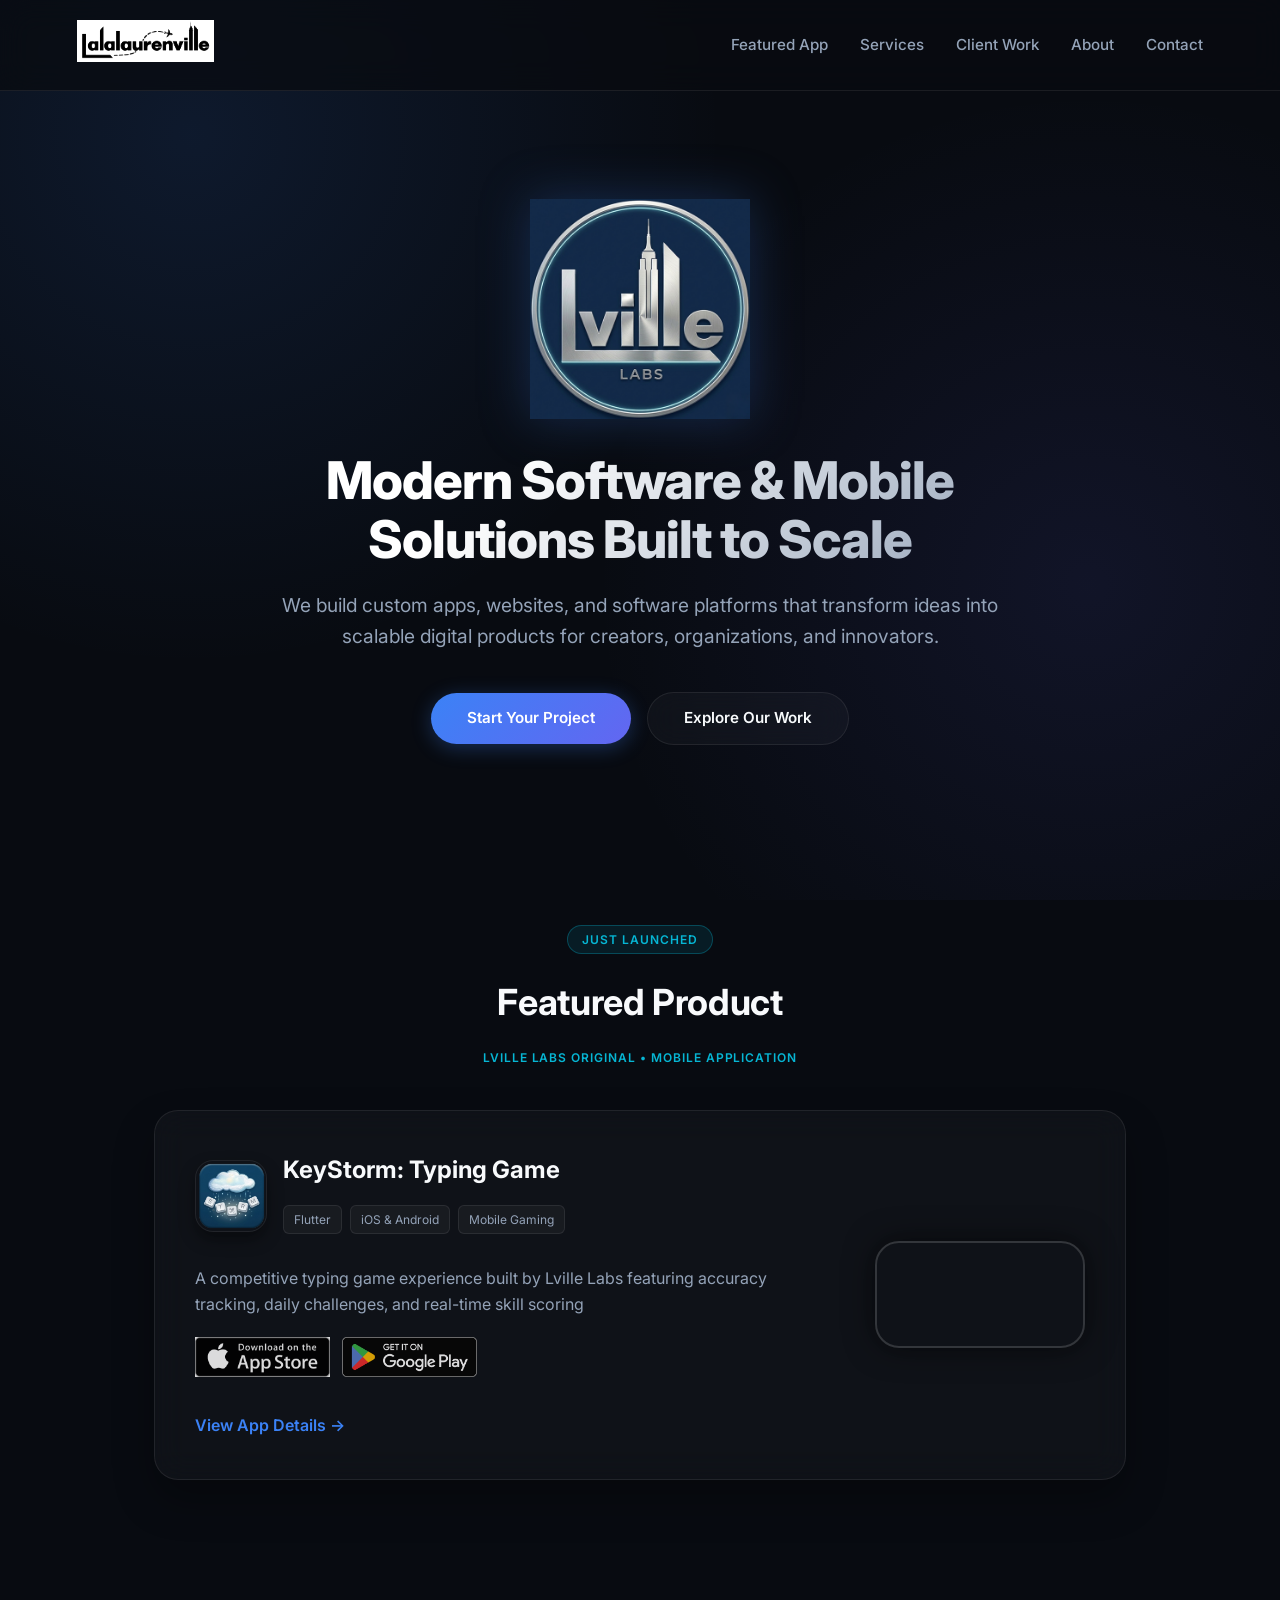
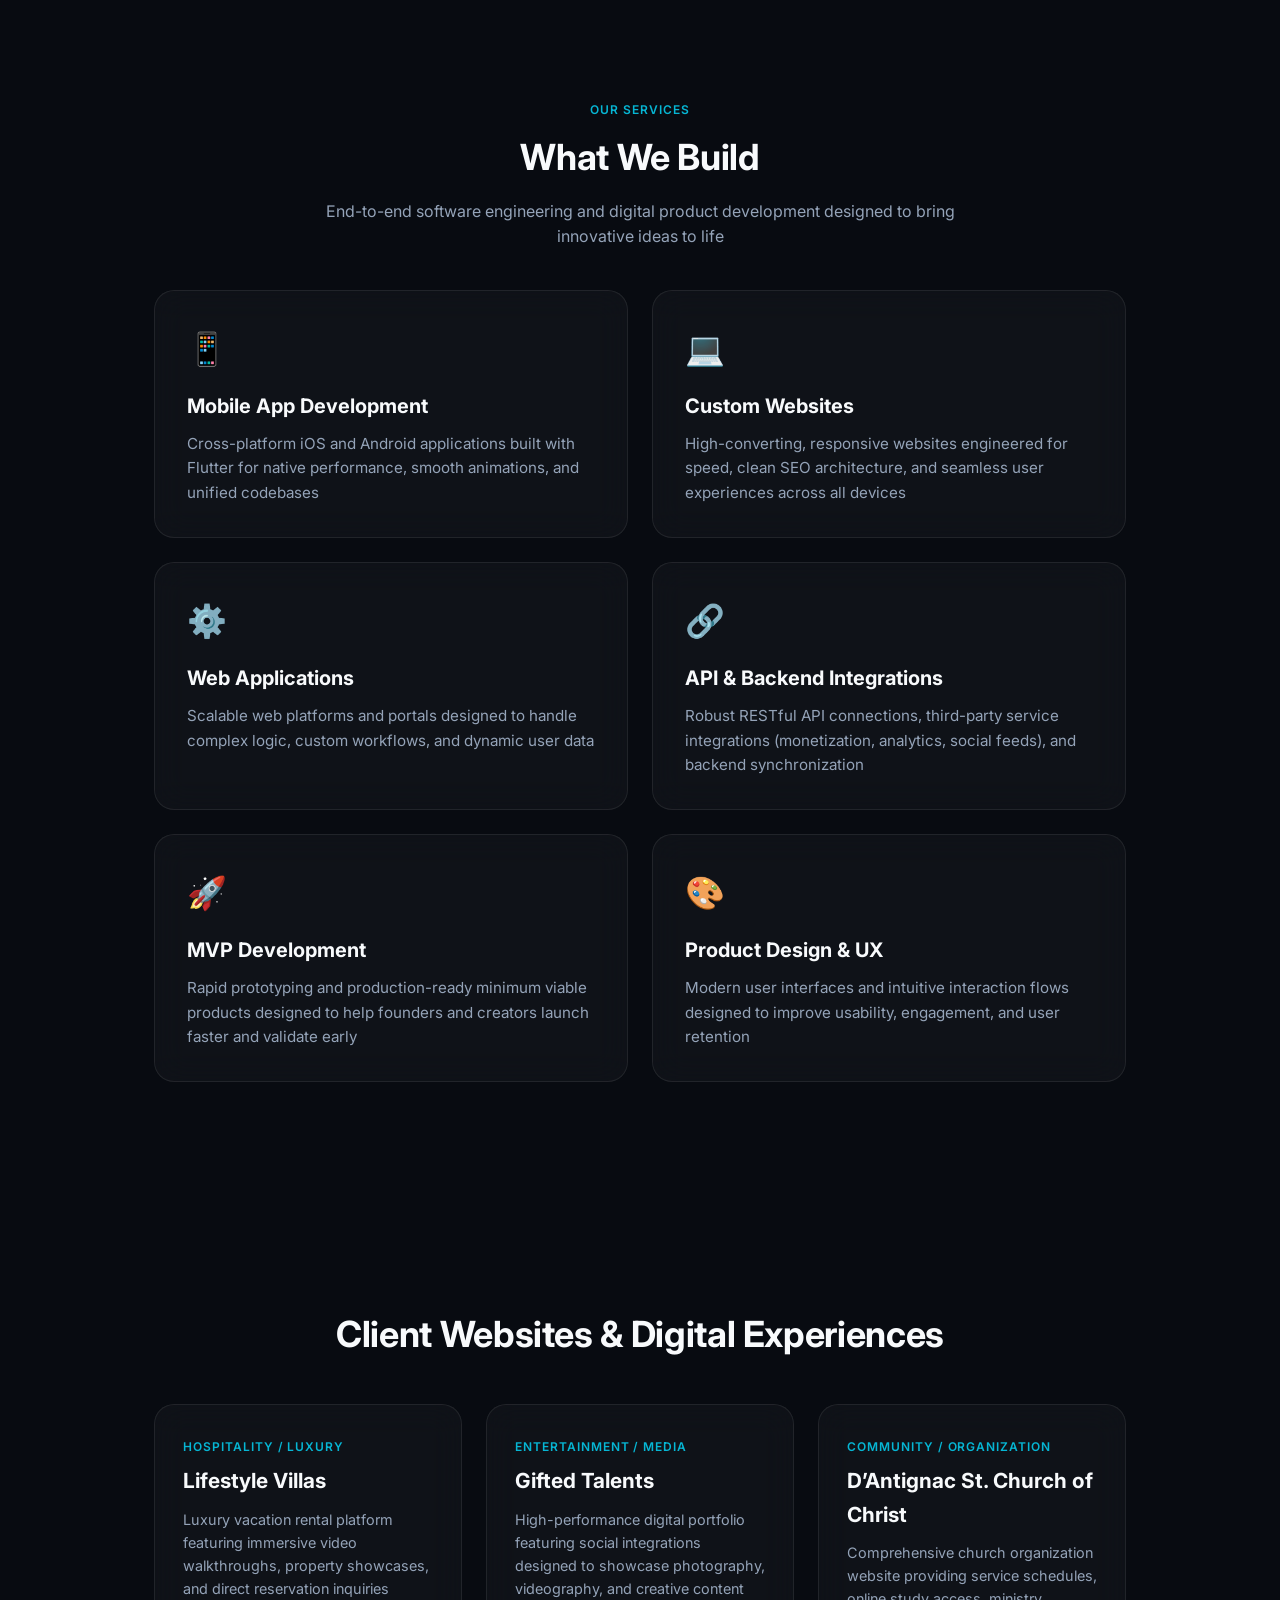
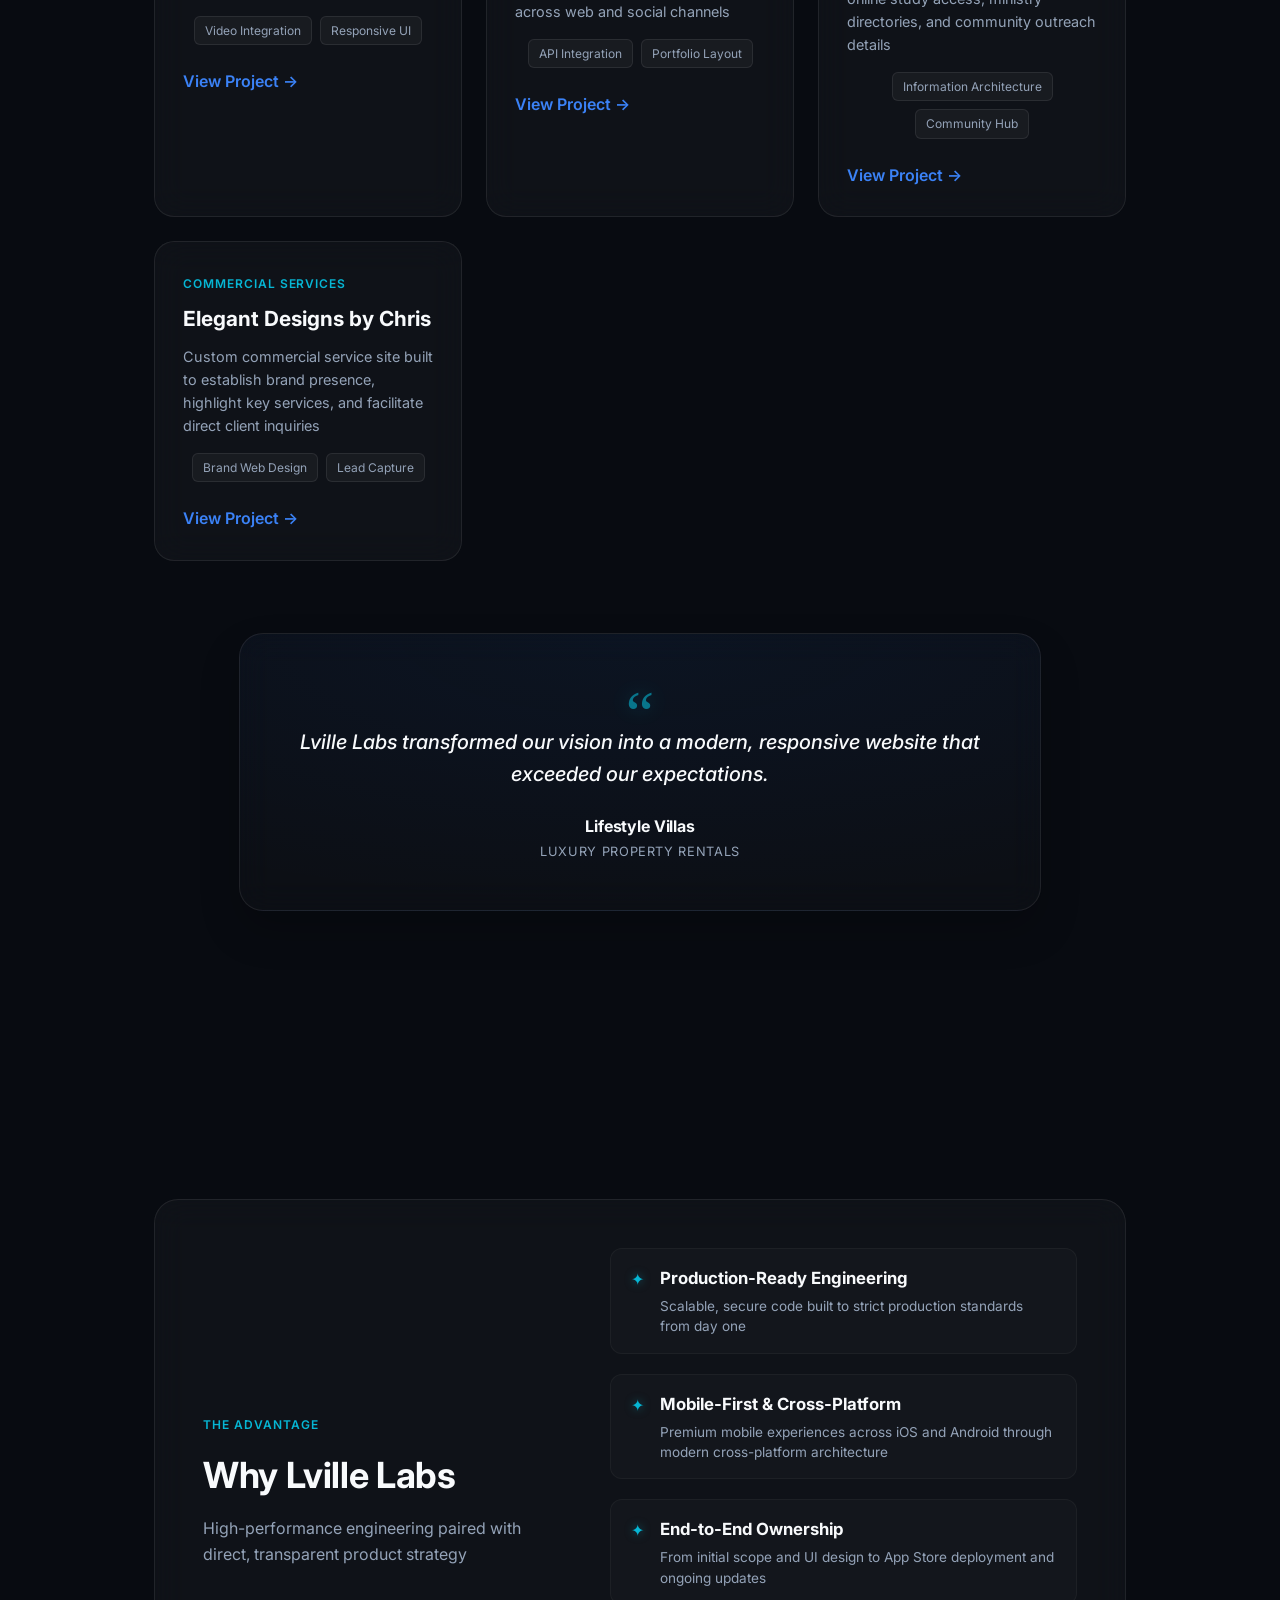
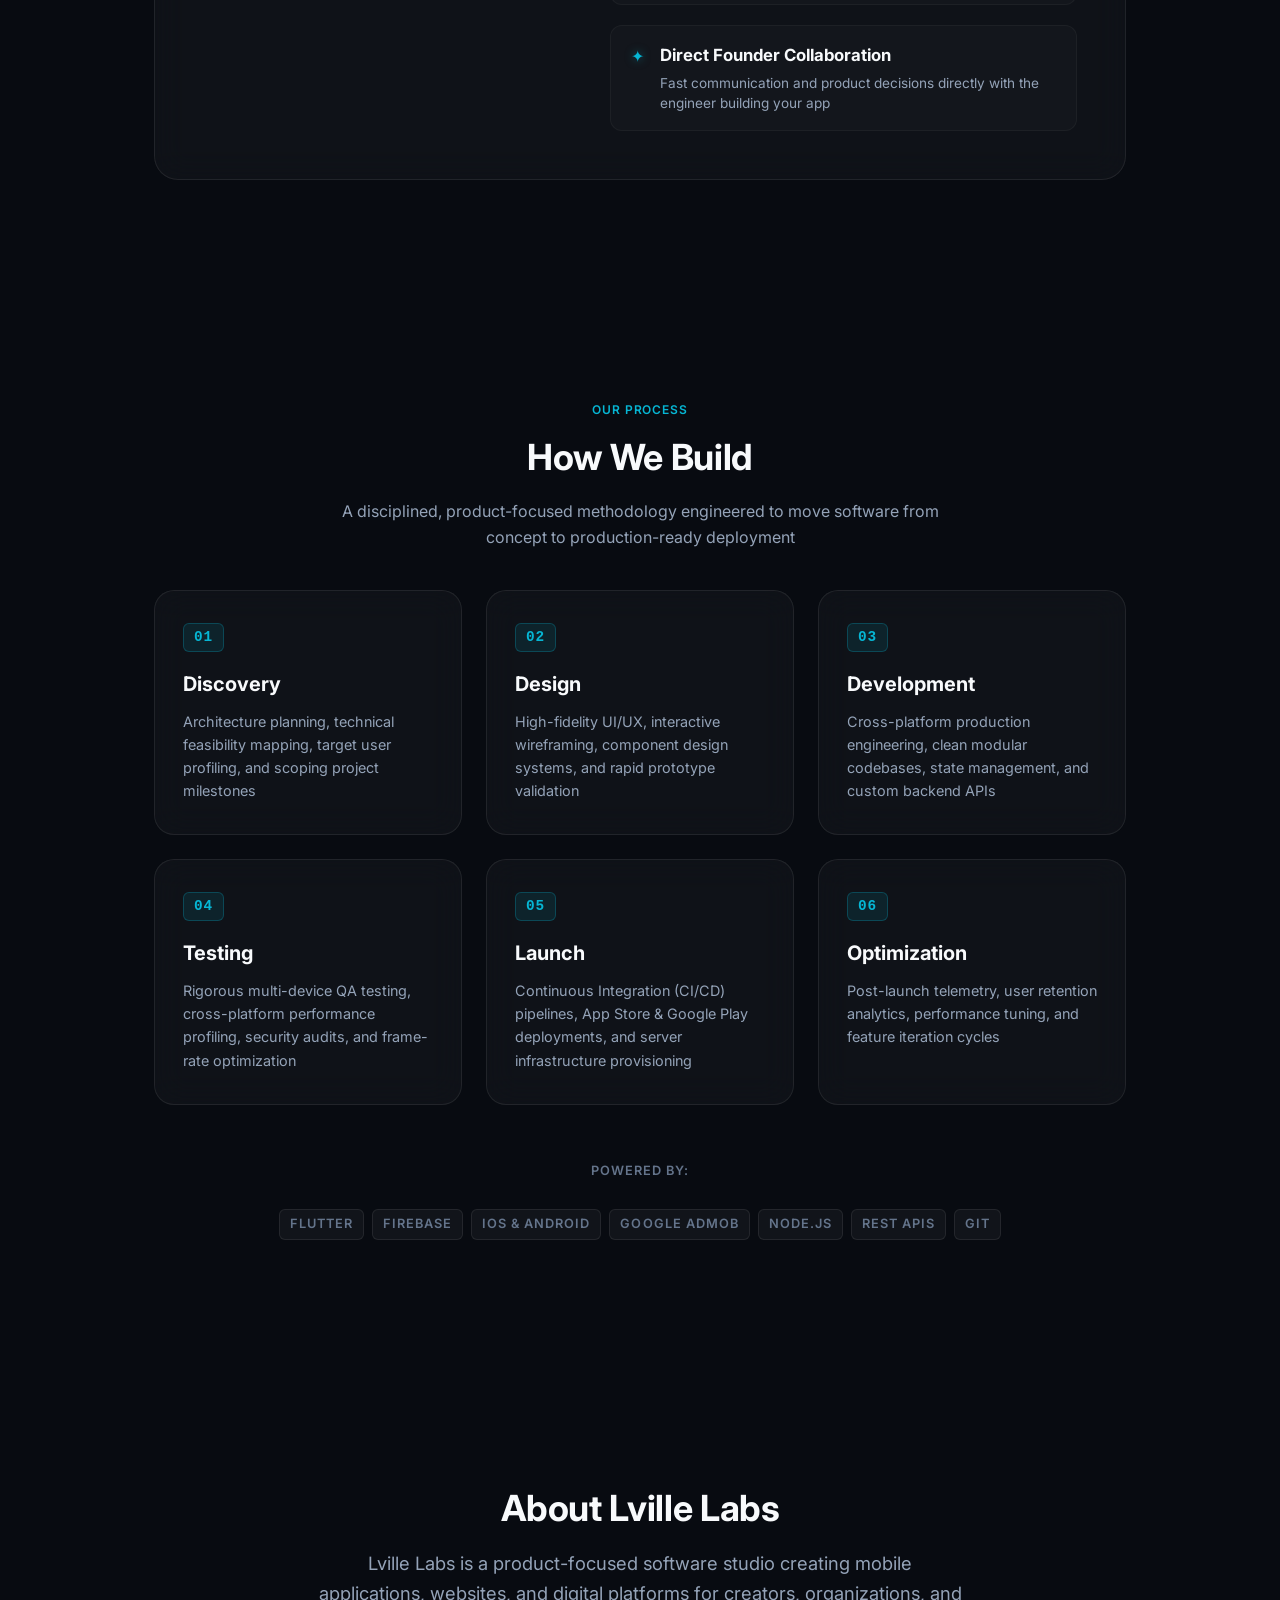
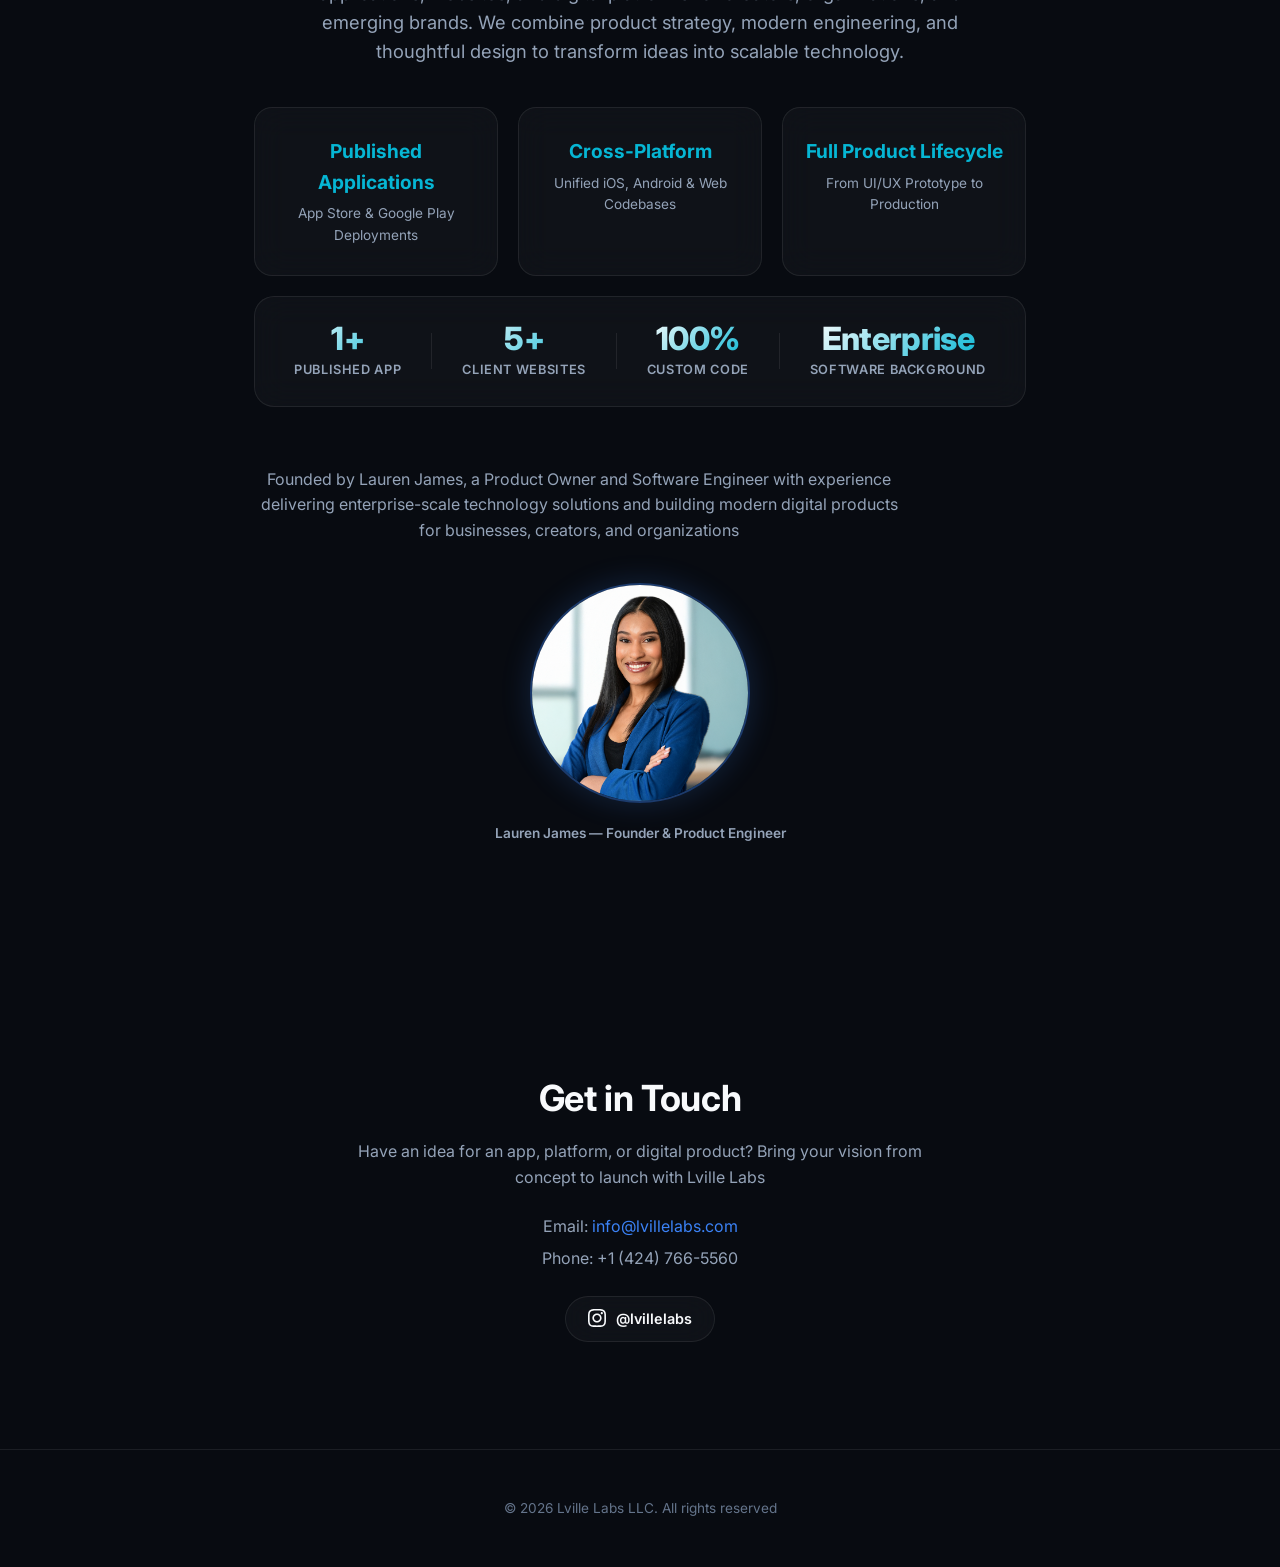
==== commit ebe4f649: "adding clickable logo" ====
--- a/index.html
+++ b/index.html
@@ -9,7 +9,9 @@
 </head>
 <body>
   <header>
+     <a href="index.html" class="logo-link">
     <img src="assets/logo.jpg" alt="Lville Labs Logo" class="logo">
+  </a>
     
     <button class="mobile-nav-toggle" id="mobileNavToggle" aria-label="Toggle navigation">
       <span></span>
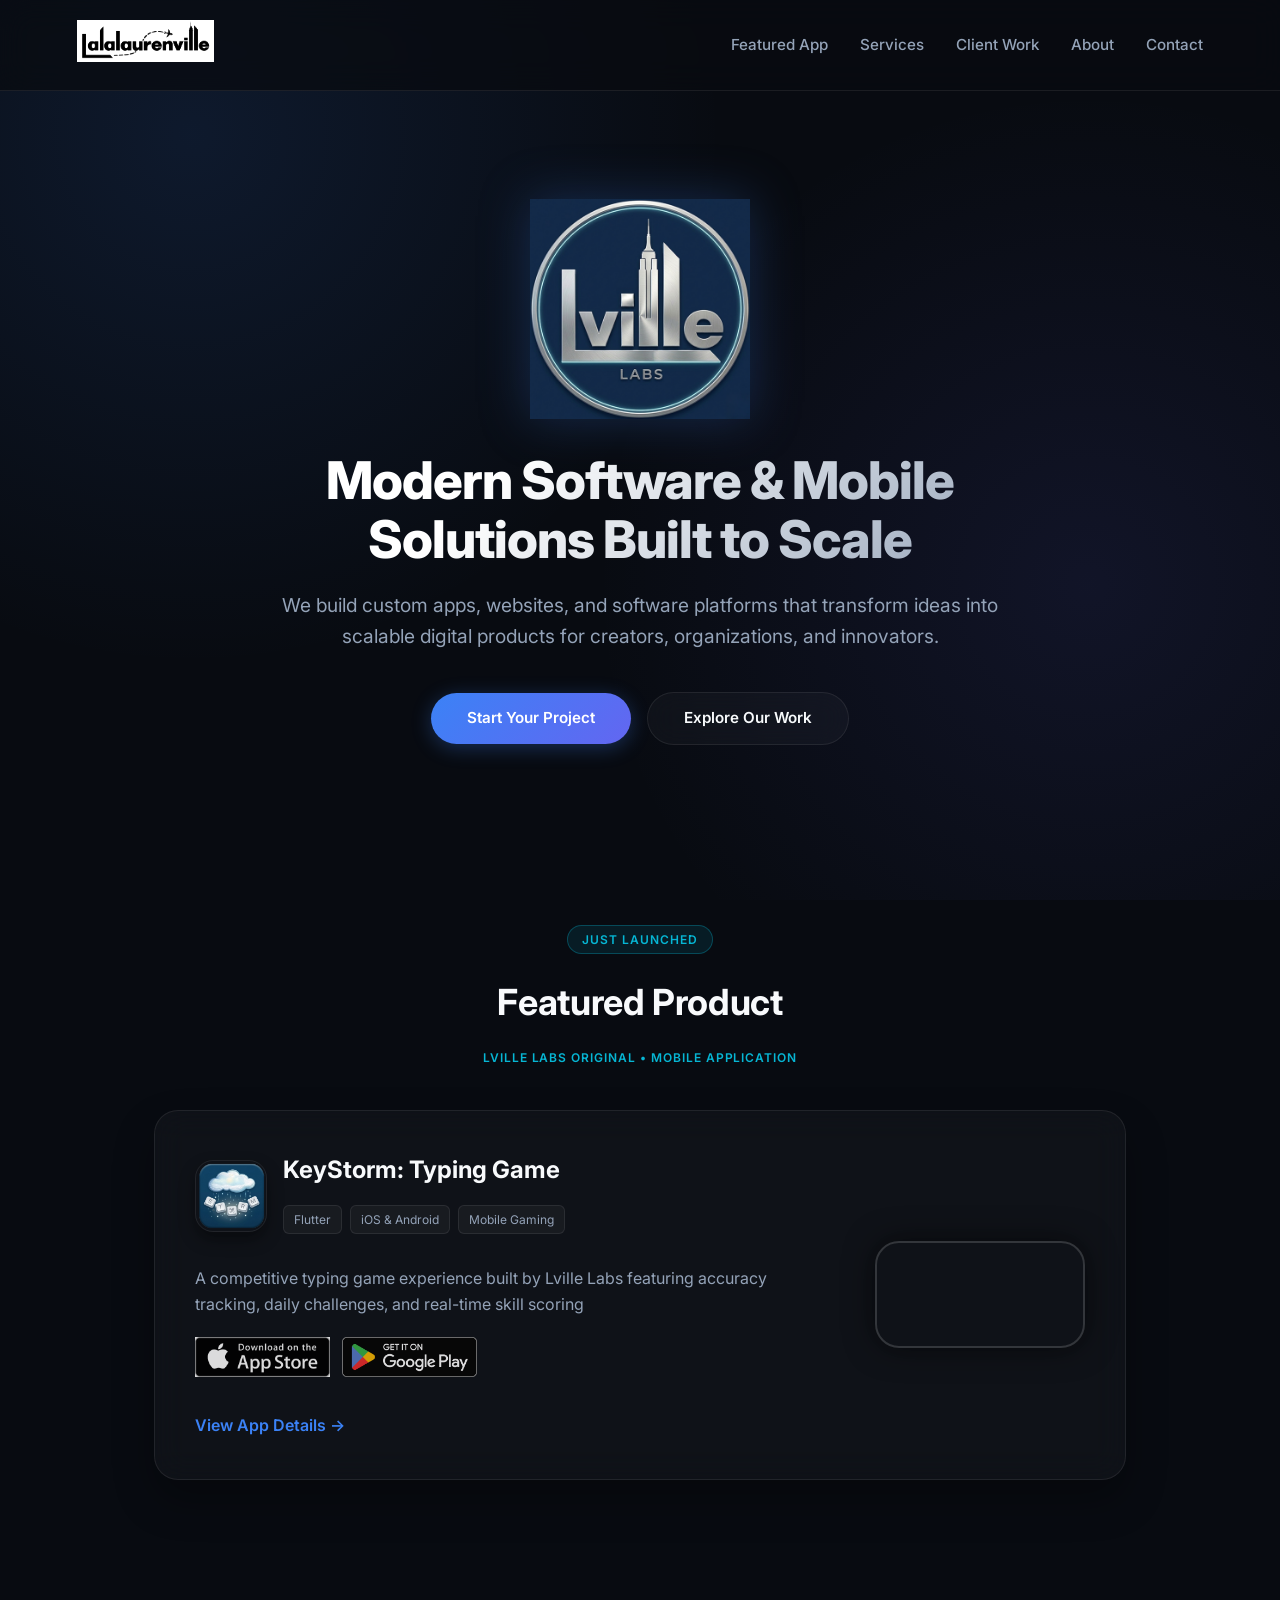
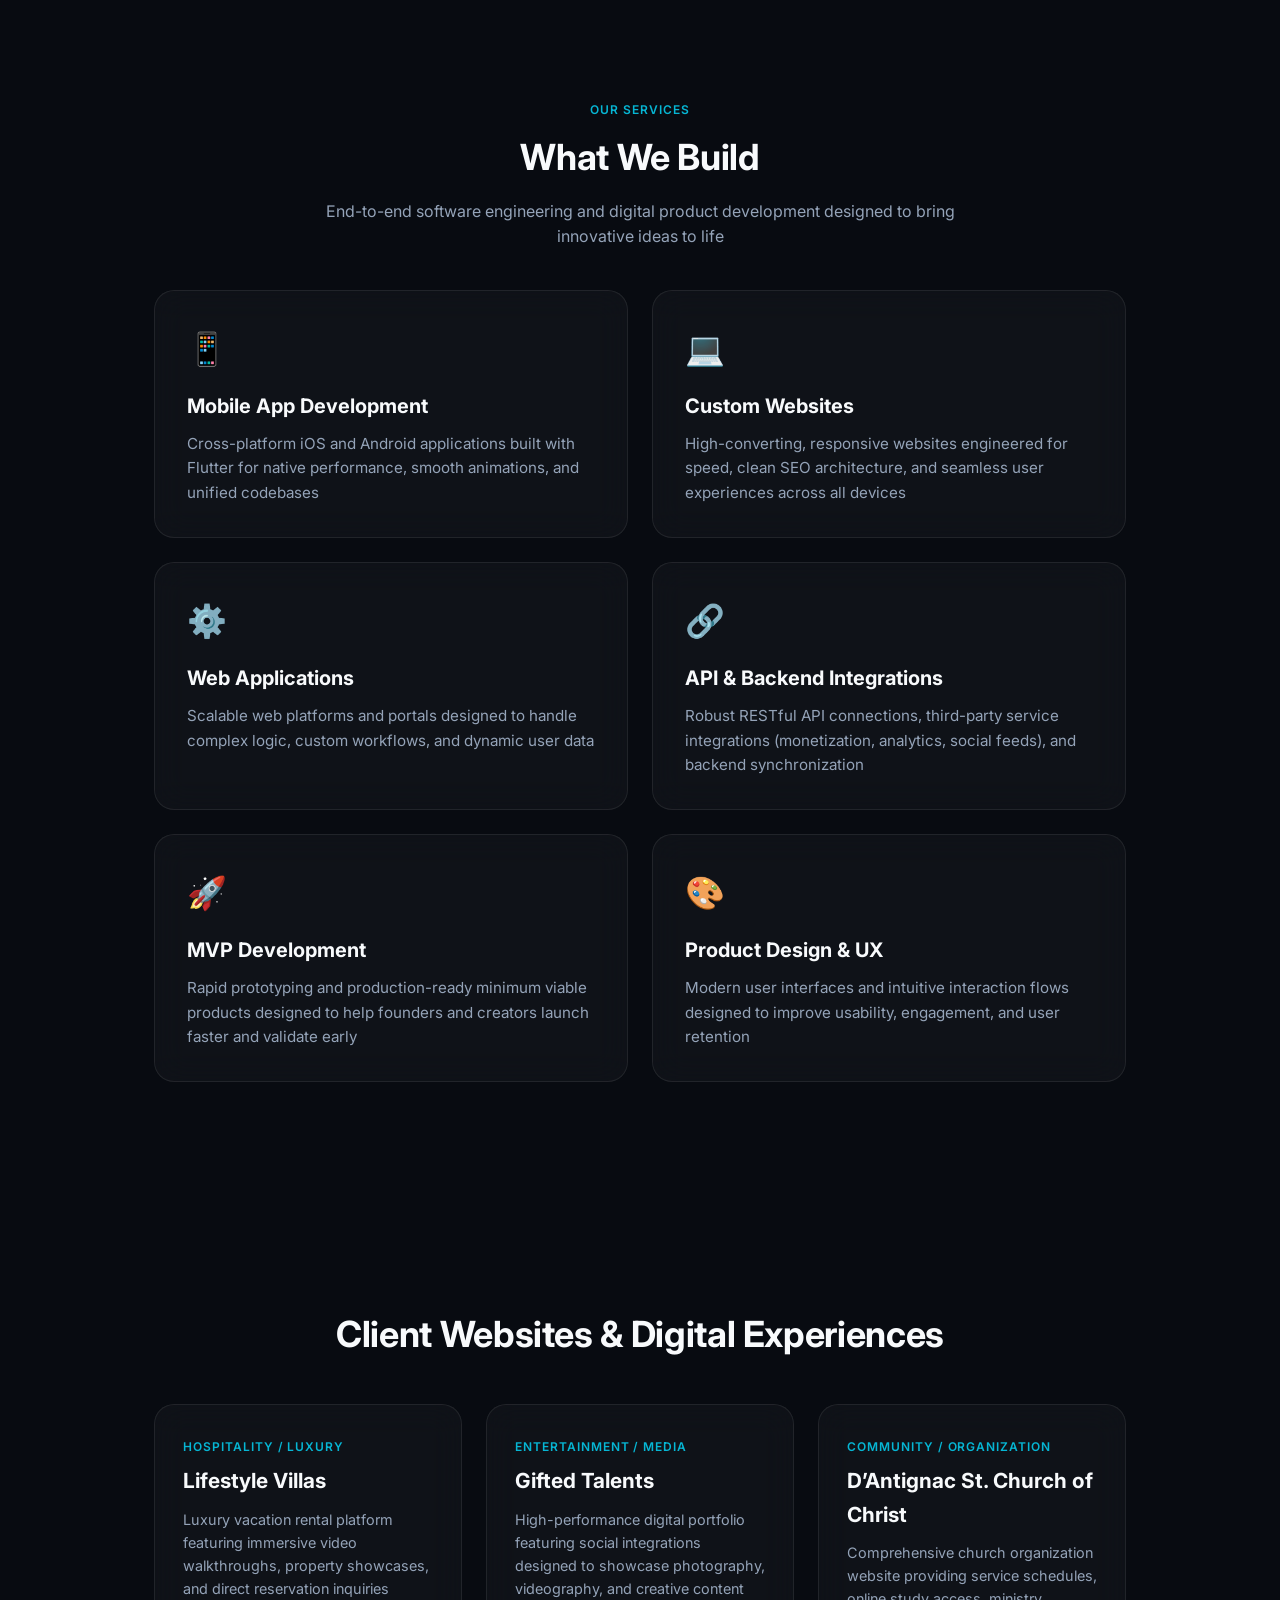
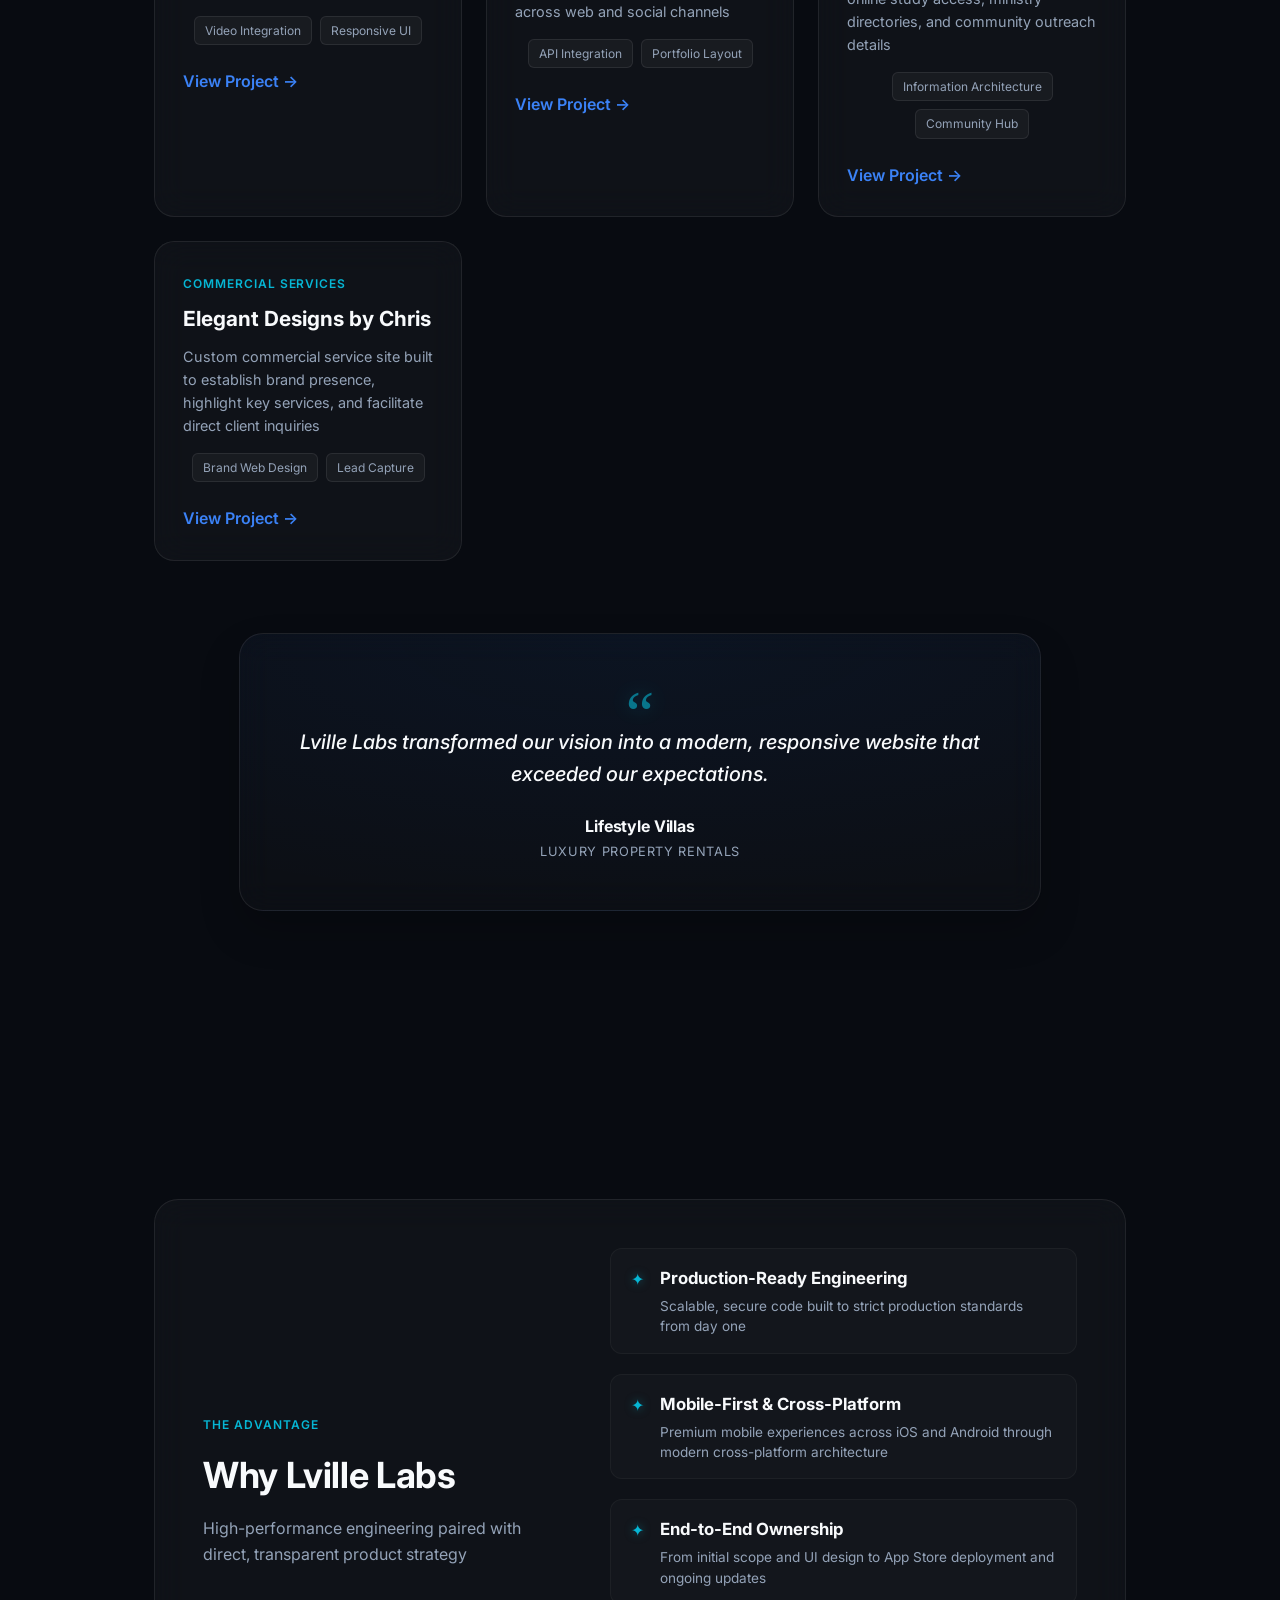
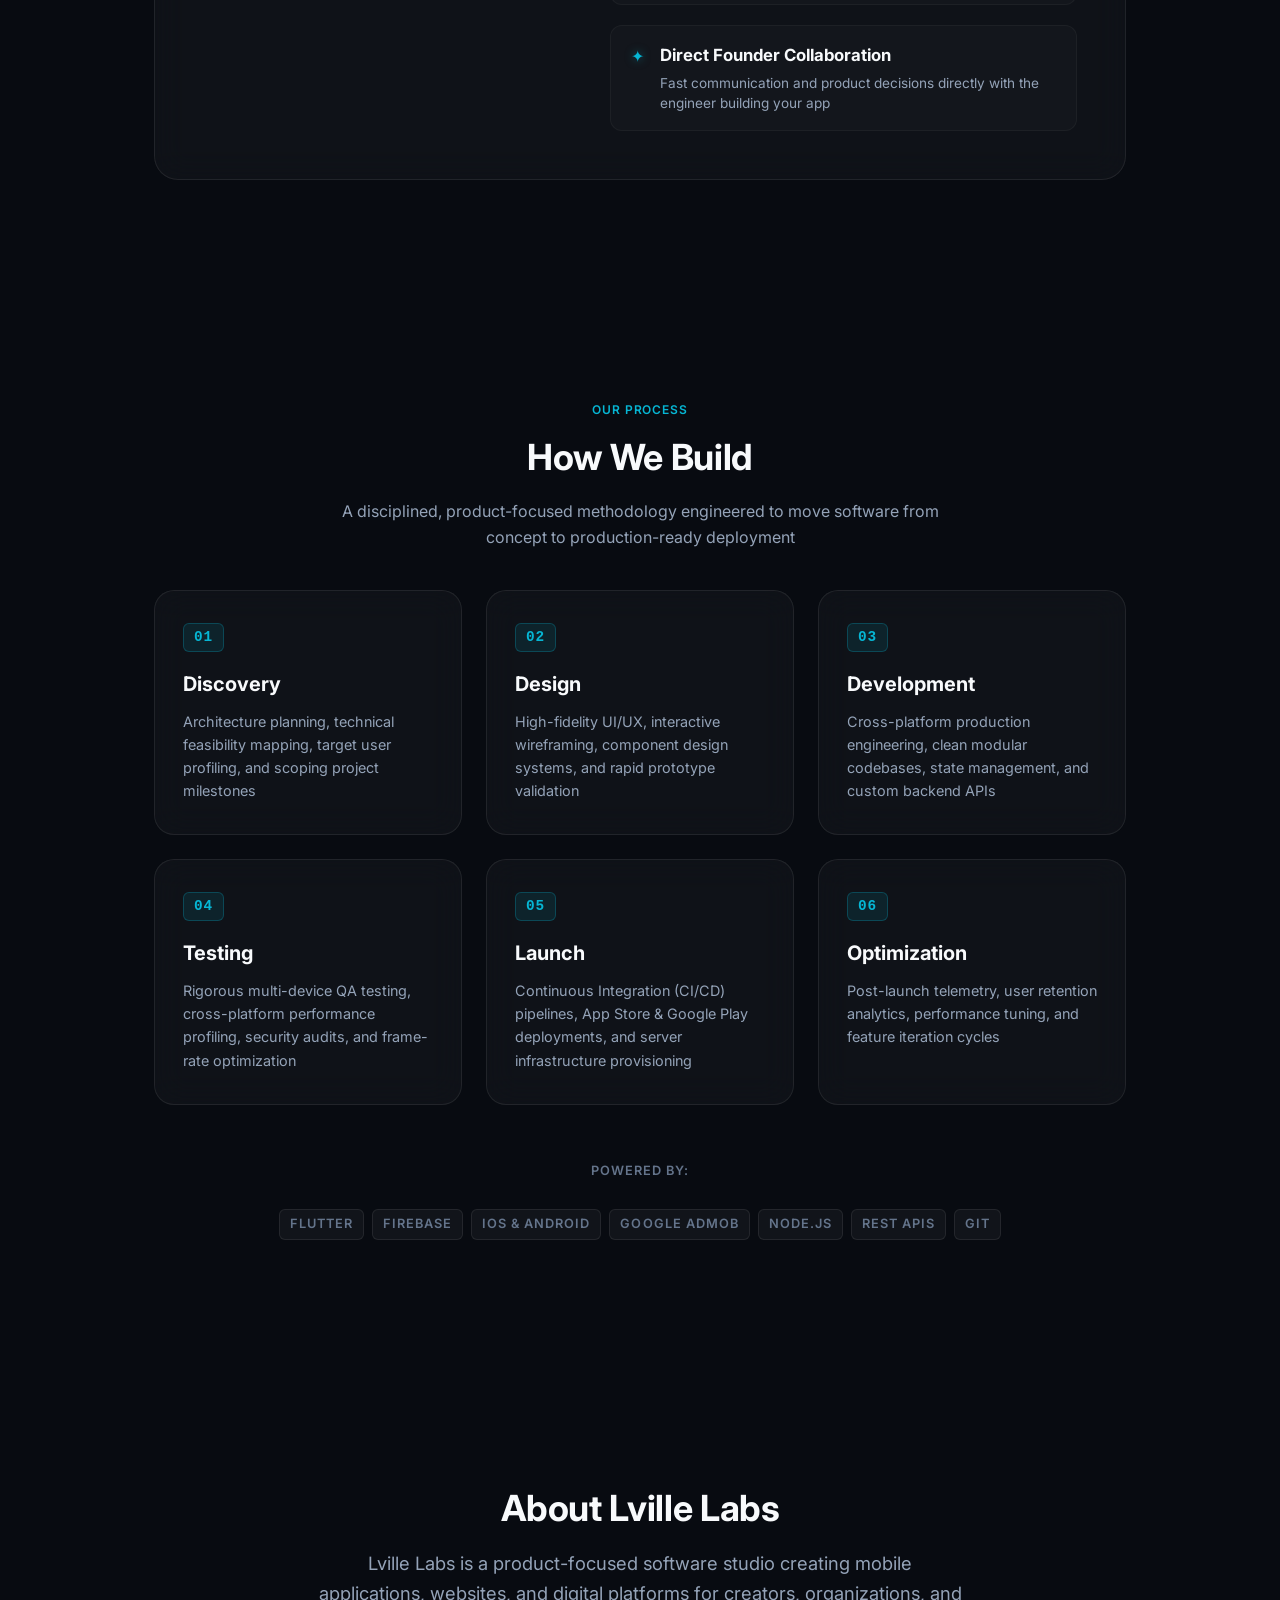
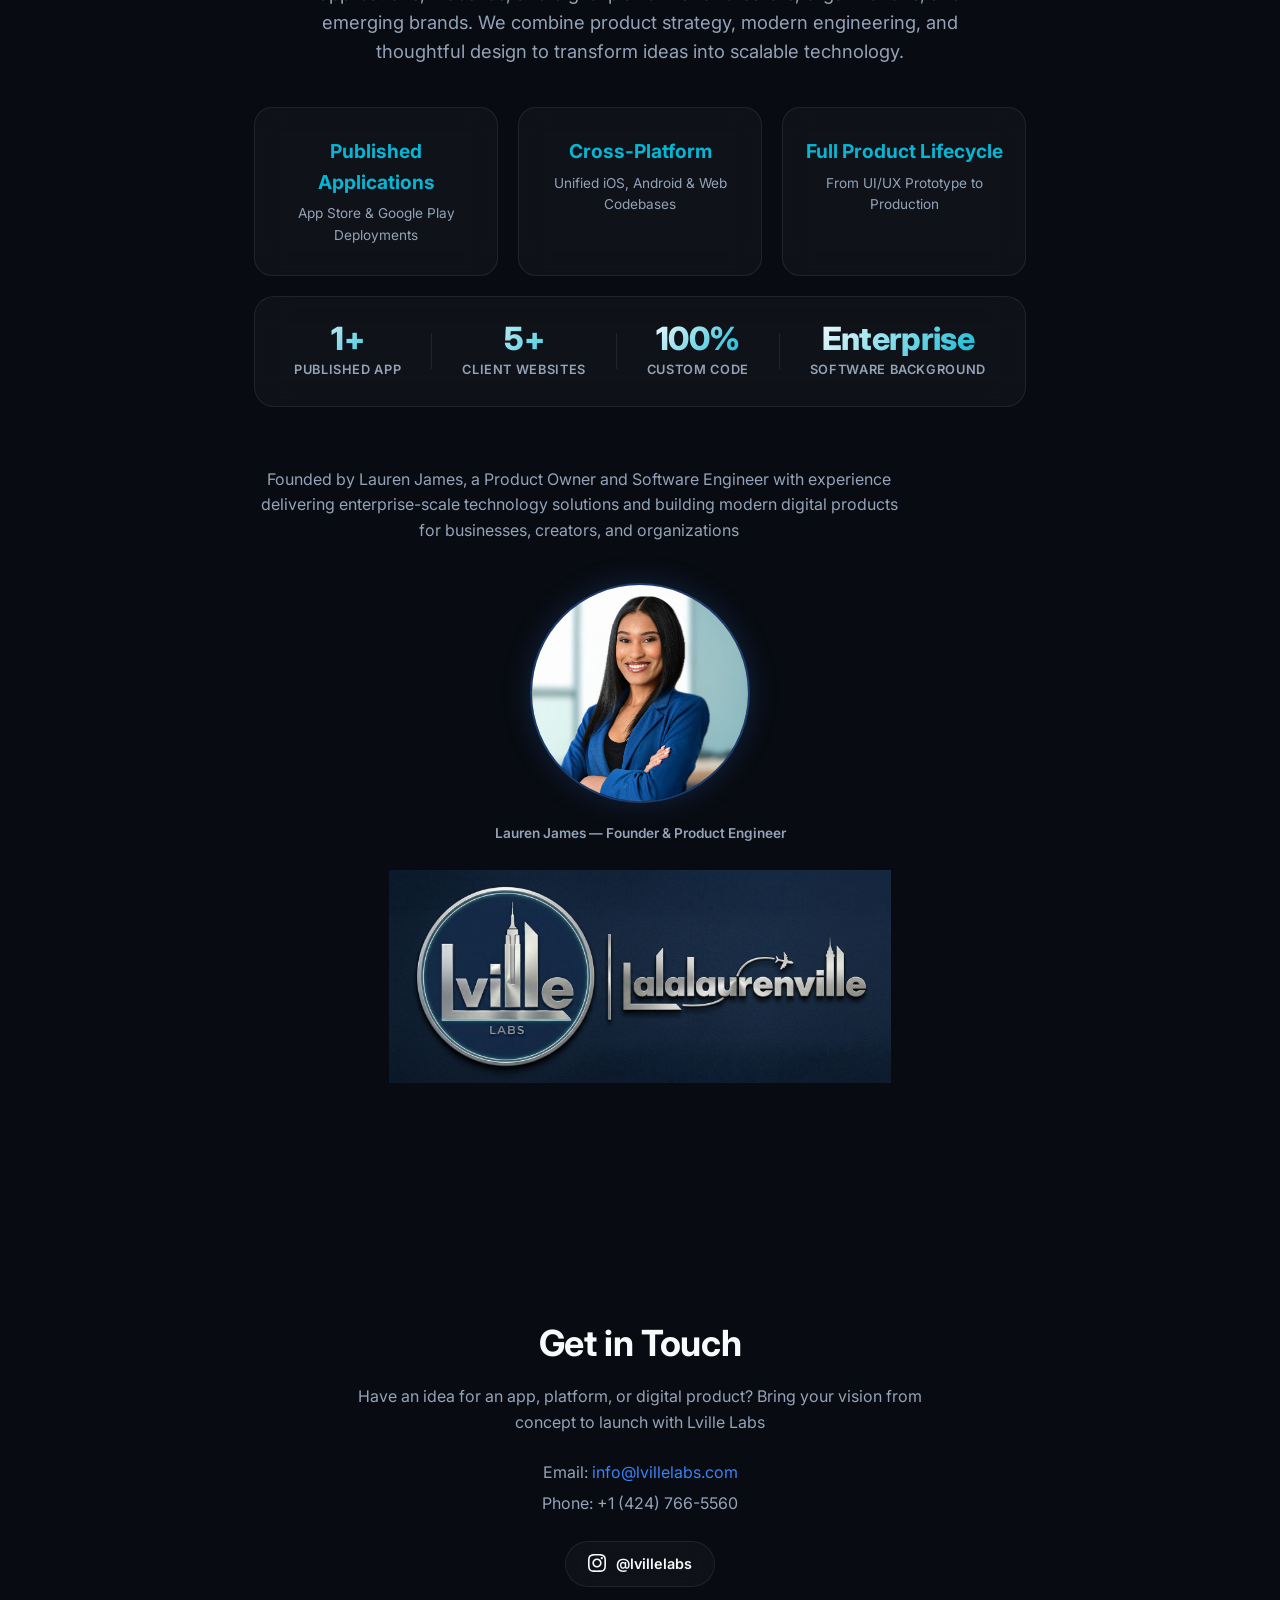
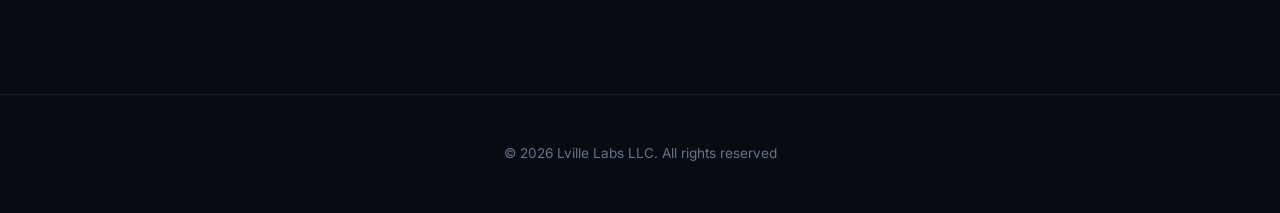
==== commit 3276ac3e: "add combo logo image to founder section in index.html" ====
--- a/index.html
+++ b/index.html
@@ -368,6 +368,8 @@
       <div class="founder-photo-container">
         <img src="assets/lauren-james.PNG" alt="Lauren James, Founder & Lead Software Engineer at Lville Labs" class="founder-photo">
         <span class="founder-caption">Lauren James — Founder & Product Engineer</span>
+        <br>
+        <img src="assets/combologo.png" alt="Lville Labs Logo" width="65%">
       </div>
     </section>
 
